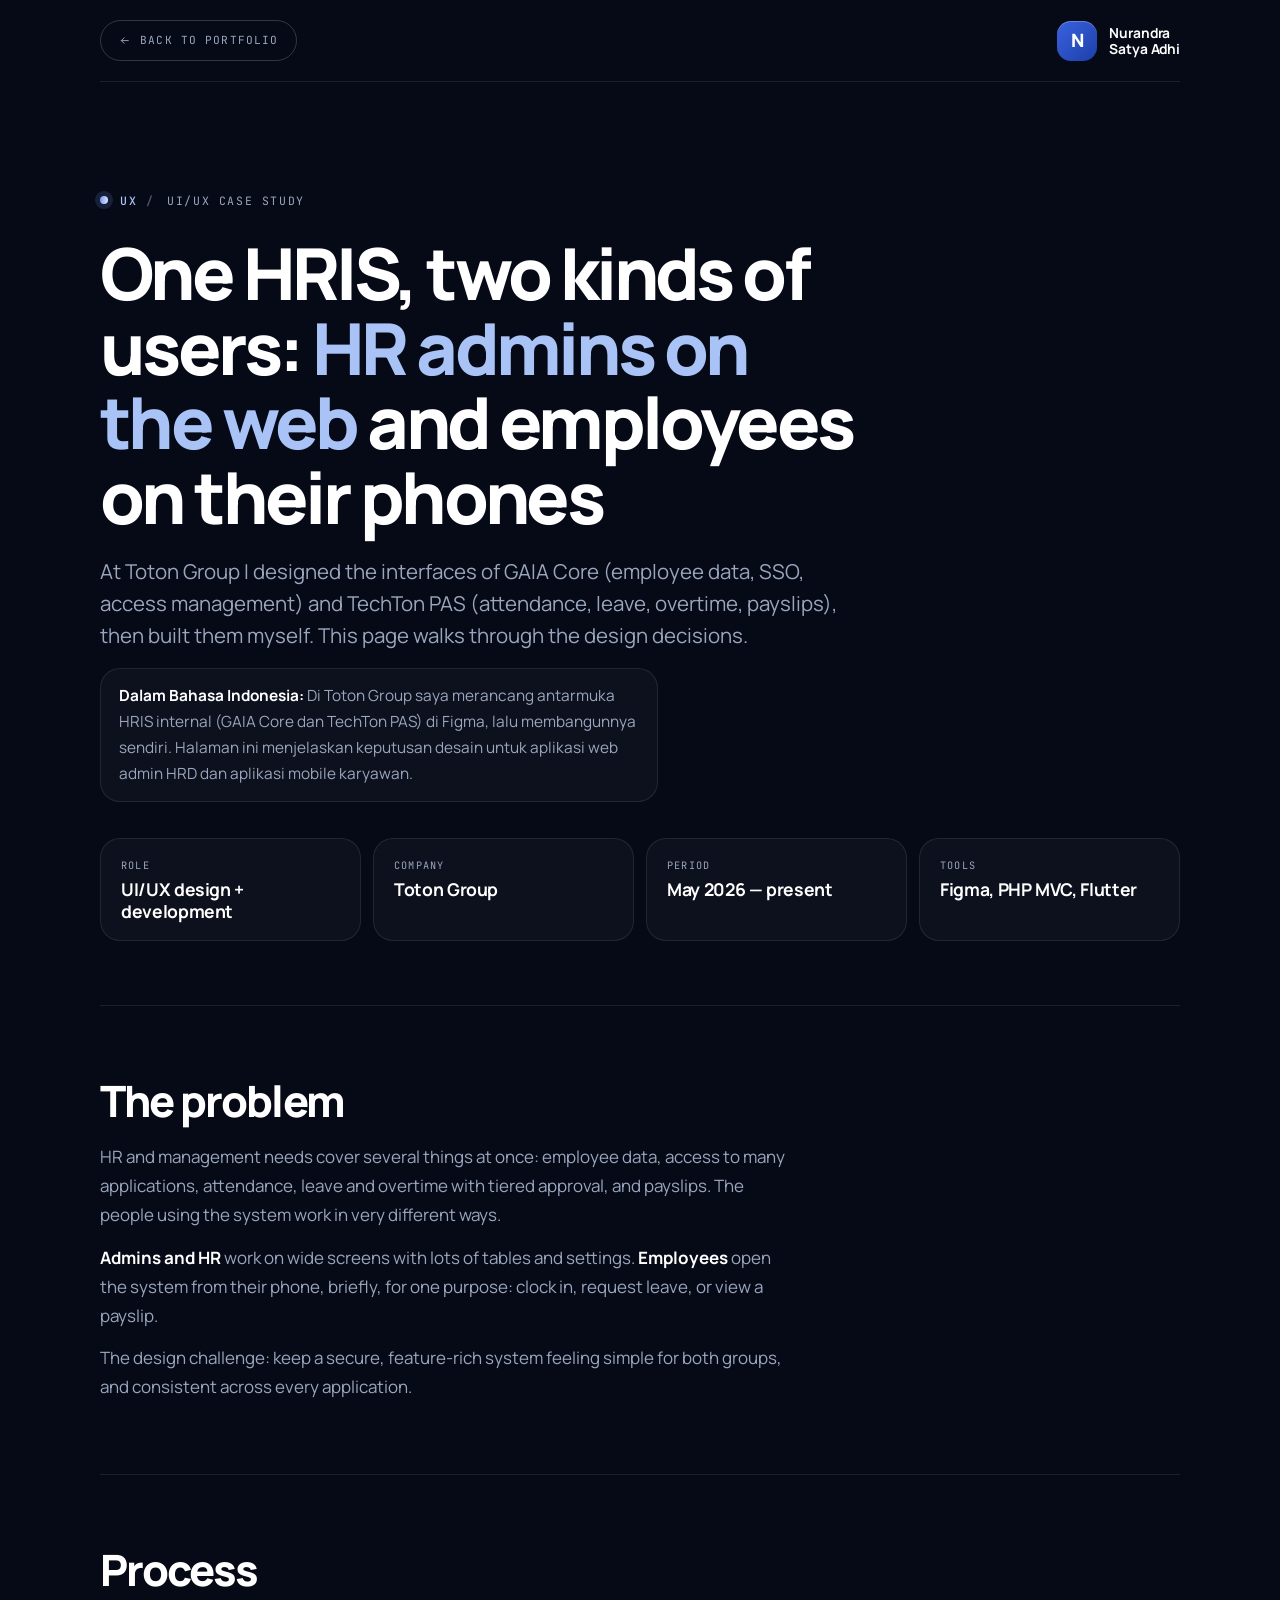
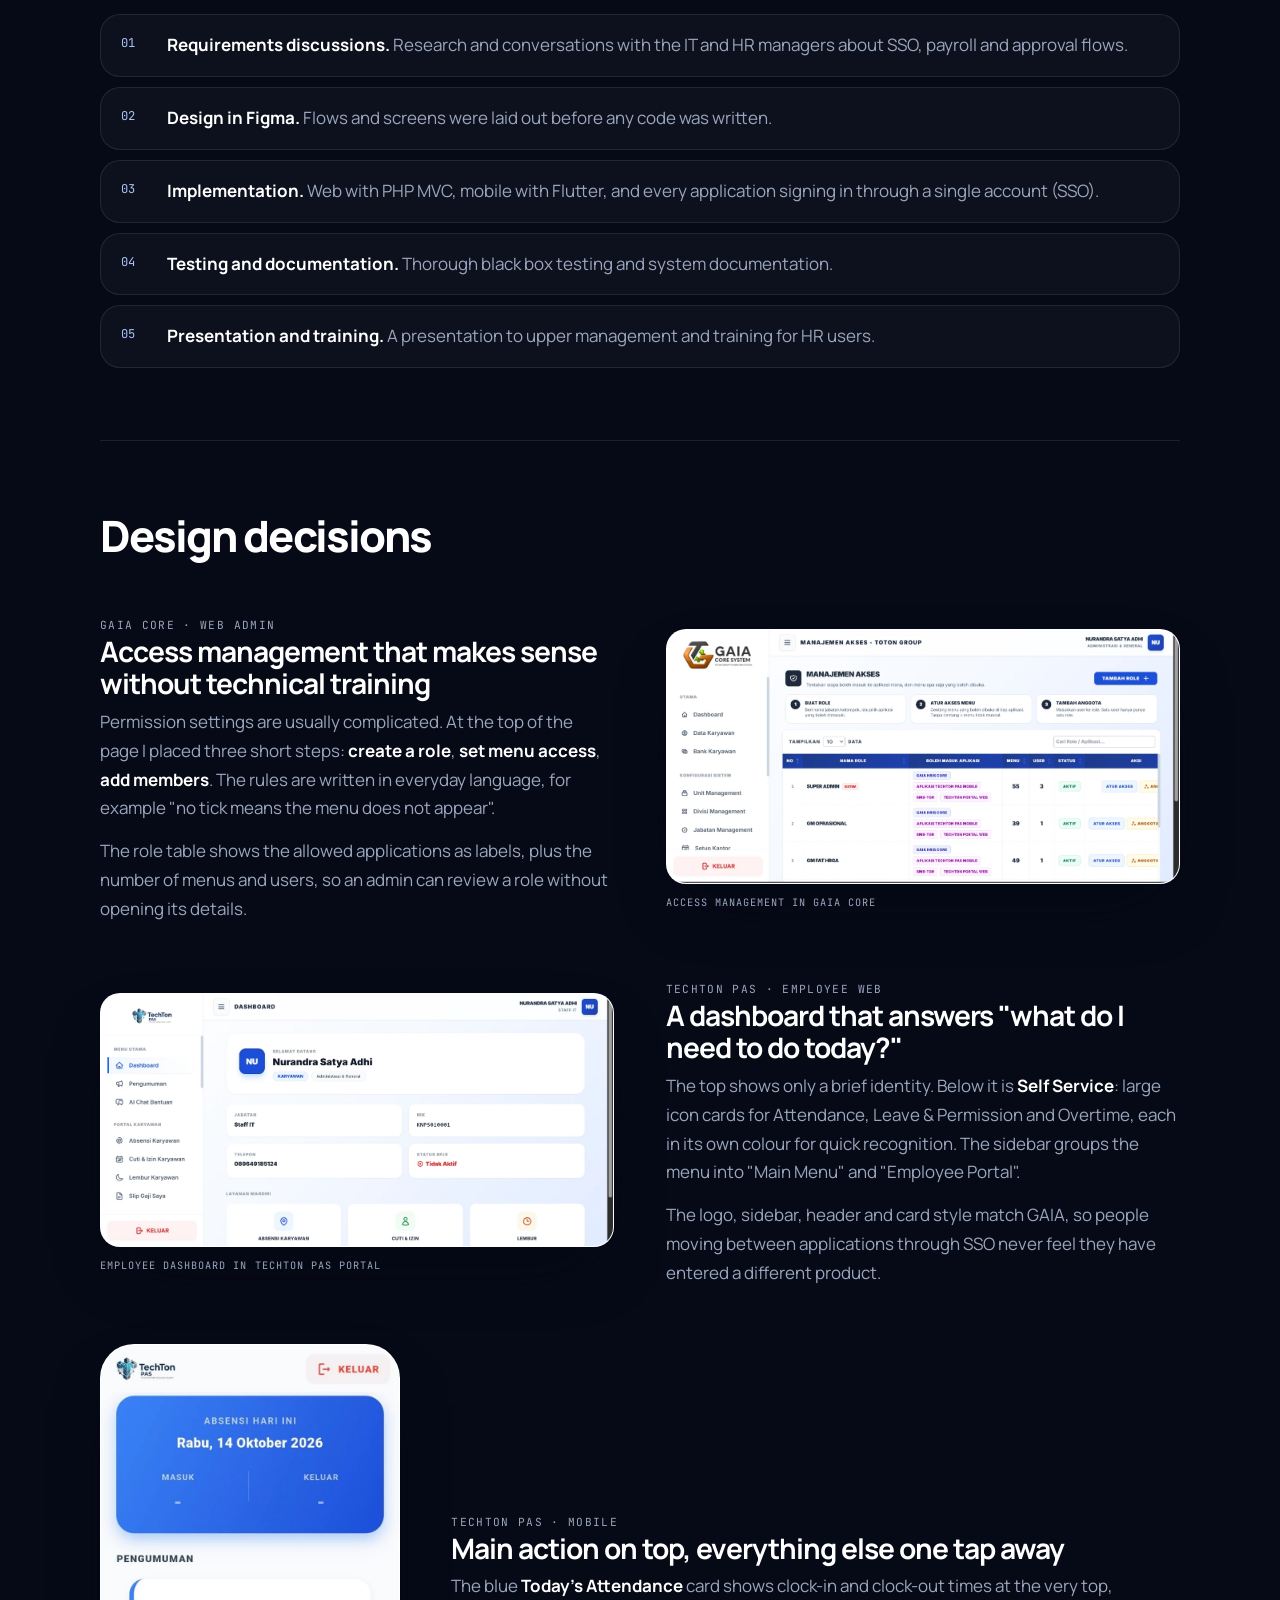
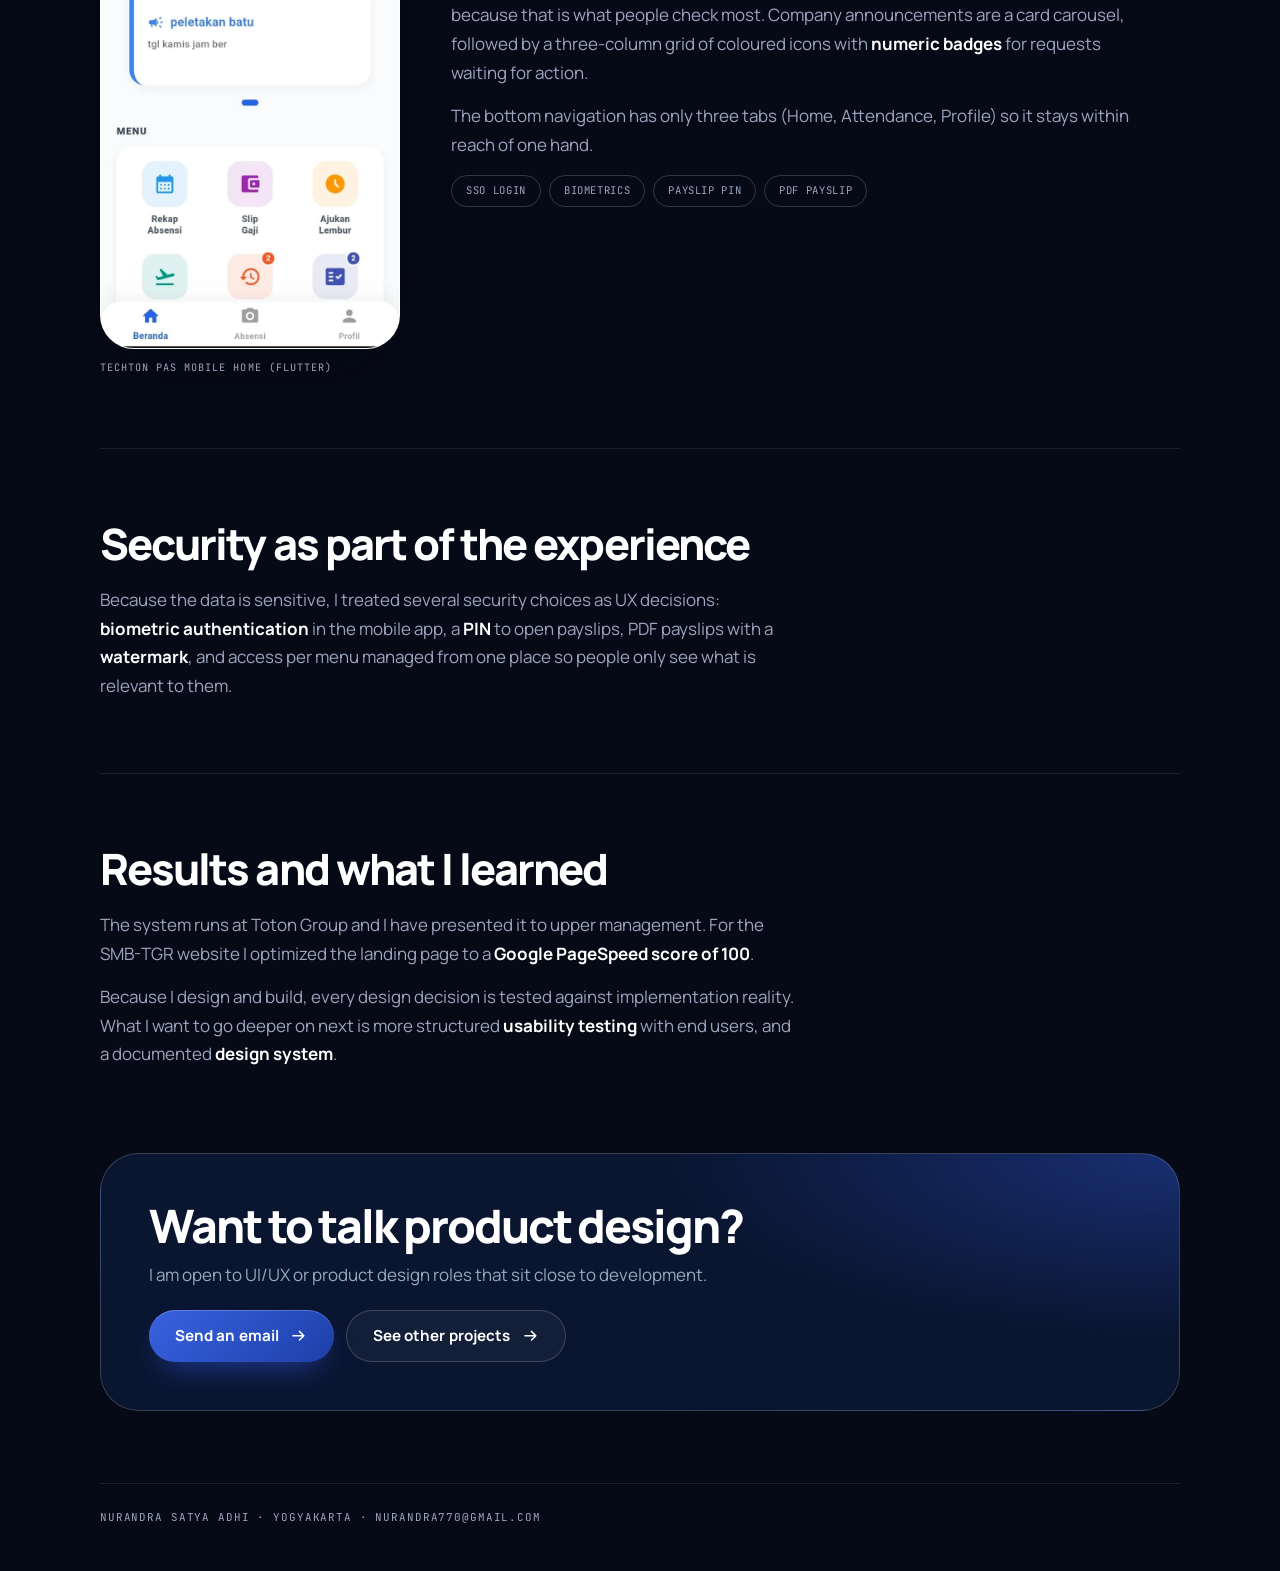
==== studi-kasus-ui.html @ dbc04b77 "baru" ====
<!DOCTYPE html>
<html lang="en">
<head>
    <meta charset="UTF-8">
    <meta name="viewport" content="width=device-width, initial-scale=1, viewport-fit=cover">
    <title>UI/UX Case Study — GAIA &amp; TechTon PAS | Nurandra Satya Adhi</title>
    <meta name="description" content="UI/UX case study: designing HRIS interfaces for HR admins (web) and employees (mobile) at Toton Group. From requirements discussions and Figma to implementation.">
    <meta name="author" content="Nurandra Satya Adhi">
    <meta name="theme-color" content="#060A16">
    <link rel="canonical" href="https://portofolio-nurandra-satya-adhi.vercel.app/studi-kasus-ui.html">

    <meta property="og:type" content="article">
    <meta property="og:title" content="UI/UX Case Study — GAIA &amp; TechTon PAS">
    <meta property="og:description" content="One HRIS, two kinds of users: HR admins on the web and employees on their phones.">
    <meta property="og:url" content="https://portofolio-nurandra-satya-adhi.vercel.app/studi-kasus-ui.html">
    <meta property="og:image" content="https://portofolio-nurandra-satya-adhi.vercel.app/aset/web/og.jpg">
    <meta name="twitter:card" content="summary_large_image">

    <link rel="icon" href="aset/favicon.svg" type="image/svg+xml">
    <link rel="apple-touch-icon" href="aset/apple-touch-icon.png">
    <script>document.documentElement.classList.add('js');</script>
    <link rel="preconnect" href="https://fonts.googleapis.com">
    <link rel="preconnect" href="https://fonts.gstatic.com" crossorigin>
    <link href="https://fonts.googleapis.com/css2?family=Manrope:wght@400;500;600;700;800&family=JetBrains+Mono:wght@400;500&display=swap" rel="stylesheet">
    <link rel="stylesheet" href="Style.css">
</head>
<body class="cs">

<svg width="0" height="0" style="position:absolute" aria-hidden="true" focusable="false">
    <defs>
        <symbol id="i-arrow" viewBox="0 0 24 24"><path d="M4 12h15M13 6l6 6-6 6"/></symbol>
    </defs>
</svg>

<a class="skip" href="#main">Skip to content</a>
<div class="curtain" aria-hidden="true"><span class="curtain__mark">NSA</span></div>

<div class="cs-wrap">
    <header class="cs-top">
        <a class="cs-back" href="index.html#projects"><svg class="i"><use href="#i-arrow"/></svg>Back to portfolio</a>
        <a class="brand" href="index.html" aria-label="Nurandra Satya Adhi, home">
            <span class="brand__mark" aria-hidden="true"><b>N</b></span>
            <span class="brand__name">Nurandra<br>Satya Adhi</span>
        </a>
    </header>

    <main id="main">
        <div class="cs-hero">
            <p class="eyebrow"><b>UX</b>UI/UX case study</p>
            <h1>One HRIS, two kinds of users: <em>HR admins on the web</em> and employees on their phones</h1>
            <p class="lead">At Toton Group I designed the interfaces of GAIA Core (employee data, SSO, access management) and TechTon PAS (attendance, leave, overtime, payslips), then built them myself. This page walks through the design decisions.</p>
            <p class="cs-en"><b>Dalam Bahasa Indonesia:</b> Di Toton Group saya merancang antarmuka HRIS internal (GAIA Core dan TechTon PAS) di Figma, lalu membangunnya sendiri. Halaman ini menjelaskan keputusan desain untuk aplikasi web admin HRD dan aplikasi mobile karyawan.</p>

            <dl class="cs-meta">
                <div><dt>Role</dt><dd>UI/UX design + development</dd></div>
                <div><dt>Company</dt><dd>Toton Group</dd></div>
                <div><dt>Period</dt><dd>May 2026 — present</dd></div>
                <div><dt>Tools</dt><dd>Figma, PHP MVC, Flutter</dd></div>
            </dl>
        </div>

        <section class="cs-sec rv" id="problem">
            <h2>The problem</h2>
            <p>HR and management needs cover several things at once: employee data, access to many applications, attendance, leave and overtime with tiered approval, and payslips. The people using the system work in very different ways.</p>
            <p><b>Admins and HR</b> work on wide screens with lots of tables and settings. <b>Employees</b> open the system from their phone, briefly, for one purpose: clock in, request leave, or view a payslip.</p>
            <p>The design challenge: keep a secure, feature-rich system feeling simple for both groups, and consistent across every application.</p>
        </section>

        <section class="cs-sec rv" id="process">
            <h2>Process</h2>
            <ol class="cs-steps">
                <li><b>Requirements discussions.</b> Research and conversations with the IT and HR managers about SSO, payroll and approval flows.</li>
                <li><b>Design in Figma.</b> Flows and screens were laid out before any code was written.</li>
                <li><b>Implementation.</b> Web with PHP MVC, mobile with Flutter, and every application signing in through a single account (SSO).</li>
                <li><b>Testing and documentation.</b> Thorough black box testing and system documentation.</li>
                <li><b>Presentation and training.</b> A presentation to upper management and training for HR users.</li>
            </ol>
        </section>

        <section class="cs-sec" id="decisions">
            <h2 class="rv">Design decisions</h2>

            <div class="cs-decision rv">
                <div>
                    <p class="tag">GAIA Core · Web admin</p>
                    <h3>Access management that makes sense without technical training</h3>
                    <p>Permission settings are usually complicated. At the top of the page I placed three short steps: <b>create a role</b>, <b>set menu access</b>, <b>add members</b>. The rules are written in everyday language, for example "no tick means the menu does not appear".</p>
                    <p>The role table shows the allowed applications as labels, plus the number of menus and users, so an admin can review a role without opening its details.</p>
                </div>
                <figure>
                    <div class="cs-shot"><img src="aset/web/gaia-akses.webp" width="1279" height="632" alt="GAIA access management page: three steps on top, role table with application labels, menu counts, user counts and status" loading="lazy"></div>
                    <figcaption>Access management in GAIA Core</figcaption>
                </figure>
            </div>

            <div class="cs-decision cs-decision--flip rv">
                <div>
                    <p class="tag">TechTon PAS · Employee web</p>
                    <h3>A dashboard that answers "what do I need to do today?"</h3>
                    <p>The top shows only a brief identity. Below it is <b>Self Service</b>: large icon cards for Attendance, Leave &amp; Permission and Overtime, each in its own colour for quick recognition. The sidebar groups the menu into "Main Menu" and "Employee Portal".</p>
                    <p>The logo, sidebar, header and card style match GAIA, so people moving between applications through SSO never feel they have entered a different product.</p>
                </div>
                <figure>
                    <div class="cs-shot"><img src="aset/web/techton-portal.webp" width="1279" height="629" alt="TechTon PAS Portal dashboard: employee profile, info cards and Self Service cards for attendance, leave and overtime" loading="lazy"></div>
                    <figcaption>Employee dashboard in TechTon PAS Portal</figcaption>
                </figure>
            </div>

            <div class="cs-decision cs-decision--mobile rv">
                <figure class="cs-phone">
                    <div class="cs-shot"><img src="aset/web/techton-mobile.webp" width="720" height="1456" alt="TechTon PAS Mobile home screen: today's attendance card, announcements, icon menu grid and bottom navigation" loading="lazy"></div>
                    <figcaption>TechTon PAS Mobile home (Flutter)</figcaption>
                </figure>
                <div>
                    <p class="tag">TechTon PAS · Mobile</p>
                    <h3>Main action on top, everything else one tap away</h3>
                    <p>The blue <b>Today's Attendance</b> card shows clock-in and clock-out times at the very top, because that is what people check most. Company announcements are a card carousel, followed by a three-column grid of coloured icons with <b>numeric badges</b> for requests waiting for action.</p>
                    <p>The bottom navigation has only three tabs (Home, Attendance, Profile) so it stays within reach of one hand.</p>
                    <div class="cs-pills"><span>SSO login</span><span>Biometrics</span><span>Payslip PIN</span><span>PDF payslip</span></div>
                </div>
            </div>
        </section>

        <section class="cs-sec rv" id="security">
            <h2>Security as part of the experience</h2>
            <p>Because the data is sensitive, I treated several security choices as UX decisions: <b>biometric authentication</b> in the mobile app, a <b>PIN</b> to open payslips, PDF payslips with a <b>watermark</b>, and access per menu managed from one place so people only see what is relevant to them.</p>
        </section>

        <section class="cs-sec rv" id="results">
            <h2>Results and what I learned</h2>
            <p>The system runs at Toton Group and I have presented it to upper management. For the SMB-TGR website I optimized the landing page to a <b>Google PageSpeed score of 100</b>.</p>
            <p>Because I design and build, every design decision is tested against implementation reality. What I want to go deeper on next is more structured <b>usability testing</b> with end users, and a documented <b>design system</b>.</p>
        </section>

        <div class="cs-cta rv">
            <h2>Want to talk product design?</h2>
            <p>I am open to UI/UX or product design roles that sit close to development.</p>
            <div class="proj__cta">
                <a class="btn btn--primary" href="mailto:nurandra770@gmail.com"><span>Send an email</span><svg class="i"><use href="#i-arrow"/></svg></a>
                <a class="btn btn--ghost" href="index.html#projects"><span>See other projects</span><svg class="i"><use href="#i-arrow"/></svg></a>
            </div>
        </div>
    </main>

    <footer class="cs-foot">Nurandra Satya Adhi · Yogyakarta · nurandra770@gmail.com</footer>
</div>

<script src="script.js" defer></script>
</body>
</html>
---- Style.css ----
/* ==========================================================================
   Portfolio — Nurandra Satya Adhi
   Static site: HTML + CSS + vanilla JS, no build step.
   Design language: soft, rounded, editorial. Deep sapphire / navy / white / black.
   Blue is atmosphere (depth, glow); white carries contrast; gradients are accents.
   Sections: 1 Tokens · 2 Base · 3 Components · 4 Nav · 5 Hero · 6 About
             7 Skills · 8 Projects · 9 Experience · 10 Business · 11 Contact
             12 Dialogs · 13 Footer · 14 Case study · 15 Responsive
   ========================================================================== */

/* ---------- 1. Tokens ---------- */
:root {
    /* palette */
    --bg: #060A16;
    --navy: #0A1530;
    --navy-2: #0E1D42;
    --royal: #1C3FA8;
    --sapphire: #2D55D4;
    --sky: #6F94F2;
    --ice: #A9C3F7;
    --pearl: #E3ECFF;
    --white: #FFFFFF;
    --gray: #9AA6BD;
    --light: #F4F7FC;
    --ink: #0B1633;
    --ink-2: #4A5875;

    --line: rgba(255, 255, 255, .09);
    --line-2: rgba(255, 255, 255, .18);
    --line-l: rgba(11, 22, 51, .12);

    /* gradients (accents only) */
    --g-accent: linear-gradient(100deg, var(--sky), var(--pearl));
    --g-royal: linear-gradient(160deg, var(--navy) 5%, var(--royal) 170%);
    --g-sapphire: linear-gradient(135deg, #3A62E0, #1C3FA8);
    --g-violet: linear-gradient(125deg, var(--sapphire), #6B6FE0);

    /* type */
    --f-display: 'Manrope', system-ui, -apple-system, 'Segoe UI', Roboto, Arial, sans-serif;
    --f-body: 'Manrope', system-ui, -apple-system, 'Segoe UI', Roboto, Arial, sans-serif;
    --f-mono: 'JetBrains Mono', ui-monospace, SFMono-Regular, Menlo, Consolas, monospace;

    /* shape & depth */
    --r-sm: 12px;
    --r-md: 20px;
    --r-lg: 28px;
    --r-xl: clamp(24px, 3vw, 40px);
    --round: clamp(28px, 4.4vw, 64px);
    --sh-dark: 0 30px 70px -30px rgba(2, 6, 18, .8);
    --sh-light: 0 28px 60px -34px rgba(11, 22, 51, .38);

    --gutter: clamp(18px, 4.2vw, 64px);
    --maxw: 1440px;
    --nav-h: 84px;
    --ease: cubic-bezier(.22, .8, .2, 1);
    --muted: var(--gray);
}

/* ---------- 2. Base ---------- */
*, *::before, *::after { box-sizing: border-box; margin: 0; padding: 0; }

html {
    scroll-behavior: smooth;
    scroll-padding-top: calc(var(--nav-h) + 4px);
    -webkit-text-size-adjust: 100%;
    background: var(--bg);
}

body {
    background: var(--bg);
    color: var(--white);
    font-family: var(--f-body);
    font-size: 1.0625rem;
    line-height: 1.7;
    -webkit-font-smoothing: antialiased;
    text-rendering: optimizeLegibility;
    overflow-x: clip;
}

html.menu-open, html.dlg-open { overflow: hidden; }

img, svg, video { display: block; max-width: 100%; }
img { height: auto; }
a { color: inherit; text-decoration: none; }
ul, ol { list-style: none; }
button { font: inherit; color: inherit; background: none; border: 0; cursor: pointer; }
h1, h2, h3, h4 { font-weight: inherit; }
mark { background: none; color: inherit; }
code { padding: .1em .45em; border-radius: 6px; background: rgba(111, 148, 242, .16); font-family: var(--f-mono); font-size: .86em; }

:focus-visible { outline: 2px solid var(--sky); outline-offset: 3px; border-radius: 6px; }
.sec--light :focus-visible { outline-color: var(--sapphire); }
::selection { background: var(--sapphire); color: #fff; }

.skip { position: fixed; left: 12px; top: -64px; z-index: 300; padding: 12px 20px; border-radius: 999px; background: #fff; color: var(--ink); font-weight: 600; transition: top .25s var(--ease); }
.skip:focus { top: 12px; }

.wrap { width: min(100% - var(--gutter) * 2, var(--maxw)); margin-inline: auto; }
.mono { font-family: var(--f-mono); font-size: .7rem; letter-spacing: .1em; text-transform: uppercase; line-height: 1.5; }
svg.i { width: 1em; height: 1em; fill: none; stroke: currentColor; stroke-width: 2; stroke-linecap: round; stroke-linejoin: round; flex: none; }

/* ---------- 3. Components ---------- */

/* Sections are soft "sheets" that overlap the previous one with rounded tops */
.sec, .contact { --pad: clamp(80px, 11vw, 168px); position: relative; border-radius: var(--round) var(--round) 0 0; margin-top: calc(var(--round) * -1); }
.sec { padding-block: calc(var(--pad) + var(--round)); padding-bottom: calc(var(--pad) + var(--round)); overflow: clip; }
.sec--dark { background: var(--bg); }
.sec--navy { background: var(--navy); }
.sec--light { background: var(--light); color: var(--ink); --muted: var(--ink-2); }

/* Headings */
.sh { margin-bottom: clamp(40px, 6vw, 88px); }
.sh--split { display: grid; grid-template-columns: 1.5fr 1fr; gap: clamp(24px, 5vw, 72px); align-items: end; }
.sh__aside { max-width: 46ch; color: var(--muted); font-size: 1.04rem; }
.sh__aside .link { display: inline-flex; margin-top: 14px; }

.eyebrow { display: inline-flex; align-items: center; gap: 12px; margin-bottom: 20px; font-family: var(--f-mono); font-size: .72rem; letter-spacing: .14em; text-transform: uppercase; color: var(--gray); }
.eyebrow::before { content: ''; width: 8px; height: 8px; border-radius: 50%; background: var(--g-accent); box-shadow: 0 0 0 5px rgba(111, 148, 242, .16); }
.eyebrow b { color: var(--ice); font-weight: 500; }
.eyebrow b::after { content: '/'; margin-left: .8em; opacity: .45; color: currentColor; }
.sec--light .eyebrow { color: var(--ink-2); }
.sec--light .eyebrow b { color: var(--sapphire); }
.sec--light .eyebrow::before { background: var(--g-sapphire); box-shadow: 0 0 0 5px rgba(45, 85, 212, .12); }

.h-xl, .h-lg, .contact__title { font-family: var(--f-display); font-weight: 800; letter-spacing: -.035em; text-wrap: balance; }
.h-xl { font-size: clamp(2.3rem, 5.2vw, 4.9rem); line-height: 1.04; }
.h-lg { font-size: clamp(1.9rem, 3.8vw, 3.4rem); line-height: 1.06; }
.h-xl em, .h-lg em { font-style: normal; color: var(--ice); }
.sec--light .h-xl em, .sec--light .h-lg em { color: var(--sapphire); }

.lead { font-size: clamp(1.12rem, 1.6vw, 1.38rem); line-height: 1.55; font-weight: 500; }
.grad { background: var(--g-accent); -webkit-background-clip: text; background-clip: text; color: transparent; -webkit-text-fill-color: transparent; }

.tag { font-family: var(--f-mono); font-size: .7rem; letter-spacing: .12em; text-transform: uppercase; color: var(--ice); }
.tag--ink { color: var(--sapphire); }

.chips { display: flex; flex-wrap: wrap; gap: 8px; }
.chips li { padding: 6px 13px; border: 1px solid var(--line-2); border-radius: 999px; font-family: var(--f-mono); font-size: .68rem; letter-spacing: .05em; text-transform: uppercase; color: var(--gray); line-height: 1.4; background: rgba(255, 255, 255, .03); }
.chips--lg li { font-size: .74rem; padding: 9px 16px; }
.sec--light .chips li { border-color: var(--line-l); color: var(--ink-2); background: #fff; }

.link { display: inline-flex; align-items: center; gap: 8px; font-family: var(--f-mono); font-size: .72rem; letter-spacing: .1em; text-transform: uppercase; color: var(--ice); transition: gap .3s var(--ease), color .3s; }
.link:hover { gap: 14px; color: #fff; }
.sec--light .link { color: var(--sapphire); }
.sec--light .link:hover { color: var(--ink); }

/* Buttons — soft pills */
.btn {
    --bh: 52px;
    position: relative; display: inline-flex; align-items: center; justify-content: center; gap: .75em;
    height: var(--bh); padding: 0 26px; border-radius: 999px; isolation: isolate; overflow: hidden;
    font-weight: 700; font-size: .95rem; letter-spacing: .005em; white-space: nowrap;
    transition: background-color .35s, border-color .35s, color .3s, transform .35s var(--ease), box-shadow .4s;
}
.btn svg.i { width: 1.15em; height: 1.15em; transition: transform .4s var(--ease); }
.btn:hover svg.i { transform: translateX(3px); }
.btn:active { transform: scale(.98); }
.btn--sm { --bh: 42px; padding: 0 20px; font-size: .88rem; }
.btn--primary { background: var(--g-sapphire); color: #fff; box-shadow: inset 0 1px 0 rgba(255, 255, 255, .22), 0 14px 32px -14px rgba(45, 85, 212, .85); }
.btn--primary::before { content: ''; position: absolute; inset: 0; z-index: -1; background: linear-gradient(135deg, #4B73EA, #2549B8); opacity: 0; transition: opacity .4s; }
.btn--primary:hover { transform: translateY(-2px); box-shadow: inset 0 1px 0 rgba(255, 255, 255, .28), 0 20px 40px -14px rgba(45, 85, 212, .95); }
.btn--primary:hover::before { opacity: 1; }
.btn--ghost { border: 1px solid var(--line-2); background: rgba(255, 255, 255, .04); color: #fff; }
.btn--ghost:hover { border-color: rgba(255, 255, 255, .4); background: rgba(255, 255, 255, .1); }
.btn--ink { background: var(--ink); color: #fff; }
.btn--ink:hover { background: var(--sapphire); transform: translateY(-2px); }
.btn--line { border: 1px solid var(--line-l); color: var(--ink); background: #fff; }
.btn--line:hover { border-color: var(--sapphire); color: var(--sapphire); }

/* Reveal on scroll (JS adds .in) */
.js .rv { opacity: 0; transform: translateY(30px); transition: opacity 1s var(--ease) var(--d, 0s), transform 1s var(--ease) var(--d, 0s); }
.js .rv.in { opacity: 1; transform: none; }
.rv--clip { --clip-r: var(--r-xl); }
.js .rv--clip { opacity: 1; transform: none; clip-path: inset(0 0 100% 0 round var(--clip-r)); transition: clip-path 1.2s var(--ease) var(--d, 0s); }
.js .rv--clip.in { clip-path: inset(0 round var(--clip-r)); }

/* Browser & phone frames */
.frame { margin: 0; overflow: hidden; border: 1px solid rgba(255, 255, 255, .12); border-radius: 16px; background: #0C1630; box-shadow: var(--sh-dark); }
.frame__bar { display: flex; align-items: center; gap: 6px; padding: 10px 14px; background: #0F1B3A; }
.frame__bar i { width: 9px; height: 9px; border-radius: 50%; background: rgba(255, 255, 255, .2); }
.frame__url { margin-left: 10px; max-width: 62%; padding: 3px 12px; border-radius: 999px; background: rgba(255, 255, 255, .07); font-family: var(--f-mono); font-size: .6rem; letter-spacing: .04em; color: var(--gray); white-space: nowrap; overflow: hidden; text-overflow: ellipsis; }
.frame img, .frame .wf { width: 100%; height: auto; }

.phone { position: relative; width: 100%; max-width: 300px; overflow: hidden; border: 6px solid #111C3A; border-radius: 42px; background: #05080F; box-shadow: var(--sh-dark), 0 0 0 1px rgba(255, 255, 255, .1); }
.phone img { width: 100%; height: auto; }
.phone__notch { position: absolute; top: 8px; left: 50%; z-index: 2; width: 30%; height: 15px; border-radius: 999px; background: #05080F; transform: translateX(-50%); }
.phone--sm { border-width: 5px; border-radius: 32px; }

.metrics { display: flex; flex-wrap: wrap; gap: 14px 44px; }
.metric b { display: block; font-weight: 800; font-size: clamp(2.2rem, 3.6vw, 3.2rem); line-height: 1; letter-spacing: -.04em; }
.metric b small { margin-left: .15em; font-size: .45em; font-weight: 600; letter-spacing: 0; color: var(--gray); }
.metric > span { display: block; margin-top: 6px; font-family: var(--f-mono); font-size: .66rem; letter-spacing: .1em; text-transform: uppercase; color: var(--gray); }

/* ---------- 4. Navigation ---------- */
.curtain { position: fixed; inset: 0; z-index: 200; display: grid; place-items: center; background: radial-gradient(70% 60% at 50% 40%, var(--navy-2), var(--bg)); pointer-events: none; border-radius: 0 0 50% 50% / 0 0 6vh 6vh; animation: curtain-up 1s var(--ease) .2s forwards; }
.curtain__mark { font-weight: 800; font-size: clamp(2.8rem, 8vw, 5rem); letter-spacing: .3em; padding-left: .3em; color: var(--pearl); animation: curtain-mark .6s ease .05s both; }
@keyframes curtain-up { to { transform: translateY(-104%); } }
@keyframes curtain-mark { from { opacity: 0; letter-spacing: .6em; } to { opacity: 1; } }

.progress { position: fixed; inset: 0 0 auto 0; z-index: 90; height: 3px; background: var(--g-accent); border-radius: 0 3px 3px 0; transform-origin: 0 50%; transform: scaleX(var(--p, 0)); }

.nav { position: fixed; inset: 0 0 auto 0; z-index: 80; padding-top: 12px; pointer-events: none; }
.nav__in { pointer-events: auto; display: flex; align-items: center; gap: clamp(12px, 2vw, 28px); height: 60px; padding: 0 10px 0 14px; border: 1px solid transparent; border-radius: 999px; transition: background-color .5s, border-color .5s, box-shadow .5s, backdrop-filter .5s; }
.nav.scrolled .nav__in { background: rgba(8, 16, 38, .8); border-color: var(--line); box-shadow: 0 20px 50px -24px rgba(0, 0, 0, .7); backdrop-filter: blur(20px) saturate(1.5); -webkit-backdrop-filter: blur(20px) saturate(1.5); }

.brand { display: inline-flex; align-items: center; gap: 12px; flex: none; }
.brand__mark { display: grid; place-items: center; width: 40px; height: 40px; border-radius: 14px; background: var(--g-sapphire); box-shadow: inset 0 1px 0 rgba(255, 255, 255, .25); transition: transform .5s var(--ease); }
.brand__mark b { font-weight: 800; font-size: 1.15rem; line-height: 1; letter-spacing: -.02em; }
.brand:hover .brand__mark { transform: rotate(-8deg) scale(1.05); }
.brand__name { font-weight: 700; font-size: .86rem; line-height: 1.1; letter-spacing: -.01em; }

.nav__links { position: relative; display: flex; align-items: center; gap: 2px; margin-inline: auto; }
.nav__links a { position: relative; z-index: 1; padding: 9px 16px; border-radius: 999px; font-weight: 600; font-size: .9rem; color: rgba(255, 255, 255, .62); transition: color .3s; white-space: nowrap; }
.nav__links a:hover, .nav__links a.active { color: #fff; }
.nav__bar { position: absolute; z-index: 0; left: 0; top: 50%; width: var(--w, 0); height: 38px; margin-top: -19px; border-radius: 999px; background: rgba(255, 255, 255, .1); box-shadow: inset 0 0 0 1px rgba(255, 255, 255, .08); transform: translateX(var(--x, 0)); opacity: 0; transition: transform .55s var(--ease), width .55s var(--ease), opacity .3s; pointer-events: none; }
.nav__bar.on { opacity: 1; }

.burger { display: none; position: relative; width: 44px; height: 44px; margin-left: auto; border-radius: 50%; background: rgba(255, 255, 255, .08); z-index: 95; }
.burger span { position: absolute; left: 13px; right: 13px; height: 2px; border-radius: 2px; background: #fff; transition: transform .45s var(--ease), top .45s var(--ease); }
.burger span:first-child { top: 18px; }
.burger span:last-child { top: 24px; }
.menu-open .burger span:first-child { top: 21px; transform: rotate(45deg); }
.menu-open .burger span:last-child { top: 21px; transform: rotate(-45deg); }

.mmenu { position: fixed; inset: 0; z-index: 85; display: flex; flex-direction: column; justify-content: center; padding: calc(var(--nav-h) + 8px) var(--gutter) 32px; background: radial-gradient(90% 60% at 100% 0%, rgba(45, 85, 212, .4), transparent 60%), var(--bg); clip-path: circle(0 at calc(100% - var(--gutter) - 32px) 42px); visibility: hidden; transition: clip-path .8s var(--ease), visibility 0s .8s; }
.menu-open .mmenu { clip-path: circle(150% at calc(100% - var(--gutter) - 32px) 42px); visibility: visible; transition: clip-path .8s var(--ease), visibility 0s; }
.mmenu__in { display: grid; }
.mmenu__in a { display: flex; align-items: baseline; gap: 16px; padding: 12px 0; border-bottom: 1px solid var(--line); font-weight: 700; font-size: clamp(1.7rem, 7.4vw, 2.7rem); line-height: 1.1; letter-spacing: -.03em; opacity: 0; transform: translateY(20px); transition: opacity .5s, transform .7s var(--ease), color .25s; }
.mmenu__in a i { font-style: normal; font-family: var(--f-mono); font-weight: 400; font-size: .7rem; letter-spacing: .12em; color: var(--ice); }
.mmenu__in a:hover { color: var(--ice); }
.menu-open .mmenu__in a { opacity: 1; transform: none; }
.menu-open .mmenu__in a:nth-child(1) { transition-delay: .2s; } .menu-open .mmenu__in a:nth-child(2) { transition-delay: .25s; }
.menu-open .mmenu__in a:nth-child(3) { transition-delay: .3s; } .menu-open .mmenu__in a:nth-child(4) { transition-delay: .35s; }
.menu-open .mmenu__in a:nth-child(5) { transition-delay: .4s; } .menu-open .mmenu__in a:nth-child(6) { transition-delay: .45s; }
.menu-open .mmenu__in a:nth-child(7) { transition-delay: .5s; }
.mmenu__foot { margin-top: 28px; color: var(--gray); }

/* ---------- 5. Hero ---------- */
.hero { position: relative; display: flex; flex-direction: column; min-height: max(100svh, 700px); padding-top: var(--nav-h); background: var(--bg); overflow: clip; isolation: isolate; }
.hero__bg { position: absolute; inset: 0; z-index: -3; overflow: hidden; }
.blob { position: absolute; aspect-ratio: 1; border-radius: 50%; will-change: transform; }
.blob--a { width: min(80vw, 1000px); right: -20%; top: -30%; background: radial-gradient(circle, rgba(45, 85, 212, .42), rgba(45, 85, 212, 0) 64%); animation: drift-a 22s ease-in-out infinite alternate; }
.blob--b { width: min(64vw, 800px); left: -22%; bottom: -34%; background: radial-gradient(circle, rgba(28, 63, 168, .4), rgba(28, 63, 168, 0) 64%); animation: drift-b 26s ease-in-out infinite alternate; }
.blob--c { width: min(70vw, 900px); left: 50%; top: -24%; margin-left: -35vw; background: radial-gradient(circle, rgba(45, 85, 212, .36), rgba(107, 111, 224, .12) 46%, rgba(107, 111, 224, 0) 66%); animation: drift-a 24s ease-in-out infinite alternate; }
@keyframes drift-a { to { transform: translate3d(-6%, 8%, 0) scale(1.08); } }
@keyframes drift-b { to { transform: translate3d(8%, -6%, 0) scale(1.1); } }

.hero__grid { position: absolute; inset: 0; background-image: radial-gradient(rgba(255, 255, 255, .22) 1px, transparent 1.5px); background-size: 36px 36px; -webkit-mask-image: radial-gradient(ellipse 70% 65% at 60% 40%, #000 10%, transparent 70%); mask-image: radial-gradient(ellipse 70% 65% at 60% 40%, #000 10%, transparent 70%); opacity: .45; transition: translate .7s var(--ease); translate: calc(var(--hx, 0) * -16px) calc(var(--hy, 0) * -12px); }

/* a soft sapphire orb behind the portrait */
.hero__panel { position: absolute; z-index: -1; right: max(-8vw, calc(50vw - var(--maxw) / 2 - 5vw)); bottom: -20%; width: min(54vw, 860px); aspect-ratio: 1; border-radius: 50%; background: radial-gradient(circle at 30% 22%, #6C90F0 0%, #2D55D4 36%, #1C3FA8 68%, #0C1C52 100%); box-shadow: inset 0 2px 0 rgba(255, 255, 255, .16), 0 0 140px 10px rgba(45, 85, 212, .28); }
.hero__panel::before, .hero__panel::after { content: ''; position: absolute; border-radius: 50%; }
.hero__panel::before { inset: -26px; border: 1px solid rgba(169, 195, 247, .22); }
.hero__panel::after { inset: -64px; border: 1px solid rgba(169, 195, 247, .09); }

.hero__top { position: relative; z-index: 3; display: flex; align-items: center; justify-content: space-between; gap: 16px; padding-block: 10px; }
.hero__main { position: relative; z-index: 3; flex: 1; display: flex; flex-direction: column; justify-content: flex-end; padding-bottom: clamp(14px, 1.6vw, 22px); }
.hero__status { display: inline-flex; align-items: center; gap: 10px; padding: 8px 16px; border: 1px solid var(--line-2); border-radius: 999px; background: rgba(255, 255, 255, .05); font-family: var(--f-mono); font-size: .66rem; letter-spacing: .1em; text-transform: uppercase; color: var(--gray); backdrop-filter: blur(8px); }
.dot { width: 8px; height: 8px; border-radius: 50%; background: var(--ice); box-shadow: 0 0 0 0 rgba(169, 195, 247, .6); animation: pulse 2.4s infinite; }
@keyframes pulse { 70% { box-shadow: 0 0 0 10px rgba(169, 195, 247, 0); } 100% { box-shadow: 0 0 0 0 rgba(169, 195, 247, 0); } }
.hero__loc { color: var(--gray); }

.hero__roles { display: flex; flex-wrap: wrap; align-items: center; gap: 8px 14px; margin-bottom: clamp(8px, 1.2vw, 16px); font-weight: 600; font-size: clamp(.74rem, 1vw, .88rem); letter-spacing: .2em; text-transform: uppercase; color: var(--gray); }
.hero__roles span:first-child { color: #fff; }
.hero__roles i { width: 40px; height: 3px; border-radius: 3px; background: var(--g-accent); }

.hero__name { margin-left: -.05em; font-weight: 800; font-size: clamp(3.2rem, min(10.6vw, 21svh + 3vw), 11.5rem); line-height: .98; letter-spacing: -.05em; }
.ln { display: block; overflow: hidden; padding: .04em .06em .16em; margin-bottom: -.12em; }
.ln > span { display: block; }
.ln > .grad { display: inline-block; padding-right: .04em; }
.js .ln > span { transform: translateY(112%); transition: transform 1.2s var(--ease) calc(.45s + var(--i, 0) * .1s); }
.js .hero.ready .ln > span, .js .rv.in .ln > span { transform: none; }
.js .contact__title .ln > span { transition-delay: calc(var(--i, 0) * .12s); }

.hero__copy { margin-top: clamp(12px, 1.6vw, 22px); max-width: min(620px, 100%); }
.hero__headline { font-weight: 700; font-size: clamp(1.3rem, 2.1vw, 2rem); line-height: 1.18; letter-spacing: -.03em; }
.hero__headline em { white-space: nowrap; font-style: normal; background: var(--g-accent); -webkit-background-clip: text; background-clip: text; color: transparent; -webkit-text-fill-color: transparent; }
.hero__sub { margin-top: 12px; max-width: 54ch; color: var(--gray); font-size: clamp(.98rem, 1.1vw, 1.08rem); }
.hero__cta { display: flex; flex-wrap: wrap; gap: 12px; margin-top: 20px; }

.js .hero-in { opacity: 0; transform: translateY(24px); transition: opacity 1s var(--ease) calc(.5s + var(--i, 0) * .09s), transform 1s var(--ease) calc(.5s + var(--i, 0) * .09s); }
.js .hero.ready .hero-in { opacity: 1; transform: none; }

.hero__portrait { position: absolute; z-index: 2; right: max(0px, calc(50vw - var(--maxw) / 2 + var(--gutter) - 24px)); bottom: 0; width: clamp(300px, 43vw, 680px); margin: 0; pointer-events: none; }
.hero__portrait img { width: 100%; filter: drop-shadow(0 30px 50px rgba(2, 6, 18, .55)); }
.js .hero__portrait img { opacity: 0; transform: translateX(6%) scale(1.03); transition: opacity 1.3s var(--ease) .55s, transform 1.5s var(--ease) .55s; }
.js .hero.ready .hero__portrait img { opacity: 1; transform: none; }

.hero__bar { position: relative; z-index: 4; display: grid; grid-template-columns: repeat(4, 1fr) auto; width: min(100% - var(--gutter) * 2, var(--maxw)); margin: 0 auto clamp(14px, 1.8vw, 24px); border: 1px solid var(--line-2); border-radius: 26px; background: rgba(10, 21, 48, .55); backdrop-filter: blur(16px) saturate(1.3); -webkit-backdrop-filter: blur(16px) saturate(1.3); box-shadow: 0 24px 60px -30px rgba(0, 0, 0, .7); }
.hero__bar li { display: flex; align-items: center; gap: 14px; padding: 15px 26px; }
.hero__bar li + li { border-left: 1px solid var(--line); }
.hero__bar b { font-weight: 800; font-size: clamp(1.9rem, 2.8vw, 2.7rem); line-height: 1; letter-spacing: -.04em; }
.hero__bar li > span { max-width: 14ch; font-family: var(--f-mono); font-size: .62rem; letter-spacing: .08em; text-transform: uppercase; color: var(--gray); line-height: 1.45; }
.hero__scroll { padding-right: 26px; }
.scroll { display: flex; align-items: center; gap: 14px; color: var(--gray); transition: color .3s; }
.scroll:hover { color: #fff; }
.scroll__line { position: relative; width: 3px; height: 36px; overflow: hidden; border-radius: 3px; background: var(--line-2); }
.scroll__line i { position: absolute; left: 0; top: 0; width: 100%; height: 14px; border-radius: 3px; background: var(--ice); animation: scroll-dot 2s var(--ease) infinite; }
@keyframes scroll-dot { 0% { transform: translateY(-14px); } 100% { transform: translateY(36px); } }

.ticker { position: relative; z-index: 4; padding: clamp(10px, 1.4vw, 18px) 0 calc(var(--round) + 14px); background: var(--bg); }
.ticker__pill { overflow: hidden; border: 1px solid rgba(169, 195, 247, .18); border-radius: 999px; background: linear-gradient(100deg, #0F2260, #1C3FA8 55%, #2D55D4); box-shadow: inset 0 1px 0 rgba(255, 255, 255, .14), 0 24px 50px -26px rgba(45, 85, 212, .8); -webkit-mask-image: linear-gradient(90deg, transparent, #000 6%, #000 94%, transparent); mask-image: linear-gradient(90deg, transparent, #000 6%, #000 94%, transparent); }
.ticker__track { display: flex; width: max-content; animation: tick 46s linear infinite; }
.ticker__track span { display: flex; align-items: center; padding: 15px 0 15px 34px; font-weight: 700; font-size: .84rem; letter-spacing: .18em; text-transform: uppercase; white-space: nowrap; color: var(--pearl); }
.ticker__track span::after { content: ''; width: 6px; height: 6px; margin-left: 34px; border-radius: 50%; background: var(--ice); opacity: .7; }
@keyframes tick { to { transform: translateX(-50%); } }

/* ---------- 6. About ---------- */
.about__grid { display: grid; grid-template-columns: 5fr 7fr; gap: clamp(32px, 6vw, 104px); align-items: start; }
.about__visual { position: sticky; top: calc(var(--nav-h) + 20px); }
.about__frame { position: relative; display: flex; align-items: flex-end; justify-content: center; aspect-ratio: 4 / 5; overflow: hidden; border-radius: var(--r-xl); background: radial-gradient(80% 60% at 70% 10%, rgba(111, 148, 242, .55), transparent 70%), var(--g-royal); }
.about__rings { position: absolute; left: 50%; bottom: -34%; width: 120%; aspect-ratio: 1; margin-left: -60%; border: 1px solid rgba(255, 255, 255, .13); border-radius: 50%; }
.about__rings::after { content: ''; position: absolute; inset: 11%; border: 1px solid rgba(255, 255, 255, .09); border-radius: 50%; }
.about__frame img { position: relative; width: 94%; }
.about__chip { position: absolute; left: 18px; bottom: 18px; z-index: 2; padding: 9px 16px; border: 1px solid var(--line-2); border-radius: 999px; background: rgba(10, 21, 48, .6); color: #fff; backdrop-filter: blur(10px); -webkit-backdrop-filter: blur(10px); }
.about__chip b { margin-right: .5em; font-weight: 500; color: var(--ice); }

.about__text .sh { margin-bottom: clamp(24px, 3vw, 40px); }
.about__text .h-xl { font-size: clamp(2.1rem, 4.4vw, 4rem); }
.about__copy { display: grid; gap: 18px; max-width: 62ch; color: var(--ink-2); }
.about__copy .lead { color: var(--ink); }
.about__copy mark { padding: 0 .14em; border-radius: 6px; background: linear-gradient(transparent 58%, rgba(45, 85, 212, .2) 58%); color: var(--ink); font-weight: 700; }

.facts { display: grid; grid-template-columns: 1fr 1fr; gap: 14px; margin-top: clamp(28px, 4vw, 52px); }
.facts div { padding: 20px 22px; border: 1px solid var(--line-l); border-radius: var(--r-md); background: #fff; box-shadow: var(--sh-light); }
.facts dt { font-family: var(--f-mono); font-size: .64rem; letter-spacing: .12em; text-transform: uppercase; color: var(--ink-2); }
.facts dd { margin-top: 6px; font-weight: 700; font-size: clamp(1.1rem, 1.5vw, 1.3rem); line-height: 1.2; letter-spacing: -.02em; color: var(--ink); }
.facts dd small { display: block; margin-top: 4px; font-weight: 500; font-size: .84rem; letter-spacing: 0; color: var(--ink-2); }

.focus { margin-top: clamp(64px, 9vw, 136px); }
.focus__title { margin-bottom: 14px; color: var(--ink-2); }
.focus__row { display: grid; grid-template-columns: 64px minmax(0, 1.4fr) minmax(0, 1fr) 32px; align-items: center; gap: 20px; padding: 22px 12px; border-top: 1px solid var(--line-l); border-radius: 0; transition: background-color .45s, border-radius .45s, transform .5s var(--ease); }
.focus__row:last-child { border-bottom: 1px solid var(--line-l); }
.focus__n { font-family: var(--f-mono); font-size: .76rem; color: var(--sapphire); }
.focus__t { font-weight: 700; font-size: clamp(1.2rem, 2.3vw, 2rem); line-height: 1.12; letter-spacing: -.03em; transition: transform .5s var(--ease), color .3s; }
.focus__d { color: var(--ink-2); font-size: .94rem; }
.focus__row svg { justify-self: end; width: 26px; height: 26px; padding: 5px; border-radius: 50%; background: rgba(45, 85, 212, .1); color: var(--sapphire); box-sizing: content-box; transition: transform .45s var(--ease), background-color .3s, color .3s; }
.focus__row:hover { background: #fff; border-radius: 20px; }
.focus__row:hover .focus__t { transform: translateX(10px); color: var(--sapphire); }
.focus__row:hover svg { transform: translate(3px, -3px); background: var(--sapphire); color: #fff; }

/* ---------- 7. Skills & technologies ---------- */
.skills__glow { position: absolute; z-index: 0; left: -22%; top: -8%; width: 64vw; aspect-ratio: 1; background: radial-gradient(circle, rgba(45, 85, 212, .22), transparent 65%); pointer-events: none; }
.skills__glow--r { left: auto; right: -24%; top: auto; bottom: 8%; background: radial-gradient(circle, rgba(107, 111, 224, .16), transparent 65%); }
.skills .wrap, .biz .wrap { position: relative; z-index: 1; }

.stack { border-top: 1px solid var(--line); }
.stack__row { display: grid; grid-template-columns: minmax(220px, 300px) 1fr; gap: clamp(20px, 4vw, 64px); padding-block: clamp(28px, 3.4vw, 48px); border-bottom: 1px solid var(--line); }
.stack__head { display: flex; flex-direction: column; align-items: flex-start; gap: 10px; }
.stack__head .mono:first-child { color: var(--ice); }
.stack__head h3 { font-weight: 700; font-size: clamp(1.3rem, 1.9vw, 1.65rem); line-height: 1.15; letter-spacing: -.03em; }
.stack__count { color: var(--gray); }

.tiles { display: flex; flex-wrap: wrap; align-content: flex-start; gap: 12px; }
.tile { --size: clamp(72px, 6.1vw, 88px); position: relative; display: grid; place-items: center; width: var(--size); height: var(--size); border: 1px solid var(--line); border-radius: 24px; background: rgba(255, 255, 255, .035); transition: transform .45s var(--ease), border-color .3s, background-color .3s, box-shadow .45s; }
.tile__ico { width: 44%; height: 44%; background: #CBD5E8; -webkit-mask: var(--icon) center / contain no-repeat; mask: var(--icon) center / contain no-repeat; transition: background-color .3s, transform .5s var(--ease); }
.tile--generic { --brand: var(--sky); }
.tile__name { position: absolute; left: 50%; bottom: calc(100% + 10px); z-index: 6; padding: 7px 12px; border-radius: 999px; background: #fff; color: var(--ink); font-family: var(--f-mono); font-size: .64rem; letter-spacing: .08em; text-transform: uppercase; white-space: nowrap; pointer-events: none; opacity: 0; transform: translate(-50%, 6px); transition: opacity .25s, transform .35s var(--ease); box-shadow: 0 10px 30px -10px rgba(0, 0, 0, .5); }
.tile__name::after { content: ''; position: absolute; left: 50%; top: 100%; margin-left: -5px; border: 5px solid transparent; border-top-color: #fff; }
.tile:hover, .tile:focus-visible { z-index: 3; transform: translateY(-5px); border-color: var(--line-2); background: rgba(255, 255, 255, .07); }
@supports (background: color-mix(in srgb, red 10%, transparent)) {
    .tile:hover, .tile:focus-visible { background: color-mix(in srgb, var(--brand, #6F94F2) 12%, rgba(255, 255, 255, .03)); box-shadow: 0 20px 40px -18px color-mix(in srgb, var(--brand, #6F94F2) 60%, transparent); }
}
.tile:hover .tile__ico, .tile:focus-visible .tile__ico { background: var(--brand, var(--sky)); transform: scale(1.14); }
.tile:hover .tile__name, .tile:focus-visible .tile__name { opacity: 1; transform: translate(-50%, 0); }
.js .stack__row.in .tile { animation: tile-in .8s var(--ease) backwards; animation-delay: calc(var(--ti, 0) * 45ms + .15s); }
@keyframes tile-in { from { opacity: 0; transform: translateY(16px) scale(.92); } }

.note { max-width: 90ch; margin-top: 22px; color: var(--gray); opacity: .75; }
.domain { margin-top: clamp(40px, 5vw, 72px); }
.domain h3 { margin-bottom: 16px; color: var(--gray); }

.caps { margin-top: clamp(64px, 8vw, 120px); }
.caps__title { margin-bottom: 18px; color: var(--gray); }
.caps__grid { display: grid; grid-template-columns: repeat(4, 1fr); gap: 14px; }
.cap { position: relative; display: flex; flex-direction: column; gap: 12px; padding: clamp(24px, 2.4vw, 34px); border: 1px solid var(--line); border-radius: var(--r-lg); background: rgba(255, 255, 255, .03); transition: background-color .5s, transform .6s var(--ease), border-color .4s; }
.cap:hover { transform: translateY(-6px); border-color: var(--line-2); background: linear-gradient(165deg, rgba(45, 85, 212, .22), rgba(255, 255, 255, .02) 70%); }
.cap__n { font-weight: 800; font-size: 2.6rem; line-height: 1; letter-spacing: -.04em; color: transparent; -webkit-text-stroke: 1px rgba(255, 255, 255, .32); transition: -webkit-text-stroke-color .4s; }
.cap:hover .cap__n { -webkit-text-stroke-color: var(--ice); }
.cap h4 { font-weight: 700; font-size: 1.3rem; line-height: 1.2; letter-spacing: -.02em; }
.cap p { flex: 1; color: var(--gray); font-size: .96rem; }
.cap__go { display: flex; align-items: center; gap: 8px; margin-top: 10px; color: var(--ice); }

/* ---------- 8. Projects ---------- */
.projects .sh { margin-bottom: clamp(48px, 7vw, 104px); }
.proj { position: relative; display: grid; grid-template-columns: repeat(12, 1fr); gap: clamp(22px, 3vw, 48px); align-items: center; margin-top: clamp(80px, 11vw, 168px); }
.projects .sh + .proj { margin-top: 0; }

.proj__stage { position: relative; isolation: isolate; overflow: hidden; cursor: pointer; border-radius: var(--r-xl); background: radial-gradient(90% 70% at 85% 0%, rgba(111, 148, 242, .38), transparent 62%), var(--g-royal); box-shadow: var(--sh-dark); }
.proj__stage::before { content: ''; position: absolute; z-index: -1; left: -20%; bottom: -45%; width: 90%; aspect-ratio: 1; border: 1px solid rgba(255, 255, 255, .09); border-radius: 50%; }
.proj__stage img { transition: transform 1.3s var(--ease); }
.proj__num { position: absolute; z-index: 0; top: 4%; left: 4%; font-weight: 800; font-size: clamp(5rem, 11vw, 10rem); line-height: .85; letter-spacing: -.06em; color: transparent; -webkit-text-stroke: 1.5px rgba(255, 255, 255, .2); pointer-events: none; }
.proj__view { position: absolute; z-index: 7; left: 18px; bottom: 18px; display: inline-flex; align-items: center; gap: 8px; padding: 10px 16px; border-radius: 999px; background: #fff; color: var(--ink); box-shadow: 0 14px 30px -12px rgba(0, 0, 0, .5); transform: translateY(calc(100% + 28px)); transition: transform .6s var(--ease); }
.proj__stage:hover .proj__view, .proj__stage:focus-within .proj__view { transform: none; }
@media (hover: none) { .proj__view { transform: none; } }

.proj__info { position: relative; display: flex; flex-direction: column; align-items: flex-start; gap: 18px; min-width: 0; }
.proj__info h3 { font-weight: 800; font-size: clamp(2.1rem, 3.9vw, 3.7rem); line-height: 1.04; letter-spacing: -.045em; text-wrap: balance; }
.proj__info h4.mono { color: var(--gray); }
.proj__lead { max-width: 52ch; color: var(--gray); font-size: 1.06rem; }
.proj__role { max-width: 56ch; padding: 16px 20px; border: 1px solid var(--line); border-radius: var(--r-md); background: rgba(255, 255, 255, .035); color: var(--gray); font-size: .95rem; }
.proj__role b { display: block; margin-bottom: 4px; font-family: var(--f-mono); font-weight: 500; font-size: .64rem; letter-spacing: .12em; text-transform: uppercase; color: var(--ice); }
.proj__cta { display: flex; flex-wrap: wrap; gap: 12px; margin-top: 6px; }

.spec { display: grid; width: 100%; border-top: 1px solid var(--line); }
.spec li { position: relative; padding: 11px 0 11px 26px; border-bottom: 1px solid var(--line); font-weight: 500; font-size: .96rem; }
.spec li::before { content: ''; position: absolute; left: 4px; top: 50%; width: 7px; height: 7px; margin-top: -3.5px; border-radius: 50%; background: var(--g-accent); box-shadow: 0 0 0 4px rgba(111, 148, 242, .14); }
.spec--2 { grid-template-columns: 1fr 1fr; column-gap: 28px; }

/* A — enterprise: info left, laptop mockup + screenshot right */
.proj--a .proj__info { grid-column: 1 / 6; grid-row: 1; }
.proj--a .proj__stage { grid-column: 6 / -1; grid-row: 1; aspect-ratio: 16 / 11.5; }
.proj__mock { position: absolute; left: -3%; top: 7%; width: 86%; filter: drop-shadow(0 30px 40px rgba(2, 6, 18, .5)); }
.proj__shot { position: absolute; right: 5%; bottom: 6%; width: 52%; transition: transform 1.3s var(--ease); }
.proj--a .proj__stage:hover .proj__mock { transform: scale(1.04) translateY(-1%); }
.proj--a .proj__stage:hover .proj__shot { transform: translateY(-3%); }

/* B — mobile: phone bleeding off the stage, info right */
.proj--b .proj__stage { grid-column: 1 / 7; grid-row: 1; aspect-ratio: 5 / 5.2; display: grid; place-items: start center; background: radial-gradient(90% 60% at 20% 0%, rgba(107, 111, 224, .5), transparent 62%), linear-gradient(165deg, var(--navy), #1B3A9C 90%); }
.proj--b .proj__info { grid-column: 8 / -1; grid-row: 1; }
.proj__phone { width: min(54%, 320px); margin-top: 12%; transition: transform 1.2s var(--ease); }
.proj--b .proj__stage:hover .proj__phone { transform: translateY(-2.5%) rotate(-1.5deg); }
.proj__tags { position: absolute; z-index: 3; right: 18px; top: 18px; display: grid; gap: 6px; justify-items: end; }
.proj__tags li { padding: 5px 12px; border: 1px solid var(--line-2); border-radius: 999px; background: rgba(6, 10, 22, .5); font-family: var(--f-mono); font-size: .62rem; letter-spacing: .1em; text-transform: uppercase; backdrop-filter: blur(8px); -webkit-backdrop-filter: blur(8px); }

/* C — web portal: wide stage on top, three columns below */
.proj--c { display: block; }
.proj__stage--wide { display: grid; place-items: center; padding: clamp(28px, 5vw, 80px) clamp(18px, 6vw, 120px); }
.proj__wide { width: min(100%, 1000px); }
.proj--c .proj__stage:hover .proj__wide { transform: translateY(-2.5%) scale(1.015); }
.proj__wide { transition: transform 1.3s var(--ease); }
.proj__row { display: grid; grid-template-columns: 1.1fr 1fr 1fr; gap: clamp(24px, 4vw, 64px); margin-top: clamp(32px, 4vw, 60px); align-items: start; }
.proj--c .proj__info h3 { font-size: clamp(2.1rem, 3.5vw, 3.3rem); }
.proj__row .spec--2 { grid-template-columns: 1fr; }

/* D — smart farming: field photo + two phones collage */
.proj--d .proj__info { grid-column: 1 / 6; grid-row: 1; }
.proj--d .proj__stage { grid-column: 7 / -1; grid-row: 1; aspect-ratio: 1 / 1.02; background: linear-gradient(160deg, #10286B, var(--navy)); }
.collage { position: absolute; inset: 0; }
.collage__field { position: absolute; inset: 0 auto 0 0; width: 58%; overflow: hidden; }
.collage__field img { width: 100%; height: 100%; object-fit: cover; }
.collage__p1 { position: absolute; right: 4%; top: 8%; width: 35%; }
.collage__p2 { position: absolute; right: 25%; bottom: -9%; width: 33%; }
.proj--d .proj__stage:hover .collage__field img { transform: scale(1.06); }
.proj--d .proj__num { z-index: 2; -webkit-text-stroke-color: rgba(255, 255, 255, .55); }

/* E — company websites */
.sites { margin-top: clamp(96px, 12vw, 190px); }
.sites__head { margin-bottom: clamp(28px, 4vw, 56px); }
.site { display: grid; gap: clamp(20px, 3vw, 36px); }
.site__stage { position: relative; isolation: isolate; overflow: hidden; cursor: pointer; border-radius: var(--r-xl); background: radial-gradient(90% 70% at 85% 0%, rgba(111, 148, 242, .34), transparent 62%), var(--g-royal); box-shadow: var(--sh-dark); }
.site__stage::before { content: ''; position: absolute; z-index: -1; left: -15%; bottom: -50%; width: 80%; aspect-ratio: 1; border: 1px solid rgba(255, 255, 255, .09); border-radius: 50%; }
.site__info { display: flex; flex-direction: column; align-items: flex-start; gap: 14px; }
.site__info h4 { font-weight: 800; font-size: clamp(1.7rem, 3vw, 2.6rem); line-height: 1.08; letter-spacing: -.04em; }
.site__info p:not(.tag) { max-width: 54ch; color: var(--gray); }
.site--lead { grid-template-columns: 7fr 5fr; align-items: center; gap: clamp(24px, 4vw, 64px); margin-bottom: clamp(40px, 6vw, 88px); }
.site--lead .site__stage { aspect-ratio: 16 / 10.4; }
.site__stage .frame { position: absolute; transition: transform 1.1s var(--ease); }
.site__f1 { left: 4%; top: 6%; width: 62%; }
.site__f2 { right: 4%; top: 26%; width: 54%; }
.site__f3 { left: 20%; bottom: 6%; width: 52%; }
.site--lead .site__stage:hover .site__f1 { transform: translate(-1%, -3%); }
.site--lead .site__stage:hover .site__f2 { transform: translate(2%, -2%); }
.site--lead .site__stage:hover .site__f3 { transform: translate(0, 3%); }

.psi { position: absolute; z-index: 5; right: 4%; bottom: 5%; display: grid; place-content: center; justify-items: center; width: clamp(84px, 9vw, 124px); aspect-ratio: 1; border-radius: 50%; background: rgba(6, 10, 22, .78); backdrop-filter: blur(8px); -webkit-backdrop-filter: blur(8px); text-align: center; }
.psi svg { position: absolute; inset: 5%; width: 90%; height: 90%; transform: rotate(-90deg); }
.psi circle { fill: none; stroke-width: 7; }
.psi__bg { stroke: rgba(255, 255, 255, .12); }
.psi__fg { stroke: var(--ice); stroke-linecap: round; stroke-dasharray: 327; stroke-dashoffset: 327; transition: stroke-dashoffset 2s var(--ease) .5s; }
.js .site.in .psi__fg, html:not(.js) .psi__fg { stroke-dashoffset: 0; }
.psi b { font-weight: 800; font-size: clamp(1.7rem, 2.7vw, 2.4rem); line-height: 1; letter-spacing: -.04em; }
.psi .mono { font-size: .5rem; letter-spacing: .1em; color: var(--gray); }

.site-pair { display: grid; grid-template-columns: 1fr 1fr; gap: clamp(28px, 4vw, 64px); }
.site__stage--ill { padding: clamp(20px, 3.4vw, 44px); }
.site__stage--ill .frame { position: relative; transition: transform 1.1s var(--ease); }
.site__stage--ill:hover .frame { transform: translateY(-3%) scale(1.02); }
.wf { display: block; }
.ill-tag { position: absolute; z-index: 7; left: 14px; bottom: 14px; padding: 6px 12px; border: 1px solid var(--line-2); border-radius: 999px; background: rgba(6, 10, 22, .7); color: var(--gray); font-size: .56rem; backdrop-filter: blur(8px); -webkit-backdrop-filter: blur(8px); }

/* ---------- 9. Experience ---------- */
.cat { margin-top: clamp(72px, 10vw, 150px); }
.cat__head { display: flex; align-items: baseline; flex-wrap: wrap; gap: 6px 20px; padding-bottom: 18px; margin-bottom: clamp(24px, 3vw, 44px); border-bottom: 1px solid var(--line-l); }
.cat__head .mono { color: var(--sapphire); }
.cat__head h3 { font-weight: 800; font-size: clamp(1.6rem, 3vw, 2.5rem); line-height: 1.1; letter-spacing: -.04em; }
.cat--dark .cat__head { border-color: var(--line); }
.cat--dark .cat__head .mono { color: var(--ice); }

.job { display: grid; grid-template-columns: minmax(220px, 340px) 1fr; gap: clamp(24px, 5vw, 80px); padding: clamp(26px, 4vw, 52px); border: 1px solid var(--line-l); border-radius: var(--r-xl); background: #fff; box-shadow: var(--sh-light); }
.job__meta .mono { color: var(--sapphire); }
.job__meta h3 { margin-top: 8px; font-weight: 800; font-size: clamp(2.1rem, 3.5vw, 3.1rem); line-height: 1.04; letter-spacing: -.045em; }
.job__co { font-weight: 600; font-size: 1.1rem; color: var(--ink-2); }
.job__body .lead { max-width: 54ch; color: var(--ink); }
.pipe { counter-reset: p; display: grid; grid-template-columns: repeat(6, 1fr); gap: 0 10px; margin-top: 32px; }
.pipe li { counter-increment: p; position: relative; padding: 18px 6px 0 0; background: linear-gradient(var(--line-l), var(--line-l)) top / 100% 4px no-repeat; border-radius: 4px; font-weight: 700; font-size: 1.02rem; line-height: 1.2; letter-spacing: -.02em; }
.pipe li::before { content: '0' counter(p); display: block; margin-bottom: 4px; font-family: var(--f-mono); font-weight: 400; font-size: .66rem; letter-spacing: .12em; color: var(--sapphire); }
.pipe li::after { content: ''; position: absolute; left: 0; right: 0; top: 0; height: 4px; border-radius: 4px; background: var(--sapphire); transform-origin: 0 50%; transform: scaleX(0); transition: transform 1s var(--ease); }
.job.in .pipe li::after, html:not(.js) .pipe li::after { transform: none; }
.job.in .pipe li:nth-child(2)::after { transition-delay: .12s; }
.job.in .pipe li:nth-child(3)::after { transition-delay: .24s; }
.job.in .pipe li:nth-child(4)::after { transition-delay: .36s; }
.job.in .pipe li:nth-child(5)::after { transition-delay: .48s; }
.job.in .pipe li:nth-child(6)::after { transition-delay: .6s; }

.eco { margin-top: clamp(64px, 9vw, 128px); }
.eco__head { display: grid; grid-template-columns: 1fr 1fr; gap: clamp(24px, 5vw, 72px); align-items: end; margin-bottom: clamp(28px, 4vw, 56px); }
.eco__head p { max-width: 54ch; color: var(--ink-2); }
.eco__head .mono { display: block; margin-top: 8px; color: var(--sapphire); }
.eco__map { display: grid; grid-template-columns: minmax(260px, .9fr) clamp(56px, 7vw, 110px) 1.6fr; align-items: center; }
.eco__core { position: relative; overflow: hidden; padding: clamp(24px, 3vw, 40px); border-radius: var(--r-lg); background: radial-gradient(90% 80% at 100% 0%, rgba(111, 148, 242, .4), transparent 60%), var(--g-royal); color: #fff; box-shadow: var(--sh-dark); }
.eco__hex { display: grid; place-items: center; width: 64px; height: 64px; margin-bottom: 18px; border-radius: 22px; background: var(--g-accent); color: var(--navy); font-weight: 800; font-size: 1.9rem; letter-spacing: -.04em; }
.eco__core h4 { font-weight: 800; font-size: clamp(1.9rem, 3vw, 2.6rem); line-height: 1.04; letter-spacing: -.045em; }
.eco__core p { margin-top: 8px; color: var(--ice); }
.eco__link { position: relative; height: 2px; border-radius: 2px; background: linear-gradient(90deg, var(--sapphire), rgba(45, 85, 212, .3)); }
.eco__link::after { content: ''; position: absolute; top: -3px; left: 0; width: 8px; height: 8px; border-radius: 50%; background: var(--sky); box-shadow: 0 0 12px var(--sky); animation: flow 2.8s linear infinite; }
@keyframes flow { to { left: calc(100% - 8px); } }
.eco__apps { position: relative; display: grid; gap: 12px; padding-left: clamp(22px, 2.4vw, 34px); border-left: 2px solid rgba(45, 85, 212, .35); border-radius: 2px; }
.eco__apps li { position: relative; }
.eco__apps li::before { content: ''; position: absolute; left: calc(clamp(22px, 2.4vw, 34px) * -1); top: 50%; width: clamp(22px, 2.4vw, 34px); height: 2px; background: rgba(45, 85, 212, .35); }
.eco__apps a { display: grid; grid-template-columns: 1fr auto; align-items: center; gap: 2px 16px; padding: 20px 24px; border: 1px solid var(--line-l); border-radius: var(--r-md); background: #fff; transition: transform .5s var(--ease), border-color .3s, box-shadow .5s; }
.eco__apps a:hover { transform: translateX(8px); border-color: rgba(45, 85, 212, .4); box-shadow: 0 22px 44px -26px rgba(45, 85, 212, .55); }
.eco__apps b { font-weight: 700; font-size: clamp(1.1rem, 1.7vw, 1.4rem); line-height: 1.2; letter-spacing: -.03em; }
.eco__apps span { grid-column: 1; color: var(--ink-2); font-size: .92rem; }
.eco__apps svg { grid-column: 2; grid-row: 1 / 3; width: 24px; height: 24px; padding: 5px; box-sizing: content-box; border-radius: 50%; background: rgba(45, 85, 212, .1); color: var(--sapphire); transition: transform .45s var(--ease), background-color .3s, color .3s; }
.eco__apps a:hover svg { transform: translate(3px, -3px); background: var(--sapphire); color: #fff; }

.beyond { margin-top: clamp(64px, 9vw, 128px); }
.beyond__title { margin-bottom: 18px; color: var(--ink-2); }
.beyond__grid { display: grid; grid-template-columns: repeat(3, 1fr); gap: clamp(14px, 2vw, 24px); }
.beyond__grid article { padding: clamp(24px, 2.6vw, 34px); border: 1px solid var(--line-l); border-radius: var(--r-lg); background: #fff; box-shadow: var(--sh-light); }
.beyond__n { display: grid; place-items: center; width: 34px; height: 34px; border-radius: 50%; background: rgba(45, 85, 212, .1); font-family: var(--f-mono); font-size: .72rem; color: var(--sapphire); }
.beyond__grid h4 { margin: 14px 0 14px; font-weight: 700; font-size: clamp(1.2rem, 1.7vw, 1.4rem); line-height: 1.2; letter-spacing: -.03em; }
.beyond__grid li { position: relative; padding-left: 20px; margin-bottom: 9px; color: var(--ink-2); font-size: .96rem; }
.beyond__grid li::before { content: ''; position: absolute; left: 2px; top: .62em; width: 6px; height: 6px; border-radius: 50%; background: var(--sapphire); }

.indiv { display: grid; grid-template-columns: minmax(200px, 360px) 1fr; gap: clamp(22px, 4vw, 64px); align-items: center; overflow: hidden; border: 1px solid var(--line-l); border-radius: var(--r-xl); background: #fff; box-shadow: var(--sh-light); }
.indiv__img { align-self: stretch; min-height: 240px; overflow: hidden; }
.indiv__img img { width: 100%; height: 100%; object-fit: cover; transition: transform 1.3s var(--ease); }
.indiv:hover .indiv__img img { transform: scale(1.06); }
.indiv__body { display: flex; flex-direction: column; align-items: flex-start; gap: 14px; padding: clamp(22px, 3vw, 44px) clamp(22px, 3vw, 44px) clamp(22px, 3vw, 44px) 0; }
.indiv h4 { font-weight: 800; font-size: clamp(1.8rem, 3.2vw, 2.8rem); line-height: 1.06; letter-spacing: -.045em; }
.indiv p:not(.tag) { max-width: 56ch; color: var(--ink-2); }

.posters { display: grid; grid-template-columns: repeat(auto-fit, minmax(250px, 1fr)); gap: clamp(22px, 3vw, 44px); }
.poster { display: flex; flex-direction: column; gap: 18px; }
.poster__img { aspect-ratio: 3 / 4; overflow: hidden; border-radius: var(--r-lg); background: #fff; box-shadow: var(--sh-light); transition: box-shadow .5s, transform .7s var(--ease); }
.poster__img img { width: 100%; height: 100%; object-fit: cover; object-position: top; transition: transform 1.3s var(--ease); }
.poster:hover .poster__img { transform: translateY(-8px); box-shadow: 0 40px 60px -32px rgba(11, 22, 51, .5); }
.poster:hover .poster__img img { transform: scale(1.05); }
.poster__body { display: flex; flex-direction: column; align-items: flex-start; gap: 8px; }
.poster h4 { font-weight: 800; font-size: clamp(1.6rem, 2.4vw, 2.1rem); line-height: 1.08; letter-spacing: -.04em; }
.poster__body p:not(.tag) { color: var(--ink-2); font-size: .96rem; }

/* ---------- 10. Business & creative ---------- */
.prodaes { display: grid; grid-template-columns: 1fr 1fr; gap: clamp(28px, 5vw, 88px); align-items: center; }
.prodaes__copy { display: flex; flex-direction: column; align-items: flex-start; gap: 20px; }
.prodaes h4 { font-weight: 800; font-size: clamp(3rem, 7vw, 6rem); line-height: .96; letter-spacing: -.06em; }
.prodaes .lead { max-width: 44ch; color: var(--gray); }
.ticks { display: grid; gap: 10px; }
.ticks li { display: flex; gap: 12px; color: var(--gray); }
.ticks svg { flex: none; width: 1.15em; height: 1.15em; margin-top: .3em; color: var(--ice); }
.prodaes__rating { width: min(100%, 440px); border: 1px solid var(--line); border-radius: 14px; }
.prodaes__visual { --clip-r: var(--r-xl); position: relative; isolation: isolate; aspect-ratio: 1 / 1; overflow: hidden; border-radius: var(--r-xl); background: radial-gradient(100% 70% at 80% 0%, rgba(111, 148, 242, .4), transparent 62%), var(--g-royal); box-shadow: var(--sh-dark); }
.prodaes__vest { position: absolute; left: 6%; top: 6%; width: 58%; overflow: hidden; border-radius: var(--r-lg); box-shadow: var(--sh-dark); }
.prodaes__vest img { width: 100%; }
.prodaes__p1 { position: absolute; right: 5%; top: 11%; width: 33%; }
.prodaes__p2 { position: absolute; right: 27%; bottom: -9%; width: 31%; }

.org { display: grid; grid-template-columns: 5fr 7fr; gap: clamp(28px, 5vw, 88px); align-items: center; }
.org__roles { border-bottom: 1px solid var(--line); }
.org__roles li { display: grid; grid-template-columns: 48px 1fr; gap: 12px; padding: 24px 0; border-top: 1px solid var(--line); }
.org__n { padding-top: .5em; color: var(--ice); }
.org__roles b { display: block; font-weight: 700; font-size: clamp(1.25rem, 2vw, 1.65rem); line-height: 1.2; letter-spacing: -.03em; }
.org__roles span:not(.org__n) { color: var(--gray); }
.org__photos { position: relative; aspect-ratio: 1.12 / 1; }
.op { --clip-r: var(--r-lg); position: absolute; margin: 0; overflow: hidden; border-radius: var(--r-lg); background: var(--navy); box-shadow: var(--sh-dark); }
.op img { width: 100%; height: 100%; object-fit: cover; transition: transform 1.3s var(--ease); }
.op:hover img { transform: scale(1.06); }
.op figcaption { position: absolute; left: 10px; bottom: 10px; padding: 5px 12px; border-radius: 999px; background: rgba(6, 10, 22, .72); font-family: var(--f-mono); font-size: .58rem; letter-spacing: .08em; text-transform: uppercase; backdrop-filter: blur(8px); -webkit-backdrop-filter: blur(8px); }
.op1 { left: 0; top: 0; width: 46%; aspect-ratio: 4 / 5; }
.op2 { right: 0; top: 8%; width: 48%; aspect-ratio: 1; }
.op3 { left: 22%; bottom: 0; width: 44%; aspect-ratio: 1; }

.talent__note { display: grid; grid-template-columns: auto 1fr; gap: clamp(20px, 4vw, 72px); align-items: center; margin-bottom: clamp(28px, 4vw, 52px); }
.talent__big { font-weight: 800; font-size: clamp(4.5rem, 12.5vw, 12rem); line-height: .9; letter-spacing: -.07em; color: transparent; -webkit-text-stroke: 2px var(--sky); }
.talent h4 { font-weight: 800; font-size: clamp(1.5rem, 2.9vw, 2.5rem); line-height: 1.1; letter-spacing: -.04em; }
.talent h4 em { font-style: normal; color: var(--ice); }
.talent__note p { max-width: 52ch; margin-top: 10px; color: var(--gray); }
.talent__strip { display: grid; grid-template-columns: 2.4fr 2.4fr 1fr 1fr; grid-auto-rows: clamp(180px, 24vw, 340px); gap: clamp(10px, 1.6vw, 20px); }
.tl { position: relative; margin: 0; overflow: hidden; border-radius: var(--r-lg); background: var(--navy); }
.tl img { width: 100%; height: 100%; object-fit: cover; transition: transform 1.3s var(--ease); }
.tl:hover img { transform: scale(1.06); }
.tl figcaption { position: absolute; left: 10px; bottom: 10px; padding: 5px 12px; border-radius: 999px; background: rgba(6, 10, 22, .72); font-family: var(--f-mono); font-size: .62rem; letter-spacing: .08em; text-transform: uppercase; backdrop-filter: blur(8px); -webkit-backdrop-filter: blur(8px); }
.tl figcaption b { font-weight: 500; color: var(--ice); }

.comp { position: relative; margin-top: clamp(80px, 11vw, 160px); overflow: hidden; -webkit-mask-image: linear-gradient(90deg, transparent, #000 8%, #000 92%, transparent); mask-image: linear-gradient(90deg, transparent, #000 8%, #000 92%, transparent); }
.comp__track { display: flex; align-items: center; width: max-content; animation: tick 80s linear infinite reverse; }
.comp:hover .comp__track { animation-play-state: paused; }
.comp__track span { padding-block: 22px; font-weight: 800; font-size: clamp(1.7rem, 4.2vw, 3.6rem); line-height: 1.1; letter-spacing: -.045em; white-space: nowrap; color: transparent; -webkit-text-stroke: 1px rgba(255, 255, 255, .4); }
.comp__track i { flex: none; width: 12px; height: 12px; margin-inline: clamp(24px, 3vw, 48px); border-radius: 50%; background: var(--sky); }

/* ---------- 11. Contact ---------- */
.contact { isolation: isolate; overflow: clip; padding-block: calc(var(--pad) + var(--round)) var(--pad); background: var(--bg); }
.contact__bg { position: absolute; inset: 0; z-index: -1; overflow: hidden; }
.contact__bg::after { content: ''; position: absolute; inset: 0; background: linear-gradient(180deg, var(--bg), transparent 26%, transparent 66%, rgba(10, 21, 48, .9)); }
.contact__title { font-size: clamp(2.9rem, 9.4vw, 9.6rem); line-height: 1.02; letter-spacing: -.055em; }
.contact__title .ln { padding-bottom: .16em; margin-bottom: -.1em; }
.contact__grid { display: grid; grid-template-columns: 5fr 7fr; gap: clamp(28px, 5vw, 96px); align-items: start; margin-top: clamp(36px, 5vw, 72px); }
.contact__copy p:not(.lead) { max-width: 46ch; margin-top: 16px; color: var(--gray); }
.contact__copy .lead { max-width: 28ch; }
.clinks { display: grid; gap: 10px; }
.clink { display: grid; grid-template-columns: 34px minmax(96px, 150px) 1fr 40px; align-items: center; gap: 16px; padding: 16px 20px; border: 1px solid var(--line-2); border-radius: 24px; background: rgba(255, 255, 255, .03); backdrop-filter: blur(6px); -webkit-backdrop-filter: blur(6px); transition: transform .5s var(--ease), background-color .4s, border-color .4s, box-shadow .5s; }
.clink__ico { width: 28px; height: 28px; background: #CBD5E8; -webkit-mask: var(--icon) center / contain no-repeat; mask: var(--icon) center / contain no-repeat; transition: background-color .3s; }
.clink__ico--dl { display: grid; place-items: center; background: none; -webkit-mask: none; mask: none; color: #CBD5E8; }
.clink__ico--dl svg { width: 26px; height: 26px; }
.clink__l { color: var(--gray); }
.clink b { min-width: 0; font-weight: 700; font-size: clamp(1.1rem, 2vw, 1.7rem); line-height: 1.15; letter-spacing: -.03em; overflow-wrap: anywhere; }
.clink > svg { justify-self: end; width: 22px; height: 22px; padding: 9px; box-sizing: content-box; border-radius: 50%; background: rgba(255, 255, 255, .08); color: #fff; transition: transform .45s var(--ease), background-color .3s; }
.clink:hover { transform: translateX(8px); border-color: rgba(169, 195, 247, .45); background: rgba(111, 148, 242, .12); }
.clink:hover .clink__ico { background: var(--ice); }
.clink:hover .clink__ico--dl { color: var(--ice); }
.clink:hover > svg { transform: translate(2px, -2px); background: #fff; color: var(--navy); }
.clink--main { border-color: rgba(255, 255, 255, .2); background: var(--g-sapphire); box-shadow: inset 0 1px 0 rgba(255, 255, 255, .25), 0 26px 50px -24px rgba(45, 85, 212, .9); }
.clink--main .clink__ico { background: #fff; }
.clink--main .clink__l { color: rgba(255, 255, 255, .8); }
.clink--main:hover { background: linear-gradient(135deg, #4B73EA, #2549B8); border-color: rgba(255, 255, 255, .3); }
.clink--main:hover .clink__ico { background: #fff; }

.wa-float { position: fixed; right: clamp(14px, 2vw, 28px); bottom: clamp(14px, 2vw, 28px); z-index: 70; display: inline-flex; align-items: center; gap: 10px; height: 54px; padding: 0 22px 0 18px; border: 1px solid rgba(255, 255, 255, .2); border-radius: 999px; background: var(--g-sapphire); color: #fff; font-weight: 700; font-size: .92rem; box-shadow: inset 0 1px 0 rgba(255, 255, 255, .25), 0 20px 44px -14px rgba(45, 85, 212, .85); opacity: 0; transform: translateY(24px); pointer-events: none; transition: opacity .4s, transform .6s var(--ease), box-shadow .4s; }
.wa-float.show { opacity: 1; transform: none; pointer-events: auto; }
.wa-float:hover { transform: translateY(-3px); }
.wa-float__ico { width: 22px; height: 22px; background: #fff; -webkit-mask: var(--icon) center / contain no-repeat; mask: var(--icon) center / contain no-repeat; }

/* ---------- 12. Project dialogs ---------- */
.dlg { width: 100%; max-width: none; height: 100%; max-height: none; padding: 0; border: 0; background: transparent; color: #fff; overflow: auto; overscroll-behavior: contain; }
.dlg:not([open]) { display: none; }
.dlg::backdrop { background: rgba(3, 7, 18, .78); backdrop-filter: blur(10px); -webkit-backdrop-filter: blur(10px); }
.dlg[open]::backdrop { animation: fade-in .45s ease; }
.dlg__box { position: relative; overflow: hidden; width: min(980px, 100% - var(--gutter) * 2); margin: clamp(16px, 5vh, 64px) auto; border: 1px solid var(--line-2); border-radius: var(--r-xl); background: radial-gradient(90% 40% at 100% 0%, rgba(45, 85, 212, .28), transparent 60%), var(--navy); box-shadow: 0 60px 120px -30px rgba(0, 0, 0, .9); }
.dlg[open] .dlg__box { animation: dlg-in .65s var(--ease); }
@keyframes dlg-in { from { opacity: 0; transform: translateY(40px) scale(.97); } }
@keyframes fade-in { from { opacity: 0; } }
.dlg__close { position: sticky; top: 14px; z-index: 5; display: grid; place-items: center; width: 44px; height: 44px; margin: 14px 14px -58px auto; border: 1px solid var(--line-2); border-radius: 50%; background: rgba(255, 255, 255, .1); backdrop-filter: blur(10px); -webkit-backdrop-filter: blur(10px); transition: background-color .3s, transform .5s var(--ease); }
.dlg__close:hover { background: rgba(255, 255, 255, .2); transform: rotate(90deg); }
.dlg__close svg { width: 18px; height: 18px; }
.dlg__head { display: grid; gap: 14px; padding: clamp(30px, 4.5vw, 56px) clamp(22px, 4vw, 52px) 0; }
.dlg__head h3 { max-width: 15ch; font-weight: 800; font-size: clamp(2.1rem, 4.8vw, 3.9rem); line-height: 1.04; letter-spacing: -.05em; text-wrap: balance; }
.dlg__head .lead { max-width: 60ch; color: var(--gray); font-size: clamp(1.02rem, 1.3vw, 1.15rem); font-weight: 400; }
.dlg__body { display: grid; gap: 28px; padding: clamp(22px, 3vw, 36px) clamp(22px, 4vw, 52px); }
.steps { counter-reset: s; border-top: 1px solid var(--line); }
.steps li { counter-increment: s; display: grid; grid-template-columns: 52px 1fr; gap: 4px 12px; padding: 18px 0; border-bottom: 1px solid var(--line); }
.steps li::before { content: counter(s, decimal-leading-zero); grid-row: 1 / 3; padding-top: .4em; font-family: var(--f-mono); font-size: .76rem; color: var(--ice); }
.steps h4 { font-weight: 700; font-size: 1.2rem; line-height: 1.25; letter-spacing: -.025em; }
.steps p { color: var(--gray); }
.dlg__fig { margin: 0; }
.dlg__fig img { width: 100%; border: 1px solid var(--line); border-radius: var(--r-md); }
.dlg__fig--phone { display: flex; justify-content: center; }
.dlg__fig--phone .phone, .dlg__fig--pair .phone { max-width: 240px; }
.dlg__fig--pair { display: flex; flex-wrap: wrap; justify-content: center; gap: 18px; }
.dlg__fig--pair .phone { flex: 1 1 180px; }
.dlg__note { color: var(--gray); }
.dlg__foot { display: flex; flex-wrap: wrap; gap: 12px; padding: 0 clamp(22px, 4vw, 52px) clamp(26px, 4vw, 44px); }
.flow { display: flex; flex-wrap: wrap; align-items: center; gap: 12px; padding: 22px; border: 1px dashed var(--line-2); border-radius: var(--r-lg); }
.flow__node { padding: 10px 20px; border: 1px solid var(--line-2); border-radius: 999px; font-weight: 700; font-size: .95rem; letter-spacing: -.01em; }
.flow__node--core { border-color: transparent; background: var(--g-sapphire); }
.flow svg.i { width: 22px; height: 22px; color: var(--sky); }
.flow__apps { display: grid; gap: 6px; }
.flow__apps em { padding: 6px 14px; border: 1px solid var(--line-2); border-radius: 999px; font-style: normal; font-family: var(--f-mono); font-size: .64rem; letter-spacing: .08em; text-transform: uppercase; color: var(--gray); }
.flow figcaption { flex-basis: 100%; margin-top: 6px; color: var(--gray); font-family: var(--f-mono); font-size: .64rem; letter-spacing: .1em; text-transform: uppercase; }

/* ---------- 13. Footer ---------- */
.footer { padding: 40px 0 48px; background: var(--bg); border-top: 1px solid var(--line); }
.footer__in { display: grid; grid-template-columns: auto 1fr auto; align-items: center; gap: 22px 36px; }
.footer__nav { display: flex; flex-wrap: wrap; justify-content: center; gap: 8px 26px; }
.footer__nav a, .footer__top { font-family: var(--f-mono); font-size: .68rem; letter-spacing: .1em; text-transform: uppercase; color: var(--gray); transition: color .25s; }
.footer__nav a:hover { color: #fff; }
.footer__copy { grid-column: 1 / 3; color: var(--gray); opacity: .8; }
.footer__top { grid-column: 3; justify-self: end; display: inline-flex; align-items: center; gap: 8px; color: var(--ice); }
.footer__top:hover { color: #fff; }

/* ---------- 14. Case-study page ---------- */
.cs { background: var(--bg); }
.cs-wrap { width: min(100% - var(--gutter) * 2, 1080px); margin-inline: auto; }
.cs-top { display: flex; align-items: center; justify-content: space-between; gap: 12px; padding: 20px 0; border-bottom: 1px solid var(--line); }
.cs-back { display: inline-flex; align-items: center; gap: 10px; padding: 10px 18px; border: 1px solid var(--line-2); border-radius: 999px; font-family: var(--f-mono); font-size: .7rem; letter-spacing: .1em; text-transform: uppercase; color: var(--gray); transition: color .25s, border-color .25s, background-color .25s; }
.cs-back:hover { color: #fff; border-color: rgba(255, 255, 255, .4); background: rgba(255, 255, 255, .06); }
.cs-back svg { transform: rotate(180deg); }
.cs-hero { padding: clamp(56px, 8vw, 120px) 0 clamp(36px, 5vw, 64px); }
.cs-hero h1 { max-width: 17ch; margin: 6px 0 22px; font-weight: 800; font-size: clamp(2.3rem, 5.6vw, 4.6rem); line-height: 1.04; letter-spacing: -.05em; text-wrap: balance; }
.cs-hero h1 em { font-style: normal; color: var(--ice); }
.cs-hero .lead { max-width: 62ch; color: var(--gray); font-weight: 400; }
.cs-en { max-width: 62ch; margin-top: 16px; padding: 14px 18px; border: 1px solid var(--line); border-radius: var(--r-md); background: rgba(255, 255, 255, .03); color: var(--gray); font-size: .96rem; }
.cs-en b { color: #fff; }
.cs-meta { display: grid; grid-template-columns: repeat(auto-fit, minmax(190px, 1fr)); gap: 12px; margin-top: 36px; }
.cs-meta div { padding: 18px 20px; border: 1px solid var(--line); border-radius: var(--r-md); background: rgba(255, 255, 255, .03); }
.cs-meta dt { font-family: var(--f-mono); font-size: .64rem; letter-spacing: .12em; text-transform: uppercase; color: var(--gray); }
.cs-meta dd { margin-top: 4px; font-weight: 700; font-size: 1.1rem; line-height: 1.25; letter-spacing: -.02em; }
.cs-sec { padding: clamp(40px, 6vw, 72px) 0; border-top: 1px solid var(--line); }
.cs-sec h2 { margin-bottom: 18px; font-weight: 800; font-size: clamp(1.7rem, 3.4vw, 2.7rem); line-height: 1.08; letter-spacing: -.045em; }
.cs-sec p { max-width: 70ch; color: var(--gray); }
.cs-sec p + p { margin-top: 14px; }
.cs-sec p b, .cs-steps li b { color: #fff; font-weight: 700; }
.cs-steps { counter-reset: s; display: grid; gap: 10px; margin-top: 20px; }
.cs-steps li { counter-increment: s; position: relative; padding: 16px 20px 16px 66px; border: 1px solid var(--line); border-radius: var(--r-md); background: rgba(255, 255, 255, .03); color: var(--gray); }
.cs-steps li::before { content: counter(s, decimal-leading-zero); position: absolute; left: 20px; top: 18px; font-family: var(--f-mono); font-size: .76rem; color: var(--ice); }
.cs-decision { display: grid; grid-template-columns: 1fr 1fr; gap: clamp(24px, 4vw, 56px); align-items: center; margin-top: clamp(32px, 5vw, 56px); }
.cs-decision--flip figure { order: -1; }
.cs-decision--mobile { grid-template-columns: 300px 1fr; }
.cs-decision h3 { margin-bottom: 8px; font-weight: 700; font-size: clamp(1.4rem, 2.2vw, 1.8rem); line-height: 1.15; letter-spacing: -.035em; }
.cs-decision figure { margin: 0; }
.cs-decision figcaption { margin-top: 10px; color: var(--gray); font-family: var(--f-mono); font-size: .64rem; letter-spacing: .1em; text-transform: uppercase; }
.cs-shot { overflow: hidden; border: 1px solid var(--line-2); border-radius: var(--r-md); background: #fff; box-shadow: var(--sh-dark); }
.cs-shot img { width: 100%; }
.cs-phone .cs-shot { max-width: 300px; margin-inline: auto; border-radius: 34px; }
.cs-pills { display: flex; flex-wrap: wrap; gap: 8px; margin-top: 16px; }
.cs-pills span { padding: 6px 14px; border: 1px solid var(--line-2); border-radius: 999px; font-family: var(--f-mono); font-size: .66rem; letter-spacing: .06em; text-transform: uppercase; color: var(--gray); }
.cs-cta { display: grid; gap: 10px; margin: 12px 0 72px; padding: clamp(26px, 4vw, 48px); border: 1px solid var(--line-2); border-radius: var(--r-xl); background: radial-gradient(80% 120% at 100% 0%, rgba(45, 85, 212, .4), transparent 60%), var(--navy); }
.cs-cta h2 { font-weight: 800; font-size: clamp(1.8rem, 3.6vw, 2.9rem); line-height: 1.06; letter-spacing: -.045em; }
.cs-cta p { color: var(--gray); }
.cs-cta .proj__cta { margin-top: 10px; }
.cs-foot { padding: 24px 0 44px; border-top: 1px solid var(--line); color: var(--gray); font-family: var(--f-mono); font-size: .68rem; letter-spacing: .08em; text-transform: uppercase; }

/* ---------- 15. Responsive ---------- */
@media (max-width: 1180px) {
    .nav__links, .nav__cta { display: none; }
    .burger { display: block; }
    .hero__bar { grid-template-columns: repeat(2, 1fr); }
    .hero__bar li + li { border-left: 0; }
    .hero__bar li:nth-child(even) { border-left: 1px solid var(--line); }
    .hero__bar li:nth-child(n+3) { border-top: 1px solid var(--line); }
    .hero__scroll { display: none; }
}

@media (max-width: 1000px) {
    .sh--split, .eco__head { grid-template-columns: 1fr; }
    .about__grid { grid-template-columns: 1fr; }
    .about__visual { position: relative; top: 0; max-width: 460px; }
    .stack__row { grid-template-columns: 1fr; }
    .stack__head { flex-direction: row; align-items: baseline; gap: 14px; }
    .stack__count { margin-left: auto; }
    .caps__grid { grid-template-columns: 1fr 1fr; }

    .proj { display: flex; flex-direction: column; align-items: stretch; }
    .proj--a .proj__stage, .proj--b .proj__stage, .proj--d .proj__stage { order: -1; width: 100%; }
    .proj--b .proj__stage { aspect-ratio: 4 / 4.2; }
    .proj--d .proj__stage { aspect-ratio: 1 / .95; }
    .proj__row { grid-template-columns: 1fr; }
    .site--lead, .site-pair { grid-template-columns: 1fr; }
    .site--lead .site__stage { order: -1; }

    .job { grid-template-columns: 1fr; }
    .pipe { grid-template-columns: repeat(3, 1fr); row-gap: 22px; }
    .eco__map { grid-template-columns: 1fr; gap: 0; }
    .eco__link { width: 2px; height: 44px; margin-left: 31px; }
    .eco__link::after { animation-name: flow-v; left: -3px; top: 0; }
    @keyframes flow-v { to { top: calc(100% - 8px); } }
    .eco__apps { margin-left: 31px; }
    .beyond__grid { grid-template-columns: 1fr; }
    .indiv { grid-template-columns: 1fr; }
    .indiv__img { min-height: 0; aspect-ratio: 16 / 10; }
    .indiv__body { padding: 0 22px 26px; }

    .prodaes, .org, .contact__grid { grid-template-columns: 1fr; }
    .prodaes__visual { max-width: 560px; }
    .talent__note { grid-template-columns: 1fr; }
    .talent__strip { grid-template-columns: 1fr 1fr; grid-auto-rows: clamp(170px, 34vw, 300px); }
    .tl--wide, .tl--teaser { grid-column: 1 / -1; }
    .cs-decision, .cs-decision--mobile { grid-template-columns: 1fr; }
    .cs-decision--flip figure { order: 0; }
}

@media (max-width: 760px) {
    :root { --nav-h: 76px; }
    body { font-size: 1rem; }

    /* hero: portrait moves into the flow and the name overlaps its lower edge */
    .hero__loc { display: none; }
    .hero__status { padding: 7px 12px; font-size: .6rem; letter-spacing: .08em; }
    .hero__portrait img { -webkit-mask-image: linear-gradient(#000 80%, transparent); mask-image: linear-gradient(#000 80%, transparent); }
    .hero__panel { right: -38vw; bottom: auto; top: calc(var(--nav-h) + 30px); width: 100vw; }
    .hero__portrait { position: relative; right: auto; width: min(82vw, 380px); margin: 6px 0 0 auto; }
    .hero__main { margin-top: calc(-1 * clamp(36px, 15vw, 84px)); }
    .hero__name { font-size: clamp(3rem, 15.4vw, 6rem); }
    .hero__bar li { flex-direction: column; align-items: flex-start; gap: 6px; padding: 14px 18px; }
    .hero__bar li > span { max-width: none; }

    .facts { grid-template-columns: 1fr 1fr; gap: 10px; }
    .focus__row { grid-template-columns: 38px 1fr 40px; gap: 4px 12px; padding: 18px 8px; }
    .focus__d { grid-column: 2; grid-row: 2; }
    .focus__row svg { grid-column: 3; grid-row: 1 / 3; }

    /* tiles: no hover on touch, so names stay visible */
    .tiles { display: grid; grid-template-columns: repeat(auto-fill, minmax(84px, 1fr)); gap: 10px; }
    .tile { width: auto; height: auto; padding: 16px 4px 12px; gap: 10px; border-radius: 20px; }
    .tile__ico { width: 34px; height: 34px; }
    .tile__name { position: static; padding: 0; background: none; box-shadow: none; color: var(--gray); opacity: 1; transform: none; white-space: normal; text-align: center; font-size: .58rem; line-height: 1.3; }
    .tile__name::after { display: none; }
    .tile:hover, .tile:focus-visible { transform: none; }
    .tile:hover .tile__name { transform: none; }
    .caps__grid { grid-template-columns: 1fr; }

    .spec--2 { grid-template-columns: 1fr; }
    .proj__tags { right: 12px; top: 12px; }
    .proj__num { font-size: 4.6rem; }
    .proj--b .proj__stage { aspect-ratio: 1 / 1.05; }
    .proj__stage--wide { padding: 26px 14px; }
    .site__f1 { width: 70%; } .site__f2 { width: 62%; top: 24%; } .site__f3 { width: 60%; left: 14%; }
    .pipe { grid-template-columns: 1fr 1fr; }

    .posters { grid-template-columns: 1fr; }
    .poster { display: grid; grid-template-columns: 38% 1fr; gap: 16px; align-items: start; }
    .talent__strip { grid-template-columns: 1fr 1fr; }
    .org__photos { aspect-ratio: 1 / 1.05; }

    .contact__title { font-size: clamp(2.6rem, 13.6vw, 5.6rem); }
    .clink { grid-template-columns: 30px 1fr 40px; gap: 2px 12px; padding: 14px 16px; border-radius: 20px; }
    .clink__l { grid-column: 2; grid-row: 1; }
    .clink b { grid-column: 2; grid-row: 2; font-size: 1.15rem; }
    .clink__ico { grid-row: 1 / 3; }
    .clink > svg { grid-column: 3; grid-row: 1 / 3; }
    .footer__in { grid-template-columns: 1fr; justify-items: start; }
    .footer__nav { justify-content: flex-start; }
    .footer__copy, .footer__top { grid-column: 1; justify-self: start; }
    .wa-float span:not(.wa-float__ico) { display: none; }
    .wa-float { width: 54px; padding: 0; justify-content: center; }
    .dlg__head { padding-top: 76px; }
    .dlg__head h3 { max-width: none; }
    .steps li { grid-template-columns: 36px 1fr; }
}

@media (max-width: 480px) {
    .btn { padding: 0 20px; }
    .hero__cta .btn { flex: 1 1 100%; }
    .facts { grid-template-columns: 1fr; }
    .talent__strip { grid-auto-rows: 160px; }
    .poster { grid-template-columns: 1fr; }
    .proj__cta .btn { flex: 1 1 100%; }
}

@media (prefers-reduced-motion: reduce) {
    html { scroll-behavior: auto; }
    *, *::before, *::after { animation-duration: .001ms !important; animation-iteration-count: 1 !important; transition-duration: .001ms !important; transition-delay: 0s !important; }
    .curtain { display: none; }
    .ticker__track, .comp__track { animation: none; }
}
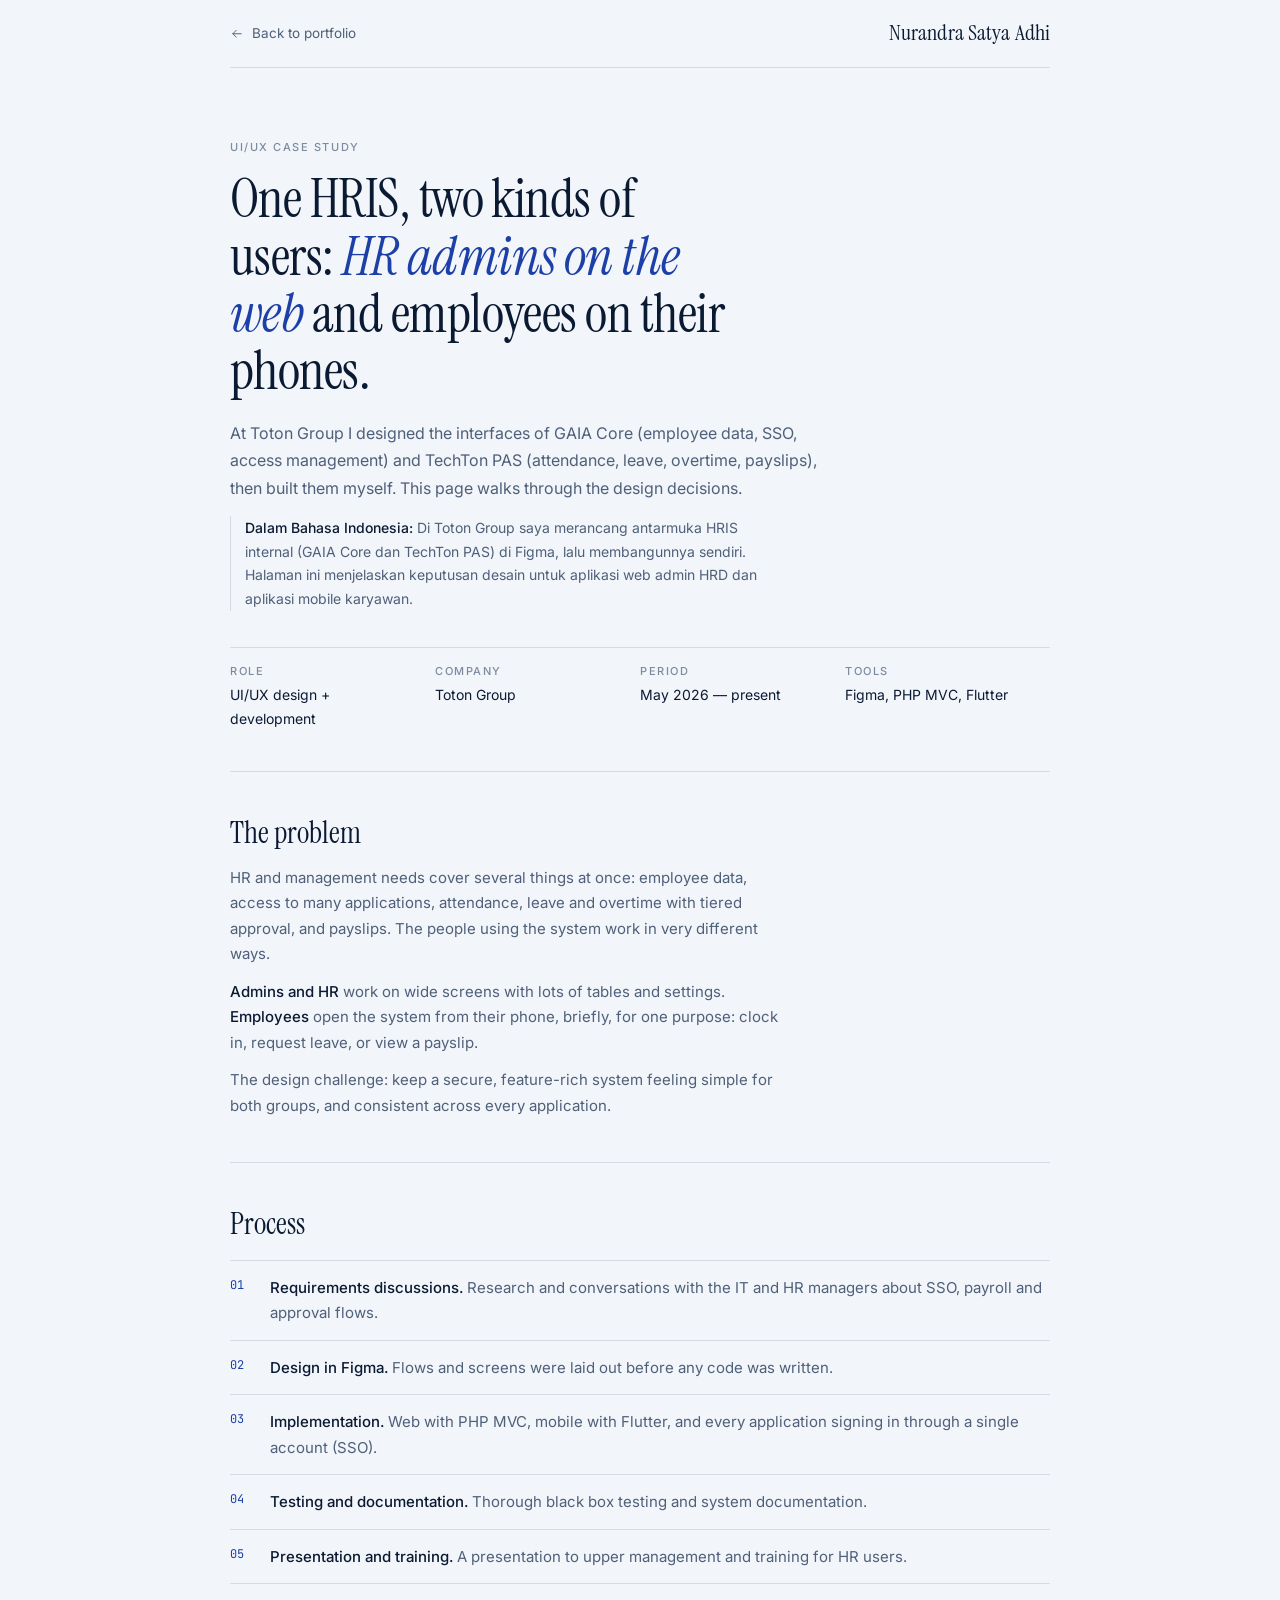
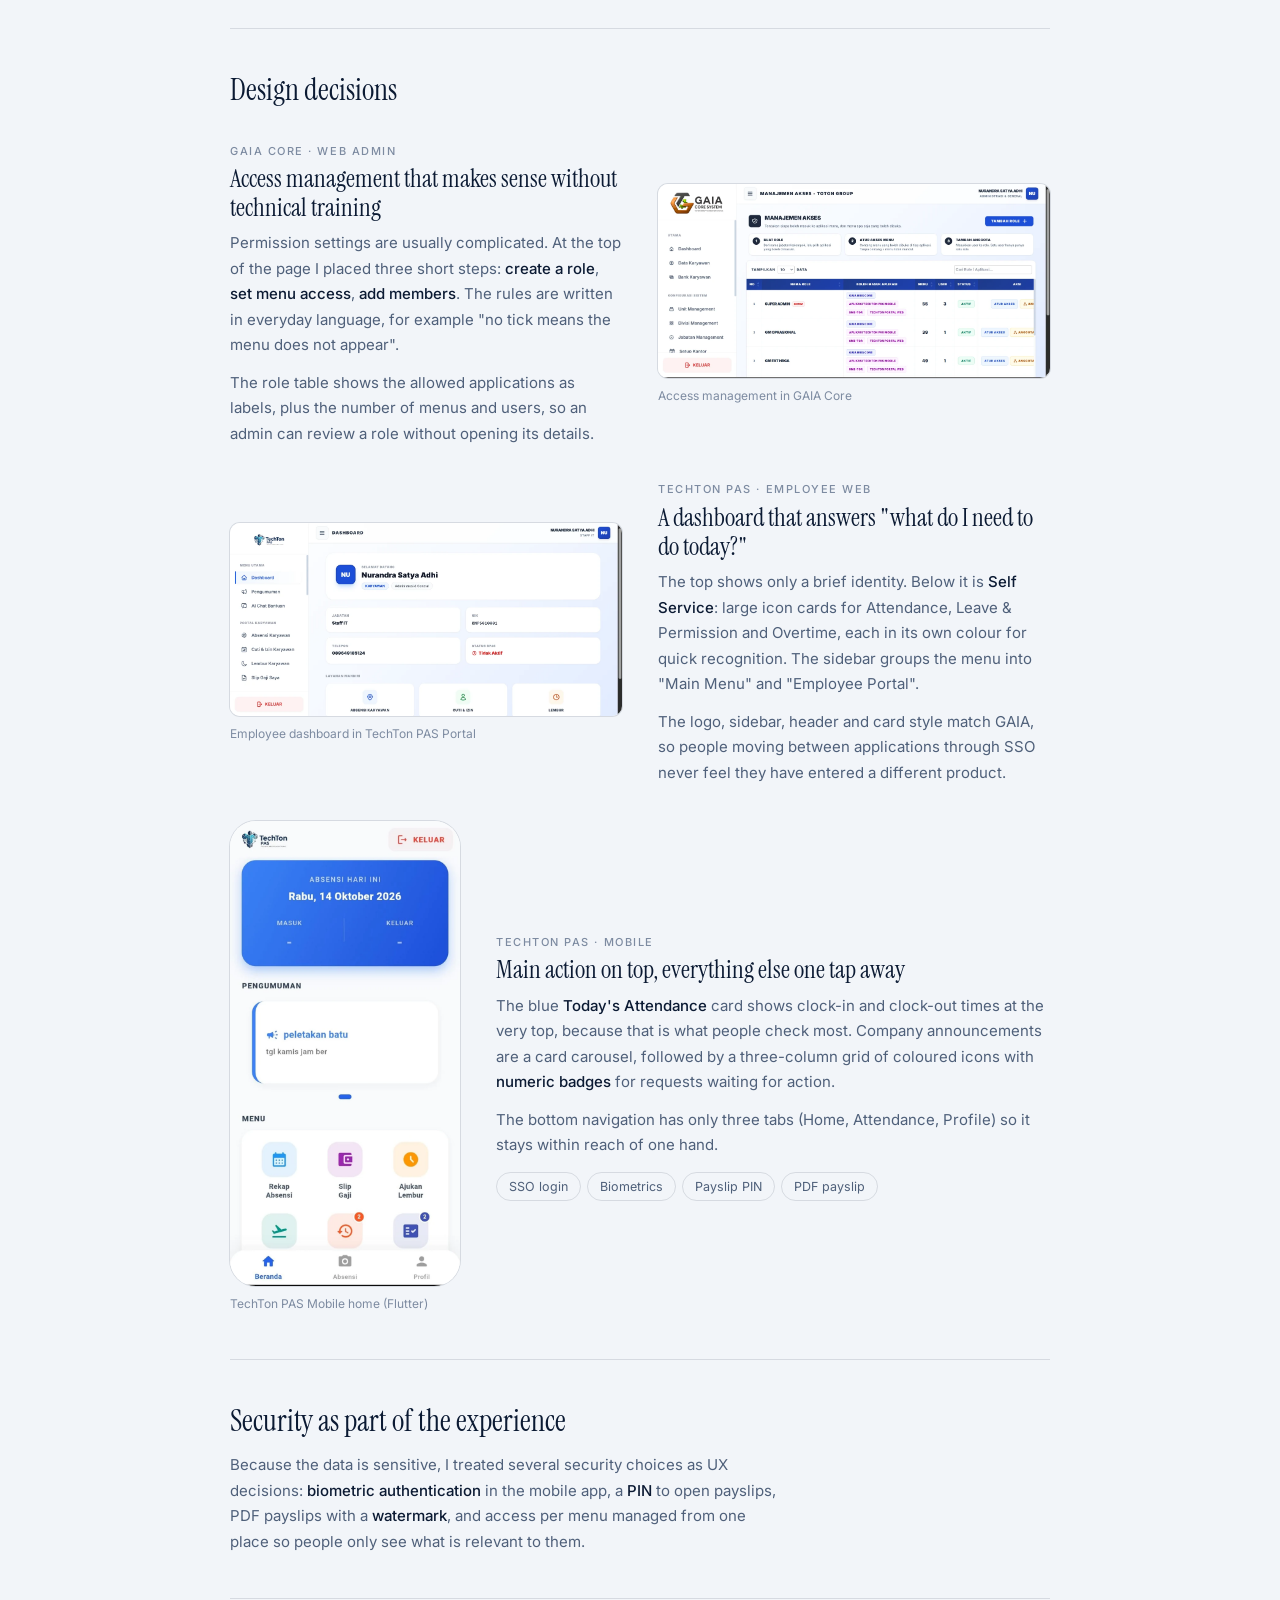
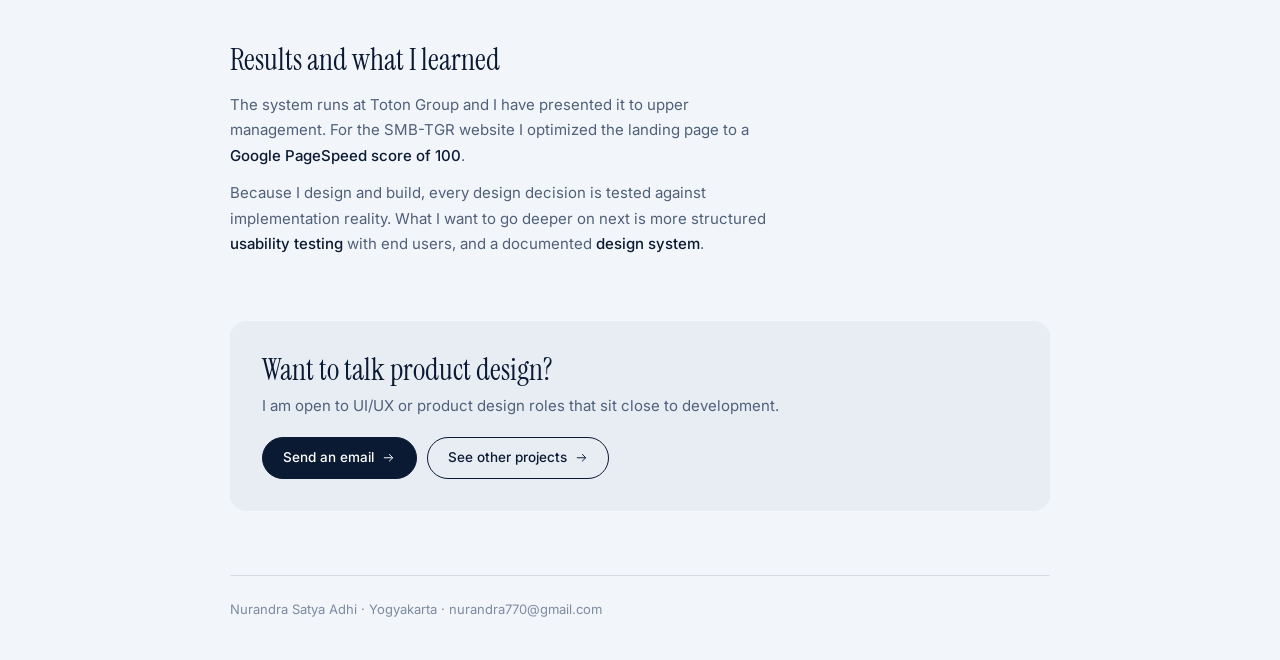
==== commit 326a4101: "Add files via upload" ====
--- a/studi-kasus-ui.html
+++ b/studi-kasus-ui.html
@@ -6,7 +6,7 @@
     <title>UI/UX Case Study — GAIA &amp; TechTon PAS | Nurandra Satya Adhi</title>
     <meta name="description" content="UI/UX case study: designing HRIS interfaces for HR admins (web) and employees (mobile) at Toton Group. From requirements discussions and Figma to implementation.">
     <meta name="author" content="Nurandra Satya Adhi">
-    <meta name="theme-color" content="#060A16">
+    <meta name="theme-color" content="#F2F5F9">
     <link rel="canonical" href="https://portofolio-nurandra-satya-adhi.vercel.app/studi-kasus-ui.html">
 
     <meta property="og:type" content="article">
@@ -21,10 +21,10 @@
     <script>document.documentElement.classList.add('js');</script>
     <link rel="preconnect" href="https://fonts.googleapis.com">
     <link rel="preconnect" href="https://fonts.gstatic.com" crossorigin>
-    <link href="https://fonts.googleapis.com/css2?family=Manrope:wght@400;500;600;700;800&family=JetBrains+Mono:wght@400;500&display=swap" rel="stylesheet">
+    <link href="https://fonts.googleapis.com/css2?family=Instrument+Serif:ital@0;1&family=Inter:wght@400;500&family=JetBrains+Mono:wght@400&display=swap" rel="stylesheet">
     <link rel="stylesheet" href="Style.css">
 </head>
-<body class="cs">
+<body>
 
 <svg width="0" height="0" style="position:absolute" aria-hidden="true" focusable="false">
     <defs>
@@ -33,21 +33,16 @@
 </svg>
 
 <a class="skip" href="#main">Skip to content</a>
-<div class="curtain" aria-hidden="true"><span class="curtain__mark">NSA</span></div>
-
 <div class="cs-wrap">
     <header class="cs-top">
         <a class="cs-back" href="index.html#projects"><svg class="i"><use href="#i-arrow"/></svg>Back to portfolio</a>
-        <a class="brand" href="index.html" aria-label="Nurandra Satya Adhi, home">
-            <span class="brand__mark" aria-hidden="true"><b>N</b></span>
-            <span class="brand__name">Nurandra<br>Satya Adhi</span>
-        </a>
+        <a class="brand" href="index.html">Nurandra Satya Adhi</a>
     </header>
 
     <main id="main">
         <div class="cs-hero">
-            <p class="eyebrow"><b>UX</b>UI/UX case study</p>
-            <h1>One HRIS, two kinds of users: <em>HR admins on the web</em> and employees on their phones</h1>
+            <span class="label">UI/UX case study</span>
+            <h1>One HRIS, two kinds of users: <em>HR admins on the web</em> and employees on their phones.</h1>
             <p class="lead">At Toton Group I designed the interfaces of GAIA Core (employee data, SSO, access management) and TechTon PAS (attendance, leave, overtime, payslips), then built them myself. This page walks through the design decisions.</p>
             <p class="cs-en"><b>Dalam Bahasa Indonesia:</b> Di Toton Group saya merancang antarmuka HRIS internal (GAIA Core dan TechTon PAS) di Figma, lalu membangunnya sendiri. Halaman ini menjelaskan keputusan desain untuk aplikasi web admin HRD dan aplikasi mobile karyawan.</p>
 
@@ -135,9 +130,9 @@
         <div class="cs-cta rv">
             <h2>Want to talk product design?</h2>
             <p>I am open to UI/UX or product design roles that sit close to development.</p>
-            <div class="proj__cta">
-                <a class="btn btn--primary" href="mailto:nurandra770@gmail.com"><span>Send an email</span><svg class="i"><use href="#i-arrow"/></svg></a>
-                <a class="btn btn--ghost" href="index.html#projects"><span>See other projects</span><svg class="i"><use href="#i-arrow"/></svg></a>
+            <div class="btns">
+                <a class="btn btn--solid" href="mailto:nurandra770@gmail.com"><span>Send an email</span><svg class="i"><use href="#i-arrow"/></svg></a>
+                <a class="btn btn--line" href="index.html#projects"><span>See other projects</span><svg class="i"><use href="#i-arrow"/></svg></a>
             </div>
         </div>
     </main>
--- a/Style.css
+++ b/Style.css
@@ -1,846 +1,297 @@
 /* ==========================================================================
    Portfolio — Nurandra Satya Adhi
+   Calm, light, editorial. Small type, hairlines, generous space.
    Static site: HTML + CSS + vanilla JS, no build step.
-   Design language: soft, rounded, editorial. Deep sapphire / navy / white / black.
-   Blue is atmosphere (depth, glow); white carries contrast; gradients are accents.
-   Sections: 1 Tokens · 2 Base · 3 Components · 4 Nav · 5 Hero · 6 About
-             7 Skills · 8 Projects · 9 Experience · 10 Business · 11 Contact
-             12 Dialogs · 13 Footer · 14 Case study · 15 Responsive
    ========================================================================== */
 
-/* ---------- 1. Tokens ---------- */
 :root {
-    /* palette */
-    --bg: #060A16;
+    --paper: #F2F5F9;
+    --paper-2: #E8EDF4;
+    --white: #FFFFFF;
+    --ink: #0B1A33;
+    --ink-2: #4F607A;
+    --muted: #7D8BA1;
+    --line: rgba(11, 26, 51, .12);
+    --accent: #1C3FA8;
+    --accent-2: #2D55D4;
     --navy: #0A1530;
-    --navy-2: #0E1D42;
-    --royal: #1C3FA8;
-    --sapphire: #2D55D4;
-    --sky: #6F94F2;
-    --ice: #A9C3F7;
-    --pearl: #E3ECFF;
-    --white: #FFFFFF;
-    --gray: #9AA6BD;
-    --light: #F4F7FC;
-    --ink: #0B1633;
-    --ink-2: #4A5875;
-
-    --line: rgba(255, 255, 255, .09);
-    --line-2: rgba(255, 255, 255, .18);
-    --line-l: rgba(11, 22, 51, .12);
-
-    /* gradients (accents only) */
-    --g-accent: linear-gradient(100deg, var(--sky), var(--pearl));
-    --g-royal: linear-gradient(160deg, var(--navy) 5%, var(--royal) 170%);
-    --g-sapphire: linear-gradient(135deg, #3A62E0, #1C3FA8);
-    --g-violet: linear-gradient(125deg, var(--sapphire), #6B6FE0);
-
-    /* type */
-    --f-display: 'Manrope', system-ui, -apple-system, 'Segoe UI', Roboto, Arial, sans-serif;
-    --f-body: 'Manrope', system-ui, -apple-system, 'Segoe UI', Roboto, Arial, sans-serif;
-    --f-mono: 'JetBrains Mono', ui-monospace, SFMono-Regular, Menlo, Consolas, monospace;
-
-    /* shape & depth */
-    --r-sm: 12px;
-    --r-md: 20px;
-    --r-lg: 28px;
-    --r-xl: clamp(24px, 3vw, 40px);
-    --round: clamp(28px, 4.4vw, 64px);
-    --sh-dark: 0 30px 70px -30px rgba(2, 6, 18, .8);
-    --sh-light: 0 28px 60px -34px rgba(11, 22, 51, .38);
-
-    --gutter: clamp(18px, 4.2vw, 64px);
-    --maxw: 1440px;
-    --nav-h: 84px;
+
+    --serif: 'Instrument Serif', 'Times New Roman', Georgia, serif;
+    --sans: 'Inter', system-ui, -apple-system, 'Segoe UI', Roboto, Arial, sans-serif;
+    --mono: 'JetBrains Mono', ui-monospace, Menlo, Consolas, monospace;
+
+    --wrap: 1080px;
+    --gutter: 24px;
+    --nav-h: 68px;
     --ease: cubic-bezier(.22, .8, .2, 1);
-    --muted: var(--gray);
-}
-
-/* ---------- 2. Base ---------- */
+}
+
 *, *::before, *::after { box-sizing: border-box; margin: 0; padding: 0; }
-
-html {
-    scroll-behavior: smooth;
-    scroll-padding-top: calc(var(--nav-h) + 4px);
-    -webkit-text-size-adjust: 100%;
-    background: var(--bg);
-}
-
-body {
-    background: var(--bg);
-    color: var(--white);
-    font-family: var(--f-body);
-    font-size: 1.0625rem;
-    line-height: 1.7;
-    -webkit-font-smoothing: antialiased;
-    text-rendering: optimizeLegibility;
-    overflow-x: clip;
-}
-
+html { scroll-behavior: smooth; scroll-padding-top: 84px; -webkit-text-size-adjust: 100%; background: var(--paper); }
+body { background: var(--paper); color: var(--ink); font: 400 15px/1.7 var(--sans); -webkit-font-smoothing: antialiased; text-rendering: optimizeLegibility; overflow-x: clip; }
 html.menu-open, html.dlg-open { overflow: hidden; }
-
-img, svg, video { display: block; max-width: 100%; }
+img, svg { display: block; max-width: 100%; }
 img { height: auto; }
 a { color: inherit; text-decoration: none; }
 ul, ol { list-style: none; }
-button { font: inherit; color: inherit; background: none; border: 0; cursor: pointer; }
-h1, h2, h3, h4 { font-weight: inherit; }
-mark { background: none; color: inherit; }
-code { padding: .1em .45em; border-radius: 6px; background: rgba(111, 148, 242, .16); font-family: var(--f-mono); font-size: .86em; }
-
-:focus-visible { outline: 2px solid var(--sky); outline-offset: 3px; border-radius: 6px; }
-.sec--light :focus-visible { outline-color: var(--sapphire); }
-::selection { background: var(--sapphire); color: #fff; }
-
-.skip { position: fixed; left: 12px; top: -64px; z-index: 300; padding: 12px 20px; border-radius: 999px; background: #fff; color: var(--ink); font-weight: 600; transition: top .25s var(--ease); }
+button { font: inherit; color: inherit; background: none; border: 0; cursor: pointer; text-align: inherit; }
+h1, h2, h3, h4 { font-weight: 400; }
+svg.i { width: 1em; height: 1em; fill: none; stroke: currentColor; stroke-width: 1.7; stroke-linecap: round; stroke-linejoin: round; flex: none; }
+:focus-visible { outline: 2px solid var(--accent-2); outline-offset: 3px; border-radius: 4px; }
+::selection { background: var(--accent); color: #fff; }
+.wrap { width: min(100% - var(--gutter) * 2, var(--wrap)); margin-inline: auto; }
+.skip { position: fixed; left: 12px; top: -60px; z-index: 300; padding: 10px 16px; border-radius: 999px; background: var(--ink); color: #fff; font-size: 13px; transition: top .25s; }
 .skip:focus { top: 12px; }
 
-.wrap { width: min(100% - var(--gutter) * 2, var(--maxw)); margin-inline: auto; }
-.mono { font-family: var(--f-mono); font-size: .7rem; letter-spacing: .1em; text-transform: uppercase; line-height: 1.5; }
-svg.i { width: 1em; height: 1em; fill: none; stroke: currentColor; stroke-width: 2; stroke-linecap: round; stroke-linejoin: round; flex: none; }
-
-/* ---------- 3. Components ---------- */
-
-/* Sections are soft "sheets" that overlap the previous one with rounded tops */
-.sec, .contact { --pad: clamp(80px, 11vw, 168px); position: relative; border-radius: var(--round) var(--round) 0 0; margin-top: calc(var(--round) * -1); }
-.sec { padding-block: calc(var(--pad) + var(--round)); padding-bottom: calc(var(--pad) + var(--round)); overflow: clip; }
-.sec--dark { background: var(--bg); }
-.sec--navy { background: var(--navy); }
-.sec--light { background: var(--light); color: var(--ink); --muted: var(--ink-2); }
-
-/* Headings */
-.sh { margin-bottom: clamp(40px, 6vw, 88px); }
-.sh--split { display: grid; grid-template-columns: 1.5fr 1fr; gap: clamp(24px, 5vw, 72px); align-items: end; }
-.sh__aside { max-width: 46ch; color: var(--muted); font-size: 1.04rem; }
-.sh__aside .link { display: inline-flex; margin-top: 14px; }
-
-.eyebrow { display: inline-flex; align-items: center; gap: 12px; margin-bottom: 20px; font-family: var(--f-mono); font-size: .72rem; letter-spacing: .14em; text-transform: uppercase; color: var(--gray); }
-.eyebrow::before { content: ''; width: 8px; height: 8px; border-radius: 50%; background: var(--g-accent); box-shadow: 0 0 0 5px rgba(111, 148, 242, .16); }
-.eyebrow b { color: var(--ice); font-weight: 500; }
-.eyebrow b::after { content: '/'; margin-left: .8em; opacity: .45; color: currentColor; }
-.sec--light .eyebrow { color: var(--ink-2); }
-.sec--light .eyebrow b { color: var(--sapphire); }
-.sec--light .eyebrow::before { background: var(--g-sapphire); box-shadow: 0 0 0 5px rgba(45, 85, 212, .12); }
-
-.h-xl, .h-lg, .contact__title { font-family: var(--f-display); font-weight: 800; letter-spacing: -.035em; text-wrap: balance; }
-.h-xl { font-size: clamp(2.3rem, 5.2vw, 4.9rem); line-height: 1.04; }
-.h-lg { font-size: clamp(1.9rem, 3.8vw, 3.4rem); line-height: 1.06; }
-.h-xl em, .h-lg em { font-style: normal; color: var(--ice); }
-.sec--light .h-xl em, .sec--light .h-lg em { color: var(--sapphire); }
-
-.lead { font-size: clamp(1.12rem, 1.6vw, 1.38rem); line-height: 1.55; font-weight: 500; }
-.grad { background: var(--g-accent); -webkit-background-clip: text; background-clip: text; color: transparent; -webkit-text-fill-color: transparent; }
-
-.tag { font-family: var(--f-mono); font-size: .7rem; letter-spacing: .12em; text-transform: uppercase; color: var(--ice); }
-.tag--ink { color: var(--sapphire); }
-
+/* ---------- Small building blocks ---------- */
+.label { font: 500 11px/1.4 var(--sans); letter-spacing: .14em; text-transform: uppercase; color: var(--muted); }
+.serif { font-family: var(--serif); }
+.btn { display: inline-flex; align-items: center; gap: 8px; height: 42px; padding: 0 20px; border: 1px solid var(--ink); border-radius: 999px; font-size: 13.5px; font-weight: 500; transition: background-color .3s, color .3s, border-color .3s, transform .3s var(--ease); }
+.btn svg.i { transition: transform .35s var(--ease); }
+.btn:hover svg.i { transform: translateX(3px); }
+.btn--solid { background: var(--ink); color: #fff; }
+.btn--solid:hover { background: var(--accent); border-color: var(--accent); }
+.btn--line { background: transparent; color: var(--ink); }
+.btn--line:hover { background: var(--ink); color: #fff; }
+.link { display: inline-flex; align-items: center; gap: 6px; font-size: 13.5px; font-weight: 500; color: var(--accent); }
+.link:hover { text-decoration: underline; text-underline-offset: 3px; }
+.tags { font-size: 12.5px; color: var(--muted); letter-spacing: .01em; }
+
+.rv { opacity: 1; }
+.js .rv { opacity: 0; transform: translateY(14px); transition: opacity .9s var(--ease), transform .9s var(--ease); }
+.js .rv.in { opacity: 1; transform: none; }
+
+/* ---------- Header ---------- */
+.nav { position: fixed; inset: 0 0 auto 0; z-index: 80; height: var(--nav-h); transition: background-color .4s, box-shadow .4s; }
+.nav.scrolled { background: rgba(242, 245, 249, .86); backdrop-filter: blur(14px); -webkit-backdrop-filter: blur(14px); box-shadow: 0 1px 0 var(--line); }
+.nav__in { display: flex; align-items: center; justify-content: space-between; height: 100%; gap: 24px; }
+.brand { font: 400 22px/1 var(--serif); letter-spacing: .005em; white-space: nowrap; }
+.nav__links { display: flex; align-items: center; gap: 30px; }
+.nav__links a { font-size: 13.5px; color: var(--ink-2); transition: color .25s; }
+.nav__links a:hover, .nav__links a.active { color: var(--ink); }
+.nav__links a.active { text-decoration: underline; text-decoration-thickness: 1px; text-underline-offset: 6px; }
+.nav__cta { height: 36px; padding: 0 16px; font-size: 13px; }
+.menu-btn { display: none; font-size: 13.5px; padding: 8px 2px; }
+.mmenu { position: fixed; inset: 0; z-index: 70; display: flex; flex-direction: column; justify-content: center; gap: 4px; padding: 90px var(--gutter) 40px; background: var(--paper); opacity: 0; visibility: hidden; transition: opacity .35s, visibility 0s .35s; }
+.menu-open .mmenu { opacity: 1; visibility: visible; transition: opacity .35s; }
+.mmenu a { padding: 10px 0; border-bottom: 1px solid var(--line); font: 400 30px/1.2 var(--serif); }
+.menu-open .nav { background: transparent; box-shadow: none; }
+.menu-open .nav__links { display: none; }
+
+/* ---------- Hero ---------- */
+.hero { position: relative; padding: calc(var(--nav-h) + 72px) 0 72px; background: radial-gradient(55% 70% at 88% 12%, rgba(176, 196, 226, .5), transparent 70%), radial-gradient(45% 60% at 0% 100%, rgba(200, 214, 234, .45), transparent 70%), var(--paper); overflow: clip; }
+.hero__grid { display: grid; grid-template-columns: minmax(0, 1.25fr) minmax(0, .75fr); gap: 56px; align-items: end; }
+.hero__roles { display: flex; flex-wrap: wrap; gap: 6px 16px; margin-bottom: 20px; }
+.hero__roles span + span::before { content: ''; display: inline-block; width: 22px; height: 1px; margin-right: 16px; vertical-align: middle; background: var(--muted); }
+.hero h1 { font: 400 clamp(44px, 6.4vw, 76px)/1 var(--serif); letter-spacing: -.012em; }
+.hero__headline { margin-top: 22px; max-width: 24ch; font: italic 400 clamp(21px, 2.3vw, 28px)/1.25 var(--serif); color: var(--accent); }
+.hero__sub { margin-top: 18px; max-width: 46ch; color: var(--ink-2); }
+.hero__cta { display: flex; flex-wrap: wrap; gap: 10px; margin-top: 30px; }
+.arch { position: relative; justify-self: end; width: min(100%, 340px); aspect-ratio: 4 / 5; overflow: hidden; border-radius: 170px 170px 18px 18px; background: linear-gradient(180deg, #DCE5F2 0%, #B4C6E0 100%); }
+.arch::before { content: ''; position: absolute; inset: 14px; border: 1px solid rgba(255, 255, 255, .6); border-radius: 156px 156px 8px 8px; }
+.arch img { position: absolute; bottom: 0; left: 50%; width: 96%; transform: translateX(-50%); }
+.stats { display: grid; grid-template-columns: repeat(4, 1fr); margin-top: 64px; border-top: 1px solid var(--line); }
+.stats li { padding: 22px 24px 0 0; }
+.stats li + li { padding-left: 24px; border-left: 1px solid var(--line); }
+.stats b { display: block; font: 400 38px/1 var(--serif); }
+.stats span { display: block; margin-top: 8px; font-size: 12.5px; line-height: 1.45; color: var(--ink-2); }
+
+/* ---------- Sections ---------- */
+.sec { padding: 104px 0; }
+.sec--tint { background: var(--paper-2); }
+.sec__head { display: grid; grid-template-columns: 200px 1fr; gap: 32px; }
+.sec__head h2 { max-width: 20ch; font: 400 clamp(30px, 3.8vw, 44px)/1.1 var(--serif); letter-spacing: -.008em; }
+.sec__head h2 em { font-style: italic; color: var(--accent); }
+.sec__body { margin-top: 48px; padding-left: 232px; }
+
+.prose { display: grid; gap: 14px; max-width: 60ch; color: var(--ink-2); }
+.prose .lead { font: 400 21px/1.45 var(--serif); color: var(--ink); }
+.prose mark { background: none; color: var(--ink); font-weight: 500; }
+.kv { display: grid; grid-template-columns: 200px 1fr; gap: 32px; padding: 22px 0; border-top: 1px solid var(--line); }
+.kv:last-child { border-bottom: 1px solid var(--line); }
+.kv > h3 { font: 500 11px/1.9 var(--sans); letter-spacing: .14em; text-transform: uppercase; color: var(--muted); }
+.kv p, .kv li { color: var(--ink-2); }
+.kv strong { color: var(--ink); font-weight: 500; }
+.list li { position: relative; padding-left: 16px; margin-bottom: 6px; }
+.list li::before { content: ''; position: absolute; left: 0; top: .78em; width: 6px; height: 1px; background: var(--muted); }
+.cols2 { display: grid; grid-template-columns: 1fr 1fr; gap: 0 40px; }
+.services { display: grid; grid-template-columns: 1fr 1fr; gap: 28px 40px; margin-top: 40px; }
+.services h4 { font: 400 20px/1.25 var(--serif); color: var(--ink); }
+.services p { margin-top: 4px; font-size: 14px; color: var(--ink-2); }
+
+/* work list */
+.group { margin: 56px 0 8px; }
+.group:first-child { margin-top: 0; }
+.work { border-top: 1px solid var(--line); }
+.row { display: grid; grid-template-columns: 40px minmax(0, 1fr) 232px 24px; gap: 28px; align-items: center; width: 100%; padding: 26px 0; border-bottom: 1px solid var(--line); }
+.row__n { font: 400 15px/1 var(--serif); color: var(--muted); }
+.row h3 { font: 400 28px/1.15 var(--serif); letter-spacing: -.005em; transition: color .3s; }
+.row p { margin-top: 6px; max-width: 52ch; font-size: 14px; color: var(--ink-2); }
+.row .tags { margin-top: 10px; }
+.thumb { aspect-ratio: 16 / 10; overflow: hidden; border-radius: 10px; background: var(--paper-2); box-shadow: 0 0 0 1px var(--line); }
+.thumb img { width: 100%; height: 100%; object-fit: cover; object-position: top; transition: transform .9s var(--ease); }
+.thumb--fit img { object-fit: contain; object-position: center; padding: 8px 0; }
+.row .go { justify-self: end; font-size: 20px; color: var(--muted); transition: transform .35s var(--ease), color .3s; }
+.row:hover h3 { color: var(--accent); }
+.row:hover .thumb img { transform: scale(1.04); }
+.row:hover .go { color: var(--accent); transform: translate(3px, -3px); }
+
+/* technology chips */
 .chips { display: flex; flex-wrap: wrap; gap: 8px; }
-.chips li { padding: 6px 13px; border: 1px solid var(--line-2); border-radius: 999px; font-family: var(--f-mono); font-size: .68rem; letter-spacing: .05em; text-transform: uppercase; color: var(--gray); line-height: 1.4; background: rgba(255, 255, 255, .03); }
-.chips--lg li { font-size: .74rem; padding: 9px 16px; }
-.sec--light .chips li { border-color: var(--line-l); color: var(--ink-2); background: #fff; }
-
-.link { display: inline-flex; align-items: center; gap: 8px; font-family: var(--f-mono); font-size: .72rem; letter-spacing: .1em; text-transform: uppercase; color: var(--ice); transition: gap .3s var(--ease), color .3s; }
-.link:hover { gap: 14px; color: #fff; }
-.sec--light .link { color: var(--sapphire); }
-.sec--light .link:hover { color: var(--ink); }
-
-/* Buttons — soft pills */
-.btn {
-    --bh: 52px;
-    position: relative; display: inline-flex; align-items: center; justify-content: center; gap: .75em;
-    height: var(--bh); padding: 0 26px; border-radius: 999px; isolation: isolate; overflow: hidden;
-    font-weight: 700; font-size: .95rem; letter-spacing: .005em; white-space: nowrap;
-    transition: background-color .35s, border-color .35s, color .3s, transform .35s var(--ease), box-shadow .4s;
-}
-.btn svg.i { width: 1.15em; height: 1.15em; transition: transform .4s var(--ease); }
-.btn:hover svg.i { transform: translateX(3px); }
-.btn:active { transform: scale(.98); }
-.btn--sm { --bh: 42px; padding: 0 20px; font-size: .88rem; }
-.btn--primary { background: var(--g-sapphire); color: #fff; box-shadow: inset 0 1px 0 rgba(255, 255, 255, .22), 0 14px 32px -14px rgba(45, 85, 212, .85); }
-.btn--primary::before { content: ''; position: absolute; inset: 0; z-index: -1; background: linear-gradient(135deg, #4B73EA, #2549B8); opacity: 0; transition: opacity .4s; }
-.btn--primary:hover { transform: translateY(-2px); box-shadow: inset 0 1px 0 rgba(255, 255, 255, .28), 0 20px 40px -14px rgba(45, 85, 212, .95); }
-.btn--primary:hover::before { opacity: 1; }
-.btn--ghost { border: 1px solid var(--line-2); background: rgba(255, 255, 255, .04); color: #fff; }
-.btn--ghost:hover { border-color: rgba(255, 255, 255, .4); background: rgba(255, 255, 255, .1); }
-.btn--ink { background: var(--ink); color: #fff; }
-.btn--ink:hover { background: var(--sapphire); transform: translateY(-2px); }
-.btn--line { border: 1px solid var(--line-l); color: var(--ink); background: #fff; }
-.btn--line:hover { border-color: var(--sapphire); color: var(--sapphire); }
-
-/* Reveal on scroll (JS adds .in) */
-.js .rv { opacity: 0; transform: translateY(30px); transition: opacity 1s var(--ease) var(--d, 0s), transform 1s var(--ease) var(--d, 0s); }
-.js .rv.in { opacity: 1; transform: none; }
-.rv--clip { --clip-r: var(--r-xl); }
-.js .rv--clip { opacity: 1; transform: none; clip-path: inset(0 0 100% 0 round var(--clip-r)); transition: clip-path 1.2s var(--ease) var(--d, 0s); }
-.js .rv--clip.in { clip-path: inset(0 round var(--clip-r)); }
-
-/* Browser & phone frames */
-.frame { margin: 0; overflow: hidden; border: 1px solid rgba(255, 255, 255, .12); border-radius: 16px; background: #0C1630; box-shadow: var(--sh-dark); }
-.frame__bar { display: flex; align-items: center; gap: 6px; padding: 10px 14px; background: #0F1B3A; }
-.frame__bar i { width: 9px; height: 9px; border-radius: 50%; background: rgba(255, 255, 255, .2); }
-.frame__url { margin-left: 10px; max-width: 62%; padding: 3px 12px; border-radius: 999px; background: rgba(255, 255, 255, .07); font-family: var(--f-mono); font-size: .6rem; letter-spacing: .04em; color: var(--gray); white-space: nowrap; overflow: hidden; text-overflow: ellipsis; }
-.frame img, .frame .wf { width: 100%; height: auto; }
-
-.phone { position: relative; width: 100%; max-width: 300px; overflow: hidden; border: 6px solid #111C3A; border-radius: 42px; background: #05080F; box-shadow: var(--sh-dark), 0 0 0 1px rgba(255, 255, 255, .1); }
-.phone img { width: 100%; height: auto; }
-.phone__notch { position: absolute; top: 8px; left: 50%; z-index: 2; width: 30%; height: 15px; border-radius: 999px; background: #05080F; transform: translateX(-50%); }
-.phone--sm { border-width: 5px; border-radius: 32px; }
-
-.metrics { display: flex; flex-wrap: wrap; gap: 14px 44px; }
-.metric b { display: block; font-weight: 800; font-size: clamp(2.2rem, 3.6vw, 3.2rem); line-height: 1; letter-spacing: -.04em; }
-.metric b small { margin-left: .15em; font-size: .45em; font-weight: 600; letter-spacing: 0; color: var(--gray); }
-.metric > span { display: block; margin-top: 6px; font-family: var(--f-mono); font-size: .66rem; letter-spacing: .1em; text-transform: uppercase; color: var(--gray); }
-
-/* ---------- 4. Navigation ---------- */
-.curtain { position: fixed; inset: 0; z-index: 200; display: grid; place-items: center; background: radial-gradient(70% 60% at 50% 40%, var(--navy-2), var(--bg)); pointer-events: none; border-radius: 0 0 50% 50% / 0 0 6vh 6vh; animation: curtain-up 1s var(--ease) .2s forwards; }
-.curtain__mark { font-weight: 800; font-size: clamp(2.8rem, 8vw, 5rem); letter-spacing: .3em; padding-left: .3em; color: var(--pearl); animation: curtain-mark .6s ease .05s both; }
-@keyframes curtain-up { to { transform: translateY(-104%); } }
-@keyframes curtain-mark { from { opacity: 0; letter-spacing: .6em; } to { opacity: 1; } }
-
-.progress { position: fixed; inset: 0 0 auto 0; z-index: 90; height: 3px; background: var(--g-accent); border-radius: 0 3px 3px 0; transform-origin: 0 50%; transform: scaleX(var(--p, 0)); }
-
-.nav { position: fixed; inset: 0 0 auto 0; z-index: 80; padding-top: 12px; pointer-events: none; }
-.nav__in { pointer-events: auto; display: flex; align-items: center; gap: clamp(12px, 2vw, 28px); height: 60px; padding: 0 10px 0 14px; border: 1px solid transparent; border-radius: 999px; transition: background-color .5s, border-color .5s, box-shadow .5s, backdrop-filter .5s; }
-.nav.scrolled .nav__in { background: rgba(8, 16, 38, .8); border-color: var(--line); box-shadow: 0 20px 50px -24px rgba(0, 0, 0, .7); backdrop-filter: blur(20px) saturate(1.5); -webkit-backdrop-filter: blur(20px) saturate(1.5); }
-
-.brand { display: inline-flex; align-items: center; gap: 12px; flex: none; }
-.brand__mark { display: grid; place-items: center; width: 40px; height: 40px; border-radius: 14px; background: var(--g-sapphire); box-shadow: inset 0 1px 0 rgba(255, 255, 255, .25); transition: transform .5s var(--ease); }
-.brand__mark b { font-weight: 800; font-size: 1.15rem; line-height: 1; letter-spacing: -.02em; }
-.brand:hover .brand__mark { transform: rotate(-8deg) scale(1.05); }
-.brand__name { font-weight: 700; font-size: .86rem; line-height: 1.1; letter-spacing: -.01em; }
-
-.nav__links { position: relative; display: flex; align-items: center; gap: 2px; margin-inline: auto; }
-.nav__links a { position: relative; z-index: 1; padding: 9px 16px; border-radius: 999px; font-weight: 600; font-size: .9rem; color: rgba(255, 255, 255, .62); transition: color .3s; white-space: nowrap; }
-.nav__links a:hover, .nav__links a.active { color: #fff; }
-.nav__bar { position: absolute; z-index: 0; left: 0; top: 50%; width: var(--w, 0); height: 38px; margin-top: -19px; border-radius: 999px; background: rgba(255, 255, 255, .1); box-shadow: inset 0 0 0 1px rgba(255, 255, 255, .08); transform: translateX(var(--x, 0)); opacity: 0; transition: transform .55s var(--ease), width .55s var(--ease), opacity .3s; pointer-events: none; }
-.nav__bar.on { opacity: 1; }
-
-.burger { display: none; position: relative; width: 44px; height: 44px; margin-left: auto; border-radius: 50%; background: rgba(255, 255, 255, .08); z-index: 95; }
-.burger span { position: absolute; left: 13px; right: 13px; height: 2px; border-radius: 2px; background: #fff; transition: transform .45s var(--ease), top .45s var(--ease); }
-.burger span:first-child { top: 18px; }
-.burger span:last-child { top: 24px; }
-.menu-open .burger span:first-child { top: 21px; transform: rotate(45deg); }
-.menu-open .burger span:last-child { top: 21px; transform: rotate(-45deg); }
-
-.mmenu { position: fixed; inset: 0; z-index: 85; display: flex; flex-direction: column; justify-content: center; padding: calc(var(--nav-h) + 8px) var(--gutter) 32px; background: radial-gradient(90% 60% at 100% 0%, rgba(45, 85, 212, .4), transparent 60%), var(--bg); clip-path: circle(0 at calc(100% - var(--gutter) - 32px) 42px); visibility: hidden; transition: clip-path .8s var(--ease), visibility 0s .8s; }
-.menu-open .mmenu { clip-path: circle(150% at calc(100% - var(--gutter) - 32px) 42px); visibility: visible; transition: clip-path .8s var(--ease), visibility 0s; }
-.mmenu__in { display: grid; }
-.mmenu__in a { display: flex; align-items: baseline; gap: 16px; padding: 12px 0; border-bottom: 1px solid var(--line); font-weight: 700; font-size: clamp(1.7rem, 7.4vw, 2.7rem); line-height: 1.1; letter-spacing: -.03em; opacity: 0; transform: translateY(20px); transition: opacity .5s, transform .7s var(--ease), color .25s; }
-.mmenu__in a i { font-style: normal; font-family: var(--f-mono); font-weight: 400; font-size: .7rem; letter-spacing: .12em; color: var(--ice); }
-.mmenu__in a:hover { color: var(--ice); }
-.menu-open .mmenu__in a { opacity: 1; transform: none; }
-.menu-open .mmenu__in a:nth-child(1) { transition-delay: .2s; } .menu-open .mmenu__in a:nth-child(2) { transition-delay: .25s; }
-.menu-open .mmenu__in a:nth-child(3) { transition-delay: .3s; } .menu-open .mmenu__in a:nth-child(4) { transition-delay: .35s; }
-.menu-open .mmenu__in a:nth-child(5) { transition-delay: .4s; } .menu-open .mmenu__in a:nth-child(6) { transition-delay: .45s; }
-.menu-open .mmenu__in a:nth-child(7) { transition-delay: .5s; }
-.mmenu__foot { margin-top: 28px; color: var(--gray); }
-
-/* ---------- 5. Hero ---------- */
-.hero { position: relative; display: flex; flex-direction: column; min-height: max(100svh, 700px); padding-top: var(--nav-h); background: var(--bg); overflow: clip; isolation: isolate; }
-.hero__bg { position: absolute; inset: 0; z-index: -3; overflow: hidden; }
-.blob { position: absolute; aspect-ratio: 1; border-radius: 50%; will-change: transform; }
-.blob--a { width: min(80vw, 1000px); right: -20%; top: -30%; background: radial-gradient(circle, rgba(45, 85, 212, .42), rgba(45, 85, 212, 0) 64%); animation: drift-a 22s ease-in-out infinite alternate; }
-.blob--b { width: min(64vw, 800px); left: -22%; bottom: -34%; background: radial-gradient(circle, rgba(28, 63, 168, .4), rgba(28, 63, 168, 0) 64%); animation: drift-b 26s ease-in-out infinite alternate; }
-.blob--c { width: min(70vw, 900px); left: 50%; top: -24%; margin-left: -35vw; background: radial-gradient(circle, rgba(45, 85, 212, .36), rgba(107, 111, 224, .12) 46%, rgba(107, 111, 224, 0) 66%); animation: drift-a 24s ease-in-out infinite alternate; }
-@keyframes drift-a { to { transform: translate3d(-6%, 8%, 0) scale(1.08); } }
-@keyframes drift-b { to { transform: translate3d(8%, -6%, 0) scale(1.1); } }
-
-.hero__grid { position: absolute; inset: 0; background-image: radial-gradient(rgba(255, 255, 255, .22) 1px, transparent 1.5px); background-size: 36px 36px; -webkit-mask-image: radial-gradient(ellipse 70% 65% at 60% 40%, #000 10%, transparent 70%); mask-image: radial-gradient(ellipse 70% 65% at 60% 40%, #000 10%, transparent 70%); opacity: .45; transition: translate .7s var(--ease); translate: calc(var(--hx, 0) * -16px) calc(var(--hy, 0) * -12px); }
-
-/* a soft sapphire orb behind the portrait */
-.hero__panel { position: absolute; z-index: -1; right: max(-8vw, calc(50vw - var(--maxw) / 2 - 5vw)); bottom: -20%; width: min(54vw, 860px); aspect-ratio: 1; border-radius: 50%; background: radial-gradient(circle at 30% 22%, #6C90F0 0%, #2D55D4 36%, #1C3FA8 68%, #0C1C52 100%); box-shadow: inset 0 2px 0 rgba(255, 255, 255, .16), 0 0 140px 10px rgba(45, 85, 212, .28); }
-.hero__panel::before, .hero__panel::after { content: ''; position: absolute; border-radius: 50%; }
-.hero__panel::before { inset: -26px; border: 1px solid rgba(169, 195, 247, .22); }
-.hero__panel::after { inset: -64px; border: 1px solid rgba(169, 195, 247, .09); }
-
-.hero__top { position: relative; z-index: 3; display: flex; align-items: center; justify-content: space-between; gap: 16px; padding-block: 10px; }
-.hero__main { position: relative; z-index: 3; flex: 1; display: flex; flex-direction: column; justify-content: flex-end; padding-bottom: clamp(14px, 1.6vw, 22px); }
-.hero__status { display: inline-flex; align-items: center; gap: 10px; padding: 8px 16px; border: 1px solid var(--line-2); border-radius: 999px; background: rgba(255, 255, 255, .05); font-family: var(--f-mono); font-size: .66rem; letter-spacing: .1em; text-transform: uppercase; color: var(--gray); backdrop-filter: blur(8px); }
-.dot { width: 8px; height: 8px; border-radius: 50%; background: var(--ice); box-shadow: 0 0 0 0 rgba(169, 195, 247, .6); animation: pulse 2.4s infinite; }
-@keyframes pulse { 70% { box-shadow: 0 0 0 10px rgba(169, 195, 247, 0); } 100% { box-shadow: 0 0 0 0 rgba(169, 195, 247, 0); } }
-.hero__loc { color: var(--gray); }
-
-.hero__roles { display: flex; flex-wrap: wrap; align-items: center; gap: 8px 14px; margin-bottom: clamp(8px, 1.2vw, 16px); font-weight: 600; font-size: clamp(.74rem, 1vw, .88rem); letter-spacing: .2em; text-transform: uppercase; color: var(--gray); }
-.hero__roles span:first-child { color: #fff; }
-.hero__roles i { width: 40px; height: 3px; border-radius: 3px; background: var(--g-accent); }
-
-.hero__name { margin-left: -.05em; font-weight: 800; font-size: clamp(3.2rem, min(10.6vw, 21svh + 3vw), 11.5rem); line-height: .98; letter-spacing: -.05em; }
-.ln { display: block; overflow: hidden; padding: .04em .06em .16em; margin-bottom: -.12em; }
-.ln > span { display: block; }
-.ln > .grad { display: inline-block; padding-right: .04em; }
-.js .ln > span { transform: translateY(112%); transition: transform 1.2s var(--ease) calc(.45s + var(--i, 0) * .1s); }
-.js .hero.ready .ln > span, .js .rv.in .ln > span { transform: none; }
-.js .contact__title .ln > span { transition-delay: calc(var(--i, 0) * .12s); }
-
-.hero__copy { margin-top: clamp(12px, 1.6vw, 22px); max-width: min(620px, 100%); }
-.hero__headline { font-weight: 700; font-size: clamp(1.3rem, 2.1vw, 2rem); line-height: 1.18; letter-spacing: -.03em; }
-.hero__headline em { white-space: nowrap; font-style: normal; background: var(--g-accent); -webkit-background-clip: text; background-clip: text; color: transparent; -webkit-text-fill-color: transparent; }
-.hero__sub { margin-top: 12px; max-width: 54ch; color: var(--gray); font-size: clamp(.98rem, 1.1vw, 1.08rem); }
-.hero__cta { display: flex; flex-wrap: wrap; gap: 12px; margin-top: 20px; }
-
-.js .hero-in { opacity: 0; transform: translateY(24px); transition: opacity 1s var(--ease) calc(.5s + var(--i, 0) * .09s), transform 1s var(--ease) calc(.5s + var(--i, 0) * .09s); }
-.js .hero.ready .hero-in { opacity: 1; transform: none; }
-
-.hero__portrait { position: absolute; z-index: 2; right: max(0px, calc(50vw - var(--maxw) / 2 + var(--gutter) - 24px)); bottom: 0; width: clamp(300px, 43vw, 680px); margin: 0; pointer-events: none; }
-.hero__portrait img { width: 100%; filter: drop-shadow(0 30px 50px rgba(2, 6, 18, .55)); }
-.js .hero__portrait img { opacity: 0; transform: translateX(6%) scale(1.03); transition: opacity 1.3s var(--ease) .55s, transform 1.5s var(--ease) .55s; }
-.js .hero.ready .hero__portrait img { opacity: 1; transform: none; }
-
-.hero__bar { position: relative; z-index: 4; display: grid; grid-template-columns: repeat(4, 1fr) auto; width: min(100% - var(--gutter) * 2, var(--maxw)); margin: 0 auto clamp(14px, 1.8vw, 24px); border: 1px solid var(--line-2); border-radius: 26px; background: rgba(10, 21, 48, .55); backdrop-filter: blur(16px) saturate(1.3); -webkit-backdrop-filter: blur(16px) saturate(1.3); box-shadow: 0 24px 60px -30px rgba(0, 0, 0, .7); }
-.hero__bar li { display: flex; align-items: center; gap: 14px; padding: 15px 26px; }
-.hero__bar li + li { border-left: 1px solid var(--line); }
-.hero__bar b { font-weight: 800; font-size: clamp(1.9rem, 2.8vw, 2.7rem); line-height: 1; letter-spacing: -.04em; }
-.hero__bar li > span { max-width: 14ch; font-family: var(--f-mono); font-size: .62rem; letter-spacing: .08em; text-transform: uppercase; color: var(--gray); line-height: 1.45; }
-.hero__scroll { padding-right: 26px; }
-.scroll { display: flex; align-items: center; gap: 14px; color: var(--gray); transition: color .3s; }
-.scroll:hover { color: #fff; }
-.scroll__line { position: relative; width: 3px; height: 36px; overflow: hidden; border-radius: 3px; background: var(--line-2); }
-.scroll__line i { position: absolute; left: 0; top: 0; width: 100%; height: 14px; border-radius: 3px; background: var(--ice); animation: scroll-dot 2s var(--ease) infinite; }
-@keyframes scroll-dot { 0% { transform: translateY(-14px); } 100% { transform: translateY(36px); } }
-
-.ticker { position: relative; z-index: 4; padding: clamp(10px, 1.4vw, 18px) 0 calc(var(--round) + 14px); background: var(--bg); }
-.ticker__pill { overflow: hidden; border: 1px solid rgba(169, 195, 247, .18); border-radius: 999px; background: linear-gradient(100deg, #0F2260, #1C3FA8 55%, #2D55D4); box-shadow: inset 0 1px 0 rgba(255, 255, 255, .14), 0 24px 50px -26px rgba(45, 85, 212, .8); -webkit-mask-image: linear-gradient(90deg, transparent, #000 6%, #000 94%, transparent); mask-image: linear-gradient(90deg, transparent, #000 6%, #000 94%, transparent); }
-.ticker__track { display: flex; width: max-content; animation: tick 46s linear infinite; }
-.ticker__track span { display: flex; align-items: center; padding: 15px 0 15px 34px; font-weight: 700; font-size: .84rem; letter-spacing: .18em; text-transform: uppercase; white-space: nowrap; color: var(--pearl); }
-.ticker__track span::after { content: ''; width: 6px; height: 6px; margin-left: 34px; border-radius: 50%; background: var(--ice); opacity: .7; }
-@keyframes tick { to { transform: translateX(-50%); } }
-
-/* ---------- 6. About ---------- */
-.about__grid { display: grid; grid-template-columns: 5fr 7fr; gap: clamp(32px, 6vw, 104px); align-items: start; }
-.about__visual { position: sticky; top: calc(var(--nav-h) + 20px); }
-.about__frame { position: relative; display: flex; align-items: flex-end; justify-content: center; aspect-ratio: 4 / 5; overflow: hidden; border-radius: var(--r-xl); background: radial-gradient(80% 60% at 70% 10%, rgba(111, 148, 242, .55), transparent 70%), var(--g-royal); }
-.about__rings { position: absolute; left: 50%; bottom: -34%; width: 120%; aspect-ratio: 1; margin-left: -60%; border: 1px solid rgba(255, 255, 255, .13); border-radius: 50%; }
-.about__rings::after { content: ''; position: absolute; inset: 11%; border: 1px solid rgba(255, 255, 255, .09); border-radius: 50%; }
-.about__frame img { position: relative; width: 94%; }
-.about__chip { position: absolute; left: 18px; bottom: 18px; z-index: 2; padding: 9px 16px; border: 1px solid var(--line-2); border-radius: 999px; background: rgba(10, 21, 48, .6); color: #fff; backdrop-filter: blur(10px); -webkit-backdrop-filter: blur(10px); }
-.about__chip b { margin-right: .5em; font-weight: 500; color: var(--ice); }
-
-.about__text .sh { margin-bottom: clamp(24px, 3vw, 40px); }
-.about__text .h-xl { font-size: clamp(2.1rem, 4.4vw, 4rem); }
-.about__copy { display: grid; gap: 18px; max-width: 62ch; color: var(--ink-2); }
-.about__copy .lead { color: var(--ink); }
-.about__copy mark { padding: 0 .14em; border-radius: 6px; background: linear-gradient(transparent 58%, rgba(45, 85, 212, .2) 58%); color: var(--ink); font-weight: 700; }
-
-.facts { display: grid; grid-template-columns: 1fr 1fr; gap: 14px; margin-top: clamp(28px, 4vw, 52px); }
-.facts div { padding: 20px 22px; border: 1px solid var(--line-l); border-radius: var(--r-md); background: #fff; box-shadow: var(--sh-light); }
-.facts dt { font-family: var(--f-mono); font-size: .64rem; letter-spacing: .12em; text-transform: uppercase; color: var(--ink-2); }
-.facts dd { margin-top: 6px; font-weight: 700; font-size: clamp(1.1rem, 1.5vw, 1.3rem); line-height: 1.2; letter-spacing: -.02em; color: var(--ink); }
-.facts dd small { display: block; margin-top: 4px; font-weight: 500; font-size: .84rem; letter-spacing: 0; color: var(--ink-2); }
-
-.focus { margin-top: clamp(64px, 9vw, 136px); }
-.focus__title { margin-bottom: 14px; color: var(--ink-2); }
-.focus__row { display: grid; grid-template-columns: 64px minmax(0, 1.4fr) minmax(0, 1fr) 32px; align-items: center; gap: 20px; padding: 22px 12px; border-top: 1px solid var(--line-l); border-radius: 0; transition: background-color .45s, border-radius .45s, transform .5s var(--ease); }
-.focus__row:last-child { border-bottom: 1px solid var(--line-l); }
-.focus__n { font-family: var(--f-mono); font-size: .76rem; color: var(--sapphire); }
-.focus__t { font-weight: 700; font-size: clamp(1.2rem, 2.3vw, 2rem); line-height: 1.12; letter-spacing: -.03em; transition: transform .5s var(--ease), color .3s; }
-.focus__d { color: var(--ink-2); font-size: .94rem; }
-.focus__row svg { justify-self: end; width: 26px; height: 26px; padding: 5px; border-radius: 50%; background: rgba(45, 85, 212, .1); color: var(--sapphire); box-sizing: content-box; transition: transform .45s var(--ease), background-color .3s, color .3s; }
-.focus__row:hover { background: #fff; border-radius: 20px; }
-.focus__row:hover .focus__t { transform: translateX(10px); color: var(--sapphire); }
-.focus__row:hover svg { transform: translate(3px, -3px); background: var(--sapphire); color: #fff; }
-
-/* ---------- 7. Skills & technologies ---------- */
-.skills__glow { position: absolute; z-index: 0; left: -22%; top: -8%; width: 64vw; aspect-ratio: 1; background: radial-gradient(circle, rgba(45, 85, 212, .22), transparent 65%); pointer-events: none; }
-.skills__glow--r { left: auto; right: -24%; top: auto; bottom: 8%; background: radial-gradient(circle, rgba(107, 111, 224, .16), transparent 65%); }
-.skills .wrap, .biz .wrap { position: relative; z-index: 1; }
-
-.stack { border-top: 1px solid var(--line); }
-.stack__row { display: grid; grid-template-columns: minmax(220px, 300px) 1fr; gap: clamp(20px, 4vw, 64px); padding-block: clamp(28px, 3.4vw, 48px); border-bottom: 1px solid var(--line); }
-.stack__head { display: flex; flex-direction: column; align-items: flex-start; gap: 10px; }
-.stack__head .mono:first-child { color: var(--ice); }
-.stack__head h3 { font-weight: 700; font-size: clamp(1.3rem, 1.9vw, 1.65rem); line-height: 1.15; letter-spacing: -.03em; }
-.stack__count { color: var(--gray); }
-
-.tiles { display: flex; flex-wrap: wrap; align-content: flex-start; gap: 12px; }
-.tile { --size: clamp(72px, 6.1vw, 88px); position: relative; display: grid; place-items: center; width: var(--size); height: var(--size); border: 1px solid var(--line); border-radius: 24px; background: rgba(255, 255, 255, .035); transition: transform .45s var(--ease), border-color .3s, background-color .3s, box-shadow .45s; }
-.tile__ico { width: 44%; height: 44%; background: #CBD5E8; -webkit-mask: var(--icon) center / contain no-repeat; mask: var(--icon) center / contain no-repeat; transition: background-color .3s, transform .5s var(--ease); }
-.tile--generic { --brand: var(--sky); }
-.tile__name { position: absolute; left: 50%; bottom: calc(100% + 10px); z-index: 6; padding: 7px 12px; border-radius: 999px; background: #fff; color: var(--ink); font-family: var(--f-mono); font-size: .64rem; letter-spacing: .08em; text-transform: uppercase; white-space: nowrap; pointer-events: none; opacity: 0; transform: translate(-50%, 6px); transition: opacity .25s, transform .35s var(--ease); box-shadow: 0 10px 30px -10px rgba(0, 0, 0, .5); }
-.tile__name::after { content: ''; position: absolute; left: 50%; top: 100%; margin-left: -5px; border: 5px solid transparent; border-top-color: #fff; }
-.tile:hover, .tile:focus-visible { z-index: 3; transform: translateY(-5px); border-color: var(--line-2); background: rgba(255, 255, 255, .07); }
-@supports (background: color-mix(in srgb, red 10%, transparent)) {
-    .tile:hover, .tile:focus-visible { background: color-mix(in srgb, var(--brand, #6F94F2) 12%, rgba(255, 255, 255, .03)); box-shadow: 0 20px 40px -18px color-mix(in srgb, var(--brand, #6F94F2) 60%, transparent); }
-}
-.tile:hover .tile__ico, .tile:focus-visible .tile__ico { background: var(--brand, var(--sky)); transform: scale(1.14); }
-.tile:hover .tile__name, .tile:focus-visible .tile__name { opacity: 1; transform: translate(-50%, 0); }
-.js .stack__row.in .tile { animation: tile-in .8s var(--ease) backwards; animation-delay: calc(var(--ti, 0) * 45ms + .15s); }
-@keyframes tile-in { from { opacity: 0; transform: translateY(16px) scale(.92); } }
-
-.note { max-width: 90ch; margin-top: 22px; color: var(--gray); opacity: .75; }
-.domain { margin-top: clamp(40px, 5vw, 72px); }
-.domain h3 { margin-bottom: 16px; color: var(--gray); }
-
-.caps { margin-top: clamp(64px, 8vw, 120px); }
-.caps__title { margin-bottom: 18px; color: var(--gray); }
-.caps__grid { display: grid; grid-template-columns: repeat(4, 1fr); gap: 14px; }
-.cap { position: relative; display: flex; flex-direction: column; gap: 12px; padding: clamp(24px, 2.4vw, 34px); border: 1px solid var(--line); border-radius: var(--r-lg); background: rgba(255, 255, 255, .03); transition: background-color .5s, transform .6s var(--ease), border-color .4s; }
-.cap:hover { transform: translateY(-6px); border-color: var(--line-2); background: linear-gradient(165deg, rgba(45, 85, 212, .22), rgba(255, 255, 255, .02) 70%); }
-.cap__n { font-weight: 800; font-size: 2.6rem; line-height: 1; letter-spacing: -.04em; color: transparent; -webkit-text-stroke: 1px rgba(255, 255, 255, .32); transition: -webkit-text-stroke-color .4s; }
-.cap:hover .cap__n { -webkit-text-stroke-color: var(--ice); }
-.cap h4 { font-weight: 700; font-size: 1.3rem; line-height: 1.2; letter-spacing: -.02em; }
-.cap p { flex: 1; color: var(--gray); font-size: .96rem; }
-.cap__go { display: flex; align-items: center; gap: 8px; margin-top: 10px; color: var(--ice); }
-
-/* ---------- 8. Projects ---------- */
-.projects .sh { margin-bottom: clamp(48px, 7vw, 104px); }
-.proj { position: relative; display: grid; grid-template-columns: repeat(12, 1fr); gap: clamp(22px, 3vw, 48px); align-items: center; margin-top: clamp(80px, 11vw, 168px); }
-.projects .sh + .proj { margin-top: 0; }
-
-.proj__stage { position: relative; isolation: isolate; overflow: hidden; cursor: pointer; border-radius: var(--r-xl); background: radial-gradient(90% 70% at 85% 0%, rgba(111, 148, 242, .38), transparent 62%), var(--g-royal); box-shadow: var(--sh-dark); }
-.proj__stage::before { content: ''; position: absolute; z-index: -1; left: -20%; bottom: -45%; width: 90%; aspect-ratio: 1; border: 1px solid rgba(255, 255, 255, .09); border-radius: 50%; }
-.proj__stage img { transition: transform 1.3s var(--ease); }
-.proj__num { position: absolute; z-index: 0; top: 4%; left: 4%; font-weight: 800; font-size: clamp(5rem, 11vw, 10rem); line-height: .85; letter-spacing: -.06em; color: transparent; -webkit-text-stroke: 1.5px rgba(255, 255, 255, .2); pointer-events: none; }
-.proj__view { position: absolute; z-index: 7; left: 18px; bottom: 18px; display: inline-flex; align-items: center; gap: 8px; padding: 10px 16px; border-radius: 999px; background: #fff; color: var(--ink); box-shadow: 0 14px 30px -12px rgba(0, 0, 0, .5); transform: translateY(calc(100% + 28px)); transition: transform .6s var(--ease); }
-.proj__stage:hover .proj__view, .proj__stage:focus-within .proj__view { transform: none; }
-@media (hover: none) { .proj__view { transform: none; } }
-
-.proj__info { position: relative; display: flex; flex-direction: column; align-items: flex-start; gap: 18px; min-width: 0; }
-.proj__info h3 { font-weight: 800; font-size: clamp(2.1rem, 3.9vw, 3.7rem); line-height: 1.04; letter-spacing: -.045em; text-wrap: balance; }
-.proj__info h4.mono { color: var(--gray); }
-.proj__lead { max-width: 52ch; color: var(--gray); font-size: 1.06rem; }
-.proj__role { max-width: 56ch; padding: 16px 20px; border: 1px solid var(--line); border-radius: var(--r-md); background: rgba(255, 255, 255, .035); color: var(--gray); font-size: .95rem; }
-.proj__role b { display: block; margin-bottom: 4px; font-family: var(--f-mono); font-weight: 500; font-size: .64rem; letter-spacing: .12em; text-transform: uppercase; color: var(--ice); }
-.proj__cta { display: flex; flex-wrap: wrap; gap: 12px; margin-top: 6px; }
-
-.spec { display: grid; width: 100%; border-top: 1px solid var(--line); }
-.spec li { position: relative; padding: 11px 0 11px 26px; border-bottom: 1px solid var(--line); font-weight: 500; font-size: .96rem; }
-.spec li::before { content: ''; position: absolute; left: 4px; top: 50%; width: 7px; height: 7px; margin-top: -3.5px; border-radius: 50%; background: var(--g-accent); box-shadow: 0 0 0 4px rgba(111, 148, 242, .14); }
-.spec--2 { grid-template-columns: 1fr 1fr; column-gap: 28px; }
-
-/* A — enterprise: info left, laptop mockup + screenshot right */
-.proj--a .proj__info { grid-column: 1 / 6; grid-row: 1; }
-.proj--a .proj__stage { grid-column: 6 / -1; grid-row: 1; aspect-ratio: 16 / 11.5; }
-.proj__mock { position: absolute; left: -3%; top: 7%; width: 86%; filter: drop-shadow(0 30px 40px rgba(2, 6, 18, .5)); }
-.proj__shot { position: absolute; right: 5%; bottom: 6%; width: 52%; transition: transform 1.3s var(--ease); }
-.proj--a .proj__stage:hover .proj__mock { transform: scale(1.04) translateY(-1%); }
-.proj--a .proj__stage:hover .proj__shot { transform: translateY(-3%); }
-
-/* B — mobile: phone bleeding off the stage, info right */
-.proj--b .proj__stage { grid-column: 1 / 7; grid-row: 1; aspect-ratio: 5 / 5.2; display: grid; place-items: start center; background: radial-gradient(90% 60% at 20% 0%, rgba(107, 111, 224, .5), transparent 62%), linear-gradient(165deg, var(--navy), #1B3A9C 90%); }
-.proj--b .proj__info { grid-column: 8 / -1; grid-row: 1; }
-.proj__phone { width: min(54%, 320px); margin-top: 12%; transition: transform 1.2s var(--ease); }
-.proj--b .proj__stage:hover .proj__phone { transform: translateY(-2.5%) rotate(-1.5deg); }
-.proj__tags { position: absolute; z-index: 3; right: 18px; top: 18px; display: grid; gap: 6px; justify-items: end; }
-.proj__tags li { padding: 5px 12px; border: 1px solid var(--line-2); border-radius: 999px; background: rgba(6, 10, 22, .5); font-family: var(--f-mono); font-size: .62rem; letter-spacing: .1em; text-transform: uppercase; backdrop-filter: blur(8px); -webkit-backdrop-filter: blur(8px); }
-
-/* C — web portal: wide stage on top, three columns below */
-.proj--c { display: block; }
-.proj__stage--wide { display: grid; place-items: center; padding: clamp(28px, 5vw, 80px) clamp(18px, 6vw, 120px); }
-.proj__wide { width: min(100%, 1000px); }
-.proj--c .proj__stage:hover .proj__wide { transform: translateY(-2.5%) scale(1.015); }
-.proj__wide { transition: transform 1.3s var(--ease); }
-.proj__row { display: grid; grid-template-columns: 1.1fr 1fr 1fr; gap: clamp(24px, 4vw, 64px); margin-top: clamp(32px, 4vw, 60px); align-items: start; }
-.proj--c .proj__info h3 { font-size: clamp(2.1rem, 3.5vw, 3.3rem); }
-.proj__row .spec--2 { grid-template-columns: 1fr; }
-
-/* D — smart farming: field photo + two phones collage */
-.proj--d .proj__info { grid-column: 1 / 6; grid-row: 1; }
-.proj--d .proj__stage { grid-column: 7 / -1; grid-row: 1; aspect-ratio: 1 / 1.02; background: linear-gradient(160deg, #10286B, var(--navy)); }
-.collage { position: absolute; inset: 0; }
-.collage__field { position: absolute; inset: 0 auto 0 0; width: 58%; overflow: hidden; }
-.collage__field img { width: 100%; height: 100%; object-fit: cover; }
-.collage__p1 { position: absolute; right: 4%; top: 8%; width: 35%; }
-.collage__p2 { position: absolute; right: 25%; bottom: -9%; width: 33%; }
-.proj--d .proj__stage:hover .collage__field img { transform: scale(1.06); }
-.proj--d .proj__num { z-index: 2; -webkit-text-stroke-color: rgba(255, 255, 255, .55); }
-
-/* E — company websites */
-.sites { margin-top: clamp(96px, 12vw, 190px); }
-.sites__head { margin-bottom: clamp(28px, 4vw, 56px); }
-.site { display: grid; gap: clamp(20px, 3vw, 36px); }
-.site__stage { position: relative; isolation: isolate; overflow: hidden; cursor: pointer; border-radius: var(--r-xl); background: radial-gradient(90% 70% at 85% 0%, rgba(111, 148, 242, .34), transparent 62%), var(--g-royal); box-shadow: var(--sh-dark); }
-.site__stage::before { content: ''; position: absolute; z-index: -1; left: -15%; bottom: -50%; width: 80%; aspect-ratio: 1; border: 1px solid rgba(255, 255, 255, .09); border-radius: 50%; }
-.site__info { display: flex; flex-direction: column; align-items: flex-start; gap: 14px; }
-.site__info h4 { font-weight: 800; font-size: clamp(1.7rem, 3vw, 2.6rem); line-height: 1.08; letter-spacing: -.04em; }
-.site__info p:not(.tag) { max-width: 54ch; color: var(--gray); }
-.site--lead { grid-template-columns: 7fr 5fr; align-items: center; gap: clamp(24px, 4vw, 64px); margin-bottom: clamp(40px, 6vw, 88px); }
-.site--lead .site__stage { aspect-ratio: 16 / 10.4; }
-.site__stage .frame { position: absolute; transition: transform 1.1s var(--ease); }
-.site__f1 { left: 4%; top: 6%; width: 62%; }
-.site__f2 { right: 4%; top: 26%; width: 54%; }
-.site__f3 { left: 20%; bottom: 6%; width: 52%; }
-.site--lead .site__stage:hover .site__f1 { transform: translate(-1%, -3%); }
-.site--lead .site__stage:hover .site__f2 { transform: translate(2%, -2%); }
-.site--lead .site__stage:hover .site__f3 { transform: translate(0, 3%); }
-
-.psi { position: absolute; z-index: 5; right: 4%; bottom: 5%; display: grid; place-content: center; justify-items: center; width: clamp(84px, 9vw, 124px); aspect-ratio: 1; border-radius: 50%; background: rgba(6, 10, 22, .78); backdrop-filter: blur(8px); -webkit-backdrop-filter: blur(8px); text-align: center; }
-.psi svg { position: absolute; inset: 5%; width: 90%; height: 90%; transform: rotate(-90deg); }
-.psi circle { fill: none; stroke-width: 7; }
-.psi__bg { stroke: rgba(255, 255, 255, .12); }
-.psi__fg { stroke: var(--ice); stroke-linecap: round; stroke-dasharray: 327; stroke-dashoffset: 327; transition: stroke-dashoffset 2s var(--ease) .5s; }
-.js .site.in .psi__fg, html:not(.js) .psi__fg { stroke-dashoffset: 0; }
-.psi b { font-weight: 800; font-size: clamp(1.7rem, 2.7vw, 2.4rem); line-height: 1; letter-spacing: -.04em; }
-.psi .mono { font-size: .5rem; letter-spacing: .1em; color: var(--gray); }
-
-.site-pair { display: grid; grid-template-columns: 1fr 1fr; gap: clamp(28px, 4vw, 64px); }
-.site__stage--ill { padding: clamp(20px, 3.4vw, 44px); }
-.site__stage--ill .frame { position: relative; transition: transform 1.1s var(--ease); }
-.site__stage--ill:hover .frame { transform: translateY(-3%) scale(1.02); }
-.wf { display: block; }
-.ill-tag { position: absolute; z-index: 7; left: 14px; bottom: 14px; padding: 6px 12px; border: 1px solid var(--line-2); border-radius: 999px; background: rgba(6, 10, 22, .7); color: var(--gray); font-size: .56rem; backdrop-filter: blur(8px); -webkit-backdrop-filter: blur(8px); }
-
-/* ---------- 9. Experience ---------- */
-.cat { margin-top: clamp(72px, 10vw, 150px); }
-.cat__head { display: flex; align-items: baseline; flex-wrap: wrap; gap: 6px 20px; padding-bottom: 18px; margin-bottom: clamp(24px, 3vw, 44px); border-bottom: 1px solid var(--line-l); }
-.cat__head .mono { color: var(--sapphire); }
-.cat__head h3 { font-weight: 800; font-size: clamp(1.6rem, 3vw, 2.5rem); line-height: 1.1; letter-spacing: -.04em; }
-.cat--dark .cat__head { border-color: var(--line); }
-.cat--dark .cat__head .mono { color: var(--ice); }
-
-.job { display: grid; grid-template-columns: minmax(220px, 340px) 1fr; gap: clamp(24px, 5vw, 80px); padding: clamp(26px, 4vw, 52px); border: 1px solid var(--line-l); border-radius: var(--r-xl); background: #fff; box-shadow: var(--sh-light); }
-.job__meta .mono { color: var(--sapphire); }
-.job__meta h3 { margin-top: 8px; font-weight: 800; font-size: clamp(2.1rem, 3.5vw, 3.1rem); line-height: 1.04; letter-spacing: -.045em; }
-.job__co { font-weight: 600; font-size: 1.1rem; color: var(--ink-2); }
-.job__body .lead { max-width: 54ch; color: var(--ink); }
-.pipe { counter-reset: p; display: grid; grid-template-columns: repeat(6, 1fr); gap: 0 10px; margin-top: 32px; }
-.pipe li { counter-increment: p; position: relative; padding: 18px 6px 0 0; background: linear-gradient(var(--line-l), var(--line-l)) top / 100% 4px no-repeat; border-radius: 4px; font-weight: 700; font-size: 1.02rem; line-height: 1.2; letter-spacing: -.02em; }
-.pipe li::before { content: '0' counter(p); display: block; margin-bottom: 4px; font-family: var(--f-mono); font-weight: 400; font-size: .66rem; letter-spacing: .12em; color: var(--sapphire); }
-.pipe li::after { content: ''; position: absolute; left: 0; right: 0; top: 0; height: 4px; border-radius: 4px; background: var(--sapphire); transform-origin: 0 50%; transform: scaleX(0); transition: transform 1s var(--ease); }
-.job.in .pipe li::after, html:not(.js) .pipe li::after { transform: none; }
-.job.in .pipe li:nth-child(2)::after { transition-delay: .12s; }
-.job.in .pipe li:nth-child(3)::after { transition-delay: .24s; }
-.job.in .pipe li:nth-child(4)::after { transition-delay: .36s; }
-.job.in .pipe li:nth-child(5)::after { transition-delay: .48s; }
-.job.in .pipe li:nth-child(6)::after { transition-delay: .6s; }
-
-.eco { margin-top: clamp(64px, 9vw, 128px); }
-.eco__head { display: grid; grid-template-columns: 1fr 1fr; gap: clamp(24px, 5vw, 72px); align-items: end; margin-bottom: clamp(28px, 4vw, 56px); }
-.eco__head p { max-width: 54ch; color: var(--ink-2); }
-.eco__head .mono { display: block; margin-top: 8px; color: var(--sapphire); }
-.eco__map { display: grid; grid-template-columns: minmax(260px, .9fr) clamp(56px, 7vw, 110px) 1.6fr; align-items: center; }
-.eco__core { position: relative; overflow: hidden; padding: clamp(24px, 3vw, 40px); border-radius: var(--r-lg); background: radial-gradient(90% 80% at 100% 0%, rgba(111, 148, 242, .4), transparent 60%), var(--g-royal); color: #fff; box-shadow: var(--sh-dark); }
-.eco__hex { display: grid; place-items: center; width: 64px; height: 64px; margin-bottom: 18px; border-radius: 22px; background: var(--g-accent); color: var(--navy); font-weight: 800; font-size: 1.9rem; letter-spacing: -.04em; }
-.eco__core h4 { font-weight: 800; font-size: clamp(1.9rem, 3vw, 2.6rem); line-height: 1.04; letter-spacing: -.045em; }
-.eco__core p { margin-top: 8px; color: var(--ice); }
-.eco__link { position: relative; height: 2px; border-radius: 2px; background: linear-gradient(90deg, var(--sapphire), rgba(45, 85, 212, .3)); }
-.eco__link::after { content: ''; position: absolute; top: -3px; left: 0; width: 8px; height: 8px; border-radius: 50%; background: var(--sky); box-shadow: 0 0 12px var(--sky); animation: flow 2.8s linear infinite; }
-@keyframes flow { to { left: calc(100% - 8px); } }
-.eco__apps { position: relative; display: grid; gap: 12px; padding-left: clamp(22px, 2.4vw, 34px); border-left: 2px solid rgba(45, 85, 212, .35); border-radius: 2px; }
-.eco__apps li { position: relative; }
-.eco__apps li::before { content: ''; position: absolute; left: calc(clamp(22px, 2.4vw, 34px) * -1); top: 50%; width: clamp(22px, 2.4vw, 34px); height: 2px; background: rgba(45, 85, 212, .35); }
-.eco__apps a { display: grid; grid-template-columns: 1fr auto; align-items: center; gap: 2px 16px; padding: 20px 24px; border: 1px solid var(--line-l); border-radius: var(--r-md); background: #fff; transition: transform .5s var(--ease), border-color .3s, box-shadow .5s; }
-.eco__apps a:hover { transform: translateX(8px); border-color: rgba(45, 85, 212, .4); box-shadow: 0 22px 44px -26px rgba(45, 85, 212, .55); }
-.eco__apps b { font-weight: 700; font-size: clamp(1.1rem, 1.7vw, 1.4rem); line-height: 1.2; letter-spacing: -.03em; }
-.eco__apps span { grid-column: 1; color: var(--ink-2); font-size: .92rem; }
-.eco__apps svg { grid-column: 2; grid-row: 1 / 3; width: 24px; height: 24px; padding: 5px; box-sizing: content-box; border-radius: 50%; background: rgba(45, 85, 212, .1); color: var(--sapphire); transition: transform .45s var(--ease), background-color .3s, color .3s; }
-.eco__apps a:hover svg { transform: translate(3px, -3px); background: var(--sapphire); color: #fff; }
-
-.beyond { margin-top: clamp(64px, 9vw, 128px); }
-.beyond__title { margin-bottom: 18px; color: var(--ink-2); }
-.beyond__grid { display: grid; grid-template-columns: repeat(3, 1fr); gap: clamp(14px, 2vw, 24px); }
-.beyond__grid article { padding: clamp(24px, 2.6vw, 34px); border: 1px solid var(--line-l); border-radius: var(--r-lg); background: #fff; box-shadow: var(--sh-light); }
-.beyond__n { display: grid; place-items: center; width: 34px; height: 34px; border-radius: 50%; background: rgba(45, 85, 212, .1); font-family: var(--f-mono); font-size: .72rem; color: var(--sapphire); }
-.beyond__grid h4 { margin: 14px 0 14px; font-weight: 700; font-size: clamp(1.2rem, 1.7vw, 1.4rem); line-height: 1.2; letter-spacing: -.03em; }
-.beyond__grid li { position: relative; padding-left: 20px; margin-bottom: 9px; color: var(--ink-2); font-size: .96rem; }
-.beyond__grid li::before { content: ''; position: absolute; left: 2px; top: .62em; width: 6px; height: 6px; border-radius: 50%; background: var(--sapphire); }
-
-.indiv { display: grid; grid-template-columns: minmax(200px, 360px) 1fr; gap: clamp(22px, 4vw, 64px); align-items: center; overflow: hidden; border: 1px solid var(--line-l); border-radius: var(--r-xl); background: #fff; box-shadow: var(--sh-light); }
-.indiv__img { align-self: stretch; min-height: 240px; overflow: hidden; }
-.indiv__img img { width: 100%; height: 100%; object-fit: cover; transition: transform 1.3s var(--ease); }
-.indiv:hover .indiv__img img { transform: scale(1.06); }
-.indiv__body { display: flex; flex-direction: column; align-items: flex-start; gap: 14px; padding: clamp(22px, 3vw, 44px) clamp(22px, 3vw, 44px) clamp(22px, 3vw, 44px) 0; }
-.indiv h4 { font-weight: 800; font-size: clamp(1.8rem, 3.2vw, 2.8rem); line-height: 1.06; letter-spacing: -.045em; }
-.indiv p:not(.tag) { max-width: 56ch; color: var(--ink-2); }
-
-.posters { display: grid; grid-template-columns: repeat(auto-fit, minmax(250px, 1fr)); gap: clamp(22px, 3vw, 44px); }
-.poster { display: flex; flex-direction: column; gap: 18px; }
-.poster__img { aspect-ratio: 3 / 4; overflow: hidden; border-radius: var(--r-lg); background: #fff; box-shadow: var(--sh-light); transition: box-shadow .5s, transform .7s var(--ease); }
-.poster__img img { width: 100%; height: 100%; object-fit: cover; object-position: top; transition: transform 1.3s var(--ease); }
-.poster:hover .poster__img { transform: translateY(-8px); box-shadow: 0 40px 60px -32px rgba(11, 22, 51, .5); }
-.poster:hover .poster__img img { transform: scale(1.05); }
-.poster__body { display: flex; flex-direction: column; align-items: flex-start; gap: 8px; }
-.poster h4 { font-weight: 800; font-size: clamp(1.6rem, 2.4vw, 2.1rem); line-height: 1.08; letter-spacing: -.04em; }
-.poster__body p:not(.tag) { color: var(--ink-2); font-size: .96rem; }
-
-/* ---------- 10. Business & creative ---------- */
-.prodaes { display: grid; grid-template-columns: 1fr 1fr; gap: clamp(28px, 5vw, 88px); align-items: center; }
-.prodaes__copy { display: flex; flex-direction: column; align-items: flex-start; gap: 20px; }
-.prodaes h4 { font-weight: 800; font-size: clamp(3rem, 7vw, 6rem); line-height: .96; letter-spacing: -.06em; }
-.prodaes .lead { max-width: 44ch; color: var(--gray); }
-.ticks { display: grid; gap: 10px; }
-.ticks li { display: flex; gap: 12px; color: var(--gray); }
-.ticks svg { flex: none; width: 1.15em; height: 1.15em; margin-top: .3em; color: var(--ice); }
-.prodaes__rating { width: min(100%, 440px); border: 1px solid var(--line); border-radius: 14px; }
-.prodaes__visual { --clip-r: var(--r-xl); position: relative; isolation: isolate; aspect-ratio: 1 / 1; overflow: hidden; border-radius: var(--r-xl); background: radial-gradient(100% 70% at 80% 0%, rgba(111, 148, 242, .4), transparent 62%), var(--g-royal); box-shadow: var(--sh-dark); }
-.prodaes__vest { position: absolute; left: 6%; top: 6%; width: 58%; overflow: hidden; border-radius: var(--r-lg); box-shadow: var(--sh-dark); }
-.prodaes__vest img { width: 100%; }
-.prodaes__p1 { position: absolute; right: 5%; top: 11%; width: 33%; }
-.prodaes__p2 { position: absolute; right: 27%; bottom: -9%; width: 31%; }
-
-.org { display: grid; grid-template-columns: 5fr 7fr; gap: clamp(28px, 5vw, 88px); align-items: center; }
-.org__roles { border-bottom: 1px solid var(--line); }
-.org__roles li { display: grid; grid-template-columns: 48px 1fr; gap: 12px; padding: 24px 0; border-top: 1px solid var(--line); }
-.org__n { padding-top: .5em; color: var(--ice); }
-.org__roles b { display: block; font-weight: 700; font-size: clamp(1.25rem, 2vw, 1.65rem); line-height: 1.2; letter-spacing: -.03em; }
-.org__roles span:not(.org__n) { color: var(--gray); }
-.org__photos { position: relative; aspect-ratio: 1.12 / 1; }
-.op { --clip-r: var(--r-lg); position: absolute; margin: 0; overflow: hidden; border-radius: var(--r-lg); background: var(--navy); box-shadow: var(--sh-dark); }
-.op img { width: 100%; height: 100%; object-fit: cover; transition: transform 1.3s var(--ease); }
-.op:hover img { transform: scale(1.06); }
-.op figcaption { position: absolute; left: 10px; bottom: 10px; padding: 5px 12px; border-radius: 999px; background: rgba(6, 10, 22, .72); font-family: var(--f-mono); font-size: .58rem; letter-spacing: .08em; text-transform: uppercase; backdrop-filter: blur(8px); -webkit-backdrop-filter: blur(8px); }
-.op1 { left: 0; top: 0; width: 46%; aspect-ratio: 4 / 5; }
-.op2 { right: 0; top: 8%; width: 48%; aspect-ratio: 1; }
-.op3 { left: 22%; bottom: 0; width: 44%; aspect-ratio: 1; }
-
-.talent__note { display: grid; grid-template-columns: auto 1fr; gap: clamp(20px, 4vw, 72px); align-items: center; margin-bottom: clamp(28px, 4vw, 52px); }
-.talent__big { font-weight: 800; font-size: clamp(4.5rem, 12.5vw, 12rem); line-height: .9; letter-spacing: -.07em; color: transparent; -webkit-text-stroke: 2px var(--sky); }
-.talent h4 { font-weight: 800; font-size: clamp(1.5rem, 2.9vw, 2.5rem); line-height: 1.1; letter-spacing: -.04em; }
-.talent h4 em { font-style: normal; color: var(--ice); }
-.talent__note p { max-width: 52ch; margin-top: 10px; color: var(--gray); }
-.talent__strip { display: grid; grid-template-columns: 2.4fr 2.4fr 1fr 1fr; grid-auto-rows: clamp(180px, 24vw, 340px); gap: clamp(10px, 1.6vw, 20px); }
-.tl { position: relative; margin: 0; overflow: hidden; border-radius: var(--r-lg); background: var(--navy); }
-.tl img { width: 100%; height: 100%; object-fit: cover; transition: transform 1.3s var(--ease); }
-.tl:hover img { transform: scale(1.06); }
-.tl figcaption { position: absolute; left: 10px; bottom: 10px; padding: 5px 12px; border-radius: 999px; background: rgba(6, 10, 22, .72); font-family: var(--f-mono); font-size: .62rem; letter-spacing: .08em; text-transform: uppercase; backdrop-filter: blur(8px); -webkit-backdrop-filter: blur(8px); }
-.tl figcaption b { font-weight: 500; color: var(--ice); }
-
-.comp { position: relative; margin-top: clamp(80px, 11vw, 160px); overflow: hidden; -webkit-mask-image: linear-gradient(90deg, transparent, #000 8%, #000 92%, transparent); mask-image: linear-gradient(90deg, transparent, #000 8%, #000 92%, transparent); }
-.comp__track { display: flex; align-items: center; width: max-content; animation: tick 80s linear infinite reverse; }
-.comp:hover .comp__track { animation-play-state: paused; }
-.comp__track span { padding-block: 22px; font-weight: 800; font-size: clamp(1.7rem, 4.2vw, 3.6rem); line-height: 1.1; letter-spacing: -.045em; white-space: nowrap; color: transparent; -webkit-text-stroke: 1px rgba(255, 255, 255, .4); }
-.comp__track i { flex: none; width: 12px; height: 12px; margin-inline: clamp(24px, 3vw, 48px); border-radius: 50%; background: var(--sky); }
-
-/* ---------- 11. Contact ---------- */
-.contact { isolation: isolate; overflow: clip; padding-block: calc(var(--pad) + var(--round)) var(--pad); background: var(--bg); }
-.contact__bg { position: absolute; inset: 0; z-index: -1; overflow: hidden; }
-.contact__bg::after { content: ''; position: absolute; inset: 0; background: linear-gradient(180deg, var(--bg), transparent 26%, transparent 66%, rgba(10, 21, 48, .9)); }
-.contact__title { font-size: clamp(2.9rem, 9.4vw, 9.6rem); line-height: 1.02; letter-spacing: -.055em; }
-.contact__title .ln { padding-bottom: .16em; margin-bottom: -.1em; }
-.contact__grid { display: grid; grid-template-columns: 5fr 7fr; gap: clamp(28px, 5vw, 96px); align-items: start; margin-top: clamp(36px, 5vw, 72px); }
-.contact__copy p:not(.lead) { max-width: 46ch; margin-top: 16px; color: var(--gray); }
-.contact__copy .lead { max-width: 28ch; }
-.clinks { display: grid; gap: 10px; }
-.clink { display: grid; grid-template-columns: 34px minmax(96px, 150px) 1fr 40px; align-items: center; gap: 16px; padding: 16px 20px; border: 1px solid var(--line-2); border-radius: 24px; background: rgba(255, 255, 255, .03); backdrop-filter: blur(6px); -webkit-backdrop-filter: blur(6px); transition: transform .5s var(--ease), background-color .4s, border-color .4s, box-shadow .5s; }
-.clink__ico { width: 28px; height: 28px; background: #CBD5E8; -webkit-mask: var(--icon) center / contain no-repeat; mask: var(--icon) center / contain no-repeat; transition: background-color .3s; }
-.clink__ico--dl { display: grid; place-items: center; background: none; -webkit-mask: none; mask: none; color: #CBD5E8; }
-.clink__ico--dl svg { width: 26px; height: 26px; }
-.clink__l { color: var(--gray); }
-.clink b { min-width: 0; font-weight: 700; font-size: clamp(1.1rem, 2vw, 1.7rem); line-height: 1.15; letter-spacing: -.03em; overflow-wrap: anywhere; }
-.clink > svg { justify-self: end; width: 22px; height: 22px; padding: 9px; box-sizing: content-box; border-radius: 50%; background: rgba(255, 255, 255, .08); color: #fff; transition: transform .45s var(--ease), background-color .3s; }
-.clink:hover { transform: translateX(8px); border-color: rgba(169, 195, 247, .45); background: rgba(111, 148, 242, .12); }
-.clink:hover .clink__ico { background: var(--ice); }
-.clink:hover .clink__ico--dl { color: var(--ice); }
-.clink:hover > svg { transform: translate(2px, -2px); background: #fff; color: var(--navy); }
-.clink--main { border-color: rgba(255, 255, 255, .2); background: var(--g-sapphire); box-shadow: inset 0 1px 0 rgba(255, 255, 255, .25), 0 26px 50px -24px rgba(45, 85, 212, .9); }
-.clink--main .clink__ico { background: #fff; }
-.clink--main .clink__l { color: rgba(255, 255, 255, .8); }
-.clink--main:hover { background: linear-gradient(135deg, #4B73EA, #2549B8); border-color: rgba(255, 255, 255, .3); }
-.clink--main:hover .clink__ico { background: #fff; }
-
-.wa-float { position: fixed; right: clamp(14px, 2vw, 28px); bottom: clamp(14px, 2vw, 28px); z-index: 70; display: inline-flex; align-items: center; gap: 10px; height: 54px; padding: 0 22px 0 18px; border: 1px solid rgba(255, 255, 255, .2); border-radius: 999px; background: var(--g-sapphire); color: #fff; font-weight: 700; font-size: .92rem; box-shadow: inset 0 1px 0 rgba(255, 255, 255, .25), 0 20px 44px -14px rgba(45, 85, 212, .85); opacity: 0; transform: translateY(24px); pointer-events: none; transition: opacity .4s, transform .6s var(--ease), box-shadow .4s; }
-.wa-float.show { opacity: 1; transform: none; pointer-events: auto; }
-.wa-float:hover { transform: translateY(-3px); }
-.wa-float__ico { width: 22px; height: 22px; background: #fff; -webkit-mask: var(--icon) center / contain no-repeat; mask: var(--icon) center / contain no-repeat; }
-
-/* ---------- 12. Project dialogs ---------- */
-.dlg { width: 100%; max-width: none; height: 100%; max-height: none; padding: 0; border: 0; background: transparent; color: #fff; overflow: auto; overscroll-behavior: contain; }
+.chips li { display: inline-flex; align-items: center; gap: 8px; padding: 6px 13px 6px 11px; border: 1px solid var(--line); border-radius: 999px; background: rgba(255, 255, 255, .55); font-size: 13px; color: var(--ink-2); transition: border-color .3s, color .3s, background-color .3s; }
+.chips i { width: 15px; height: 15px; background: var(--ink-2); -webkit-mask: var(--icon) center / contain no-repeat; mask: var(--icon) center / contain no-repeat; transition: background-color .3s; }
+.chips li:hover { background: #fff; border-color: rgba(11, 26, 51, .28); color: var(--ink); }
+.chips li:hover i { background: var(--brand, var(--accent)); }
+.note { margin-top: 18px; font-size: 12px; color: var(--muted); }
+
+/* ---------- Contact + finale ---------- */
+.contact { padding: 120px 0 40px; }
+.contact h2 { max-width: 16ch; font: 400 clamp(36px, 5vw, 60px)/1.05 var(--serif); letter-spacing: -.012em; }
+.contact h2 em { font-style: italic; color: var(--accent); }
+.contact p { max-width: 46ch; margin-top: 18px; color: var(--ink-2); }
+.contact .hero__cta { margin-top: 28px; }
+.finale { position: relative; margin-top: 40px; padding: 56px 0 calc(min(100vw, 1800px) * .27); background: url(aset/web/finale.webp) center bottom / 100% auto no-repeat, var(--paper); }
+.finale::before { content: ''; position: absolute; inset: 0 0 auto 0; height: 55%; background: linear-gradient(180deg, var(--paper), rgba(242, 245, 249, 0)); pointer-events: none; }
+.finale .wrap { position: relative; }
+.finale__top { display: grid; grid-template-columns: minmax(0, 1.4fr) repeat(3, minmax(0, .6fr)); gap: 40px; }
+.finale .brand { font-size: 28px; }
+.finale__top p { max-width: 30ch; margin-top: 14px; font-size: 16px; line-height: 1.5; color: var(--ink-2); }
+.social { display: flex; gap: 18px; margin-top: 26px; }
+.social a { width: 20px; height: 20px; background: var(--ink); -webkit-mask: var(--icon) center / contain no-repeat; mask: var(--icon) center / contain no-repeat; transition: background-color .3s, transform .3s var(--ease); }
+.social a:hover { background: var(--accent); transform: translateY(-2px); }
+.finale h4 { margin-bottom: 14px; font: 400 18px/1.2 var(--serif); }
+.finale li a { display: inline-block; margin-bottom: 9px; font-size: 14px; color: var(--ink-2); transition: color .25s; }
+.finale li a:hover { color: var(--ink); }
+.finale__bar { position: relative; z-index: 1; display: flex; justify-content: space-between; gap: 16px; margin-top: 24px; padding-top: 16px; border-top: 1px solid var(--line); font-size: 13.5px; color: var(--ink-2); }
+
+/* ---------- Dialogs ---------- */
+.dlg { width: 100%; max-width: none; height: 100%; max-height: none; padding: 0; border: 0; background: transparent; color: var(--ink); overflow: auto; overscroll-behavior: contain; }
 .dlg:not([open]) { display: none; }
-.dlg::backdrop { background: rgba(3, 7, 18, .78); backdrop-filter: blur(10px); -webkit-backdrop-filter: blur(10px); }
-.dlg[open]::backdrop { animation: fade-in .45s ease; }
-.dlg__box { position: relative; overflow: hidden; width: min(980px, 100% - var(--gutter) * 2); margin: clamp(16px, 5vh, 64px) auto; border: 1px solid var(--line-2); border-radius: var(--r-xl); background: radial-gradient(90% 40% at 100% 0%, rgba(45, 85, 212, .28), transparent 60%), var(--navy); box-shadow: 0 60px 120px -30px rgba(0, 0, 0, .9); }
-.dlg[open] .dlg__box { animation: dlg-in .65s var(--ease); }
-@keyframes dlg-in { from { opacity: 0; transform: translateY(40px) scale(.97); } }
-@keyframes fade-in { from { opacity: 0; } }
-.dlg__close { position: sticky; top: 14px; z-index: 5; display: grid; place-items: center; width: 44px; height: 44px; margin: 14px 14px -58px auto; border: 1px solid var(--line-2); border-radius: 50%; background: rgba(255, 255, 255, .1); backdrop-filter: blur(10px); -webkit-backdrop-filter: blur(10px); transition: background-color .3s, transform .5s var(--ease); }
-.dlg__close:hover { background: rgba(255, 255, 255, .2); transform: rotate(90deg); }
-.dlg__close svg { width: 18px; height: 18px; }
-.dlg__head { display: grid; gap: 14px; padding: clamp(30px, 4.5vw, 56px) clamp(22px, 4vw, 52px) 0; }
-.dlg__head h3 { max-width: 15ch; font-weight: 800; font-size: clamp(2.1rem, 4.8vw, 3.9rem); line-height: 1.04; letter-spacing: -.05em; text-wrap: balance; }
-.dlg__head .lead { max-width: 60ch; color: var(--gray); font-size: clamp(1.02rem, 1.3vw, 1.15rem); font-weight: 400; }
-.dlg__body { display: grid; gap: 28px; padding: clamp(22px, 3vw, 36px) clamp(22px, 4vw, 52px); }
+.dlg::backdrop { background: rgba(11, 26, 51, .55); backdrop-filter: blur(6px); -webkit-backdrop-filter: blur(6px); }
+.dlg[open]::backdrop { animation: fade .35s ease; }
+.dlg__box { position: relative; width: min(760px, 100% - var(--gutter) * 2); margin: clamp(16px, 6vh, 64px) auto; border-radius: 20px; background: var(--paper); box-shadow: 0 40px 100px -30px rgba(5, 12, 30, .6); overflow: hidden; }
+.dlg[open] .dlg__box { animation: rise .5s var(--ease); }
+@keyframes fade { from { opacity: 0; } }
+@keyframes rise { from { opacity: 0; transform: translateY(24px); } }
+.dlg__close { position: sticky; top: 12px; z-index: 5; display: grid; place-items: center; width: 36px; height: 36px; margin: 12px 12px -48px auto; border-radius: 50%; background: var(--white); box-shadow: 0 0 0 1px var(--line); font-size: 15px; transition: background-color .25s, color .25s; }
+.dlg__close:hover { background: var(--ink); color: #fff; }
+.dlg__head { display: grid; gap: 10px; padding: 40px 40px 0; }
+.dlg__head .tag { font: 500 11px/1.4 var(--sans); letter-spacing: .14em; text-transform: uppercase; color: var(--muted); }
+.dlg__head h3 { max-width: 18ch; font: 400 clamp(30px, 4vw, 40px)/1.08 var(--serif); }
+.dlg__head .lead { max-width: 56ch; color: var(--ink-2); }
+.dlg__body { display: grid; gap: 24px; padding: 24px 40px 8px; }
 .steps { counter-reset: s; border-top: 1px solid var(--line); }
-.steps li { counter-increment: s; display: grid; grid-template-columns: 52px 1fr; gap: 4px 12px; padding: 18px 0; border-bottom: 1px solid var(--line); }
-.steps li::before { content: counter(s, decimal-leading-zero); grid-row: 1 / 3; padding-top: .4em; font-family: var(--f-mono); font-size: .76rem; color: var(--ice); }
-.steps h4 { font-weight: 700; font-size: 1.2rem; line-height: 1.25; letter-spacing: -.025em; }
-.steps p { color: var(--gray); }
+.steps li { counter-increment: s; display: grid; grid-template-columns: 40px 1fr; gap: 2px 8px; padding: 14px 0; border-bottom: 1px solid var(--line); }
+.steps li::before { content: counter(s, decimal-leading-zero); grid-row: 1 / 3; padding-top: 3px; font: 400 12px/1.4 var(--mono); color: var(--accent); }
+.steps h4 { font: 500 14.5px/1.4 var(--sans); }
+.steps p { font-size: 14px; color: var(--ink-2); }
+.metrics { display: flex; gap: 36px; }
+.metric b { display: block; font: 400 38px/1 var(--serif); }
+.metric small { font-size: .5em; color: var(--muted); }
+.metric span { display: block; margin-top: 4px; font-size: 12px; color: var(--muted); }
+.spec { display: grid; grid-template-columns: 1fr 1fr; gap: 0 28px; border-top: 1px solid var(--line); }
+.spec li { padding: 9px 0; border-bottom: 1px solid var(--line); font-size: 14px; color: var(--ink-2); }
 .dlg__fig { margin: 0; }
-.dlg__fig img { width: 100%; border: 1px solid var(--line); border-radius: var(--r-md); }
-.dlg__fig--phone { display: flex; justify-content: center; }
-.dlg__fig--phone .phone, .dlg__fig--pair .phone { max-width: 240px; }
-.dlg__fig--pair { display: flex; flex-wrap: wrap; justify-content: center; gap: 18px; }
-.dlg__fig--pair .phone { flex: 1 1 180px; }
-.dlg__note { color: var(--gray); }
-.dlg__foot { display: flex; flex-wrap: wrap; gap: 12px; padding: 0 clamp(22px, 4vw, 52px) clamp(26px, 4vw, 44px); }
-.flow { display: flex; flex-wrap: wrap; align-items: center; gap: 12px; padding: 22px; border: 1px dashed var(--line-2); border-radius: var(--r-lg); }
-.flow__node { padding: 10px 20px; border: 1px solid var(--line-2); border-radius: 999px; font-weight: 700; font-size: .95rem; letter-spacing: -.01em; }
-.flow__node--core { border-color: transparent; background: var(--g-sapphire); }
-.flow svg.i { width: 22px; height: 22px; color: var(--sky); }
-.flow__apps { display: grid; gap: 6px; }
-.flow__apps em { padding: 6px 14px; border: 1px solid var(--line-2); border-radius: 999px; font-style: normal; font-family: var(--f-mono); font-size: .64rem; letter-spacing: .08em; text-transform: uppercase; color: var(--gray); }
-.flow figcaption { flex-basis: 100%; margin-top: 6px; color: var(--gray); font-family: var(--f-mono); font-size: .64rem; letter-spacing: .1em; text-transform: uppercase; }
-
-/* ---------- 13. Footer ---------- */
-.footer { padding: 40px 0 48px; background: var(--bg); border-top: 1px solid var(--line); }
-.footer__in { display: grid; grid-template-columns: auto 1fr auto; align-items: center; gap: 22px 36px; }
-.footer__nav { display: flex; flex-wrap: wrap; justify-content: center; gap: 8px 26px; }
-.footer__nav a, .footer__top { font-family: var(--f-mono); font-size: .68rem; letter-spacing: .1em; text-transform: uppercase; color: var(--gray); transition: color .25s; }
-.footer__nav a:hover { color: #fff; }
-.footer__copy { grid-column: 1 / 3; color: var(--gray); opacity: .8; }
-.footer__top { grid-column: 3; justify-self: end; display: inline-flex; align-items: center; gap: 8px; color: var(--ice); }
-.footer__top:hover { color: #fff; }
-
-/* ---------- 14. Case-study page ---------- */
-.cs { background: var(--bg); }
-.cs-wrap { width: min(100% - var(--gutter) * 2, 1080px); margin-inline: auto; }
-.cs-top { display: flex; align-items: center; justify-content: space-between; gap: 12px; padding: 20px 0; border-bottom: 1px solid var(--line); }
-.cs-back { display: inline-flex; align-items: center; gap: 10px; padding: 10px 18px; border: 1px solid var(--line-2); border-radius: 999px; font-family: var(--f-mono); font-size: .7rem; letter-spacing: .1em; text-transform: uppercase; color: var(--gray); transition: color .25s, border-color .25s, background-color .25s; }
-.cs-back:hover { color: #fff; border-color: rgba(255, 255, 255, .4); background: rgba(255, 255, 255, .06); }
+.dlg__fig img { width: 100%; border-radius: 10px; box-shadow: 0 0 0 1px var(--line); }
+.dlg__fig--phone, .dlg__fig--pair { display: flex; flex-wrap: wrap; justify-content: center; gap: 16px; }
+.phone { position: relative; width: 100%; max-width: 210px; overflow: hidden; border: 5px solid #141C2E; border-radius: 28px; background: #05080F; }
+.phone img { width: 100%; }
+.phone__notch { position: absolute; top: 7px; left: 50%; z-index: 2; width: 30%; height: 12px; border-radius: 99px; background: #05080F; transform: translateX(-50%); }
+.dlg__note { font-size: 12px; color: var(--muted); }
+.dlg__foot { display: flex; flex-wrap: wrap; gap: 10px; padding: 8px 40px 36px; }
+.dlg__foot .btn--primary { background: var(--ink); color: #fff; }
+.dlg__foot .btn--primary:hover { background: var(--accent); border-color: var(--accent); }
+.dlg__foot .btn--ghost { background: transparent; color: var(--ink); }
+.dlg__foot .btn--ghost:hover { background: var(--ink); color: #fff; }
+.flow { display: flex; flex-wrap: wrap; align-items: center; gap: 10px; padding: 16px; border: 1px dashed rgba(11, 26, 51, .25); border-radius: 12px; }
+.flow__node { padding: 7px 14px; border: 1px solid var(--line); border-radius: 999px; background: #fff; font-size: 13px; font-weight: 500; }
+.flow__node--core { background: var(--ink); color: #fff; border-color: var(--ink); }
+.flow__apps { display: grid; gap: 4px; }
+.flow__apps em { padding: 3px 12px; border: 1px solid var(--line); border-radius: 999px; font-style: normal; font-size: 12px; color: var(--ink-2); }
+.flow figcaption { flex-basis: 100%; font-size: 12px; color: var(--muted); }
+code { padding: .1em .4em; border-radius: 4px; background: rgba(11, 26, 51, .06); font: 12.5px var(--mono); }
+
+/* ---------- Case-study page ---------- */
+.cs-wrap { width: min(100% - var(--gutter) * 2, 820px); margin-inline: auto; }
+.cs-top { display: flex; align-items: center; justify-content: space-between; padding: 22px 0; border-bottom: 1px solid var(--line); }
+.cs-back { display: inline-flex; align-items: center; gap: 8px; font-size: 13.5px; color: var(--ink-2); }
+.cs-back:hover { color: var(--ink); }
 .cs-back svg { transform: rotate(180deg); }
-.cs-hero { padding: clamp(56px, 8vw, 120px) 0 clamp(36px, 5vw, 64px); }
-.cs-hero h1 { max-width: 17ch; margin: 6px 0 22px; font-weight: 800; font-size: clamp(2.3rem, 5.6vw, 4.6rem); line-height: 1.04; letter-spacing: -.05em; text-wrap: balance; }
-.cs-hero h1 em { font-style: normal; color: var(--ice); }
-.cs-hero .lead { max-width: 62ch; color: var(--gray); font-weight: 400; }
-.cs-en { max-width: 62ch; margin-top: 16px; padding: 14px 18px; border: 1px solid var(--line); border-radius: var(--r-md); background: rgba(255, 255, 255, .03); color: var(--gray); font-size: .96rem; }
-.cs-en b { color: #fff; }
-.cs-meta { display: grid; grid-template-columns: repeat(auto-fit, minmax(190px, 1fr)); gap: 12px; margin-top: 36px; }
-.cs-meta div { padding: 18px 20px; border: 1px solid var(--line); border-radius: var(--r-md); background: rgba(255, 255, 255, .03); }
-.cs-meta dt { font-family: var(--f-mono); font-size: .64rem; letter-spacing: .12em; text-transform: uppercase; color: var(--gray); }
-.cs-meta dd { margin-top: 4px; font-weight: 700; font-size: 1.1rem; line-height: 1.25; letter-spacing: -.02em; }
-.cs-sec { padding: clamp(40px, 6vw, 72px) 0; border-top: 1px solid var(--line); }
-.cs-sec h2 { margin-bottom: 18px; font-weight: 800; font-size: clamp(1.7rem, 3.4vw, 2.7rem); line-height: 1.08; letter-spacing: -.045em; }
-.cs-sec p { max-width: 70ch; color: var(--gray); }
-.cs-sec p + p { margin-top: 14px; }
-.cs-sec p b, .cs-steps li b { color: #fff; font-weight: 700; }
-.cs-steps { counter-reset: s; display: grid; gap: 10px; margin-top: 20px; }
-.cs-steps li { counter-increment: s; position: relative; padding: 16px 20px 16px 66px; border: 1px solid var(--line); border-radius: var(--r-md); background: rgba(255, 255, 255, .03); color: var(--gray); }
-.cs-steps li::before { content: counter(s, decimal-leading-zero); position: absolute; left: 20px; top: 18px; font-family: var(--f-mono); font-size: .76rem; color: var(--ice); }
-.cs-decision { display: grid; grid-template-columns: 1fr 1fr; gap: clamp(24px, 4vw, 56px); align-items: center; margin-top: clamp(32px, 5vw, 56px); }
+.cs-hero { padding: 72px 0 40px; }
+.cs-hero .label { display: block; margin-bottom: 16px; }
+.cs-hero h1 { max-width: 20ch; font: 400 clamp(34px, 5vw, 54px)/1.06 var(--serif); letter-spacing: -.01em; }
+.cs-hero h1 em { font-style: italic; color: var(--accent); }
+.cs-hero .lead { max-width: 60ch; margin-top: 20px; color: var(--ink-2); font-size: 16px; }
+.cs-en { max-width: 60ch; margin-top: 14px; padding-left: 14px; border-left: 1px solid var(--line); font-size: 14px; color: var(--ink-2); }
+.cs-en b { color: var(--ink); font-weight: 500; }
+.cs-meta { display: grid; grid-template-columns: repeat(4, 1fr); margin-top: 36px; border-top: 1px solid var(--line); }
+.cs-meta div { padding: 16px 16px 0 0; }
+.cs-meta dt { font: 500 11px/1.4 var(--sans); letter-spacing: .14em; text-transform: uppercase; color: var(--muted); }
+.cs-meta dd { margin-top: 4px; font-size: 14px; }
+.cs-sec { padding: 44px 0; border-top: 1px solid var(--line); }
+.cs-sec h2 { margin-bottom: 14px; font: 400 30px/1.15 var(--serif); }
+.cs-sec p { max-width: 62ch; color: var(--ink-2); }
+.cs-sec p + p { margin-top: 12px; }
+.cs-sec b { color: var(--ink); font-weight: 500; }
+.cs-steps { counter-reset: s; margin-top: 18px; border-top: 1px solid var(--line); }
+.cs-steps li { counter-increment: s; position: relative; padding: 14px 0 14px 40px; border-bottom: 1px solid var(--line); color: var(--ink-2); }
+.cs-steps li::before { content: counter(s, decimal-leading-zero); position: absolute; left: 0; top: 14px; font: 400 12px/1.8 var(--mono); color: var(--accent); }
+.cs-decision { display: grid; grid-template-columns: 1fr 1fr; gap: 36px; align-items: center; margin-top: 36px; }
 .cs-decision--flip figure { order: -1; }
-.cs-decision--mobile { grid-template-columns: 300px 1fr; }
-.cs-decision h3 { margin-bottom: 8px; font-weight: 700; font-size: clamp(1.4rem, 2.2vw, 1.8rem); line-height: 1.15; letter-spacing: -.035em; }
+.cs-decision--mobile { grid-template-columns: 230px 1fr; }
+.cs-decision h3 { margin: 6px 0 8px; font: 400 25px/1.15 var(--serif); }
+.cs-decision .tag { font: 500 11px/1.4 var(--sans); letter-spacing: .14em; text-transform: uppercase; color: var(--muted); }
 .cs-decision figure { margin: 0; }
-.cs-decision figcaption { margin-top: 10px; color: var(--gray); font-family: var(--f-mono); font-size: .64rem; letter-spacing: .1em; text-transform: uppercase; }
-.cs-shot { overflow: hidden; border: 1px solid var(--line-2); border-radius: var(--r-md); background: #fff; box-shadow: var(--sh-dark); }
-.cs-shot img { width: 100%; }
-.cs-phone .cs-shot { max-width: 300px; margin-inline: auto; border-radius: 34px; }
-.cs-pills { display: flex; flex-wrap: wrap; gap: 8px; margin-top: 16px; }
-.cs-pills span { padding: 6px 14px; border: 1px solid var(--line-2); border-radius: 999px; font-family: var(--f-mono); font-size: .66rem; letter-spacing: .06em; text-transform: uppercase; color: var(--gray); }
-.cs-cta { display: grid; gap: 10px; margin: 12px 0 72px; padding: clamp(26px, 4vw, 48px); border: 1px solid var(--line-2); border-radius: var(--r-xl); background: radial-gradient(80% 120% at 100% 0%, rgba(45, 85, 212, .4), transparent 60%), var(--navy); }
-.cs-cta h2 { font-weight: 800; font-size: clamp(1.8rem, 3.6vw, 2.9rem); line-height: 1.06; letter-spacing: -.045em; }
-.cs-cta p { color: var(--gray); }
-.cs-cta .proj__cta { margin-top: 10px; }
-.cs-foot { padding: 24px 0 44px; border-top: 1px solid var(--line); color: var(--gray); font-family: var(--f-mono); font-size: .68rem; letter-spacing: .08em; text-transform: uppercase; }
-
-/* ---------- 15. Responsive ---------- */
-@media (max-width: 1180px) {
-    .nav__links, .nav__cta { display: none; }
-    .burger { display: block; }
-    .hero__bar { grid-template-columns: repeat(2, 1fr); }
-    .hero__bar li + li { border-left: 0; }
-    .hero__bar li:nth-child(even) { border-left: 1px solid var(--line); }
-    .hero__bar li:nth-child(n+3) { border-top: 1px solid var(--line); }
-    .hero__scroll { display: none; }
-}
-
-@media (max-width: 1000px) {
-    .sh--split, .eco__head { grid-template-columns: 1fr; }
-    .about__grid { grid-template-columns: 1fr; }
-    .about__visual { position: relative; top: 0; max-width: 460px; }
-    .stack__row { grid-template-columns: 1fr; }
-    .stack__head { flex-direction: row; align-items: baseline; gap: 14px; }
-    .stack__count { margin-left: auto; }
-    .caps__grid { grid-template-columns: 1fr 1fr; }
-
-    .proj { display: flex; flex-direction: column; align-items: stretch; }
-    .proj--a .proj__stage, .proj--b .proj__stage, .proj--d .proj__stage { order: -1; width: 100%; }
-    .proj--b .proj__stage { aspect-ratio: 4 / 4.2; }
-    .proj--d .proj__stage { aspect-ratio: 1 / .95; }
-    .proj__row { grid-template-columns: 1fr; }
-    .site--lead, .site-pair { grid-template-columns: 1fr; }
-    .site--lead .site__stage { order: -1; }
-
-    .job { grid-template-columns: 1fr; }
-    .pipe { grid-template-columns: repeat(3, 1fr); row-gap: 22px; }
-    .eco__map { grid-template-columns: 1fr; gap: 0; }
-    .eco__link { width: 2px; height: 44px; margin-left: 31px; }
-    .eco__link::after { animation-name: flow-v; left: -3px; top: 0; }
-    @keyframes flow-v { to { top: calc(100% - 8px); } }
-    .eco__apps { margin-left: 31px; }
-    .beyond__grid { grid-template-columns: 1fr; }
-    .indiv { grid-template-columns: 1fr; }
-    .indiv__img { min-height: 0; aspect-ratio: 16 / 10; }
-    .indiv__body { padding: 0 22px 26px; }
-
-    .prodaes, .org, .contact__grid { grid-template-columns: 1fr; }
-    .prodaes__visual { max-width: 560px; }
-    .talent__note { grid-template-columns: 1fr; }
-    .talent__strip { grid-template-columns: 1fr 1fr; grid-auto-rows: clamp(170px, 34vw, 300px); }
-    .tl--wide, .tl--teaser { grid-column: 1 / -1; }
+.cs-decision figcaption { margin-top: 8px; font-size: 12px; color: var(--muted); }
+.cs-shot { overflow: hidden; border-radius: 10px; box-shadow: 0 0 0 1px var(--line); background: #fff; }
+.cs-phone .cs-shot { max-width: 230px; margin-inline: auto; border-radius: 26px; }
+.cs-pills { display: flex; flex-wrap: wrap; gap: 6px; margin-top: 14px; }
+.cs-pills span { padding: 3px 12px; border: 1px solid var(--line); border-radius: 999px; font-size: 12.5px; color: var(--ink-2); }
+.cs-cta { margin: 20px 0 64px; padding: 32px; border-radius: 16px; background: var(--paper-2); }
+.cs-cta h2 { font: 400 30px/1.15 var(--serif); }
+.cs-cta p { margin-top: 6px; color: var(--ink-2); }
+.cs-cta .btns { display: flex; flex-wrap: wrap; gap: 10px; margin-top: 18px; }
+.cs-foot { padding: 22px 0 40px; border-top: 1px solid var(--line); font-size: 13px; color: var(--muted); }
+
+/* ---------- Responsive ---------- */
+@media (max-width: 900px) {
+    .nav__links { display: none; }
+    .menu-btn { display: block; }
+    .hero__grid { grid-template-columns: 1fr; gap: 40px; }
+    .arch { justify-self: start; width: min(100%, 280px); }
+    .stats { grid-template-columns: 1fr 1fr; }
+    .stats li:nth-child(3) { padding-left: 0; border-left: 0; }
+    .stats li:nth-child(n+3) { margin-top: 18px; padding-top: 18px; border-top: 1px solid var(--line); }
+    .sec { padding: 80px 0; }
+    .sec__head { grid-template-columns: 1fr; gap: 14px; }
+    .sec__body { margin-top: 36px; padding-left: 0; }
+    .kv { grid-template-columns: 1fr; gap: 10px; }
+    .cols2, .services { grid-template-columns: 1fr; }
+    .row { grid-template-columns: 1fr; gap: 14px; padding: 24px 0; }
+    .row__n { display: none; }
+    .row .thumb { order: -1; }
+    .row .go { display: none; }
+    .finale__top { grid-template-columns: 1fr 1fr; }
+    .finale__top > div:first-child { grid-column: 1 / -1; }
+    .cs-meta { grid-template-columns: 1fr 1fr; }
     .cs-decision, .cs-decision--mobile { grid-template-columns: 1fr; }
     .cs-decision--flip figure { order: 0; }
 }
-
-@media (max-width: 760px) {
-    :root { --nav-h: 76px; }
-    body { font-size: 1rem; }
-
-    /* hero: portrait moves into the flow and the name overlaps its lower edge */
-    .hero__loc { display: none; }
-    .hero__status { padding: 7px 12px; font-size: .6rem; letter-spacing: .08em; }
-    .hero__portrait img { -webkit-mask-image: linear-gradient(#000 80%, transparent); mask-image: linear-gradient(#000 80%, transparent); }
-    .hero__panel { right: -38vw; bottom: auto; top: calc(var(--nav-h) + 30px); width: 100vw; }
-    .hero__portrait { position: relative; right: auto; width: min(82vw, 380px); margin: 6px 0 0 auto; }
-    .hero__main { margin-top: calc(-1 * clamp(36px, 15vw, 84px)); }
-    .hero__name { font-size: clamp(3rem, 15.4vw, 6rem); }
-    .hero__bar li { flex-direction: column; align-items: flex-start; gap: 6px; padding: 14px 18px; }
-    .hero__bar li > span { max-width: none; }
-
-    .facts { grid-template-columns: 1fr 1fr; gap: 10px; }
-    .focus__row { grid-template-columns: 38px 1fr 40px; gap: 4px 12px; padding: 18px 8px; }
-    .focus__d { grid-column: 2; grid-row: 2; }
-    .focus__row svg { grid-column: 3; grid-row: 1 / 3; }
-
-    /* tiles: no hover on touch, so names stay visible */
-    .tiles { display: grid; grid-template-columns: repeat(auto-fill, minmax(84px, 1fr)); gap: 10px; }
-    .tile { width: auto; height: auto; padding: 16px 4px 12px; gap: 10px; border-radius: 20px; }
-    .tile__ico { width: 34px; height: 34px; }
-    .tile__name { position: static; padding: 0; background: none; box-shadow: none; color: var(--gray); opacity: 1; transform: none; white-space: normal; text-align: center; font-size: .58rem; line-height: 1.3; }
-    .tile__name::after { display: none; }
-    .tile:hover, .tile:focus-visible { transform: none; }
-    .tile:hover .tile__name { transform: none; }
-    .caps__grid { grid-template-columns: 1fr; }
-
-    .spec--2 { grid-template-columns: 1fr; }
-    .proj__tags { right: 12px; top: 12px; }
-    .proj__num { font-size: 4.6rem; }
-    .proj--b .proj__stage { aspect-ratio: 1 / 1.05; }
-    .proj__stage--wide { padding: 26px 14px; }
-    .site__f1 { width: 70%; } .site__f2 { width: 62%; top: 24%; } .site__f3 { width: 60%; left: 14%; }
-    .pipe { grid-template-columns: 1fr 1fr; }
-
-    .posters { grid-template-columns: 1fr; }
-    .poster { display: grid; grid-template-columns: 38% 1fr; gap: 16px; align-items: start; }
-    .talent__strip { grid-template-columns: 1fr 1fr; }
-    .org__photos { aspect-ratio: 1 / 1.05; }
-
-    .contact__title { font-size: clamp(2.6rem, 13.6vw, 5.6rem); }
-    .clink { grid-template-columns: 30px 1fr 40px; gap: 2px 12px; padding: 14px 16px; border-radius: 20px; }
-    .clink__l { grid-column: 2; grid-row: 1; }
-    .clink b { grid-column: 2; grid-row: 2; font-size: 1.15rem; }
-    .clink__ico { grid-row: 1 / 3; }
-    .clink > svg { grid-column: 3; grid-row: 1 / 3; }
-    .footer__in { grid-template-columns: 1fr; justify-items: start; }
-    .footer__nav { justify-content: flex-start; }
-    .footer__copy, .footer__top { grid-column: 1; justify-self: start; }
-    .wa-float span:not(.wa-float__ico) { display: none; }
-    .wa-float { width: 54px; padding: 0; justify-content: center; }
-    .dlg__head { padding-top: 76px; }
-    .dlg__head h3 { max-width: none; }
-    .steps li { grid-template-columns: 36px 1fr; }
-}
-
-@media (max-width: 480px) {
-    .btn { padding: 0 20px; }
-    .hero__cta .btn { flex: 1 1 100%; }
-    .facts { grid-template-columns: 1fr; }
-    .talent__strip { grid-auto-rows: 160px; }
-    .poster { grid-template-columns: 1fr; }
-    .proj__cta .btn { flex: 1 1 100%; }
-}
-
+@media (max-width: 560px) {
+    body { font-size: 15px; }
+    .hero { padding-top: calc(var(--nav-h) + 40px); }
+    .hero__headline { max-width: none; }
+    .stats b { font-size: 32px; }
+    .dlg__head { padding: 32px 22px 0; }
+    .dlg__body { padding: 20px 22px 4px; }
+    .dlg__foot { padding: 8px 22px 28px; }
+    .spec { grid-template-columns: 1fr; }
+    .finale { padding-bottom: 320px; background-size: auto 480px; background-position: 28% bottom; }
+    .finale__top { gap: 28px 20px; }
+    .finale__bar { flex-direction: column; gap: 4px; }
+    .nav__cta { display: none; }
+}
 @media (prefers-reduced-motion: reduce) {
     html { scroll-behavior: auto; }
-    *, *::before, *::after { animation-duration: .001ms !important; animation-iteration-count: 1 !important; transition-duration: .001ms !important; transition-delay: 0s !important; }
-    .curtain { display: none; }
-    .ticker__track, .comp__track { animation: none; }
-}
+    *, *::before, *::after { animation-duration: .001ms !important; transition-duration: .001ms !important; }
+}
